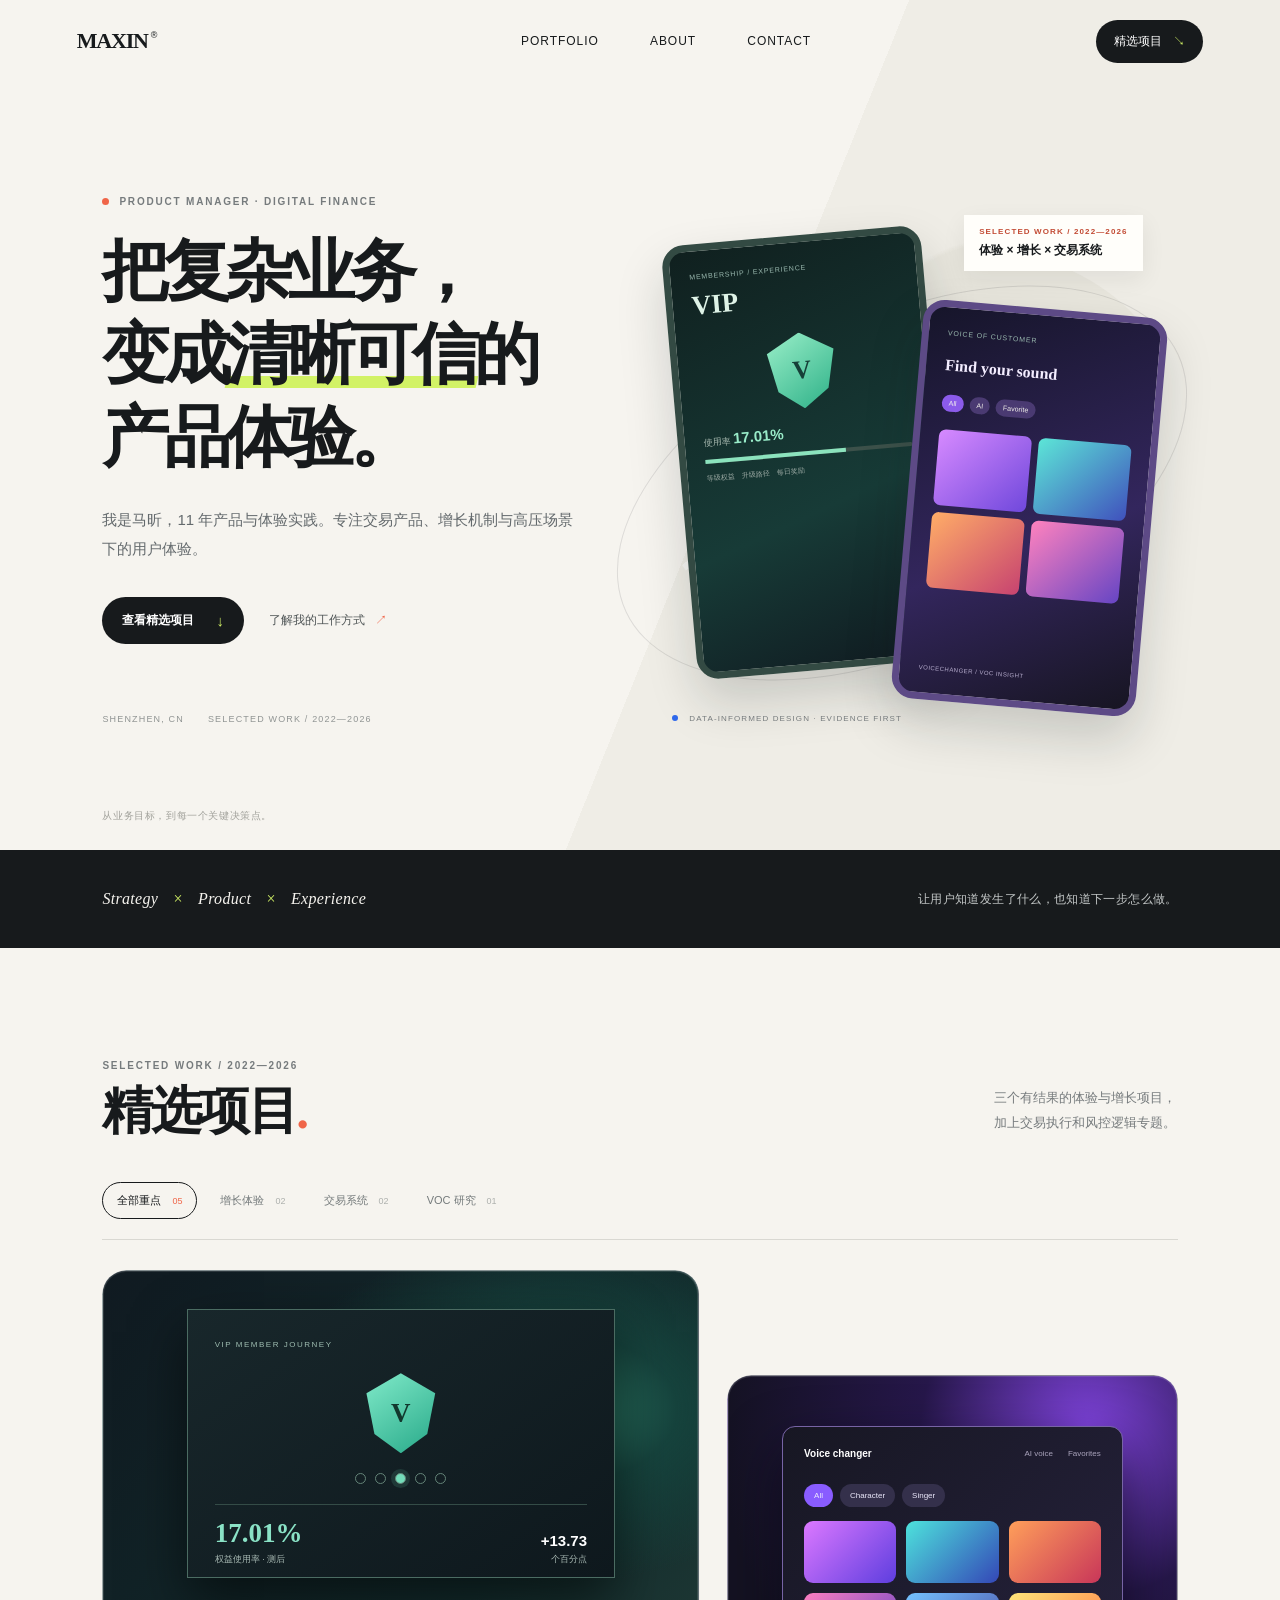
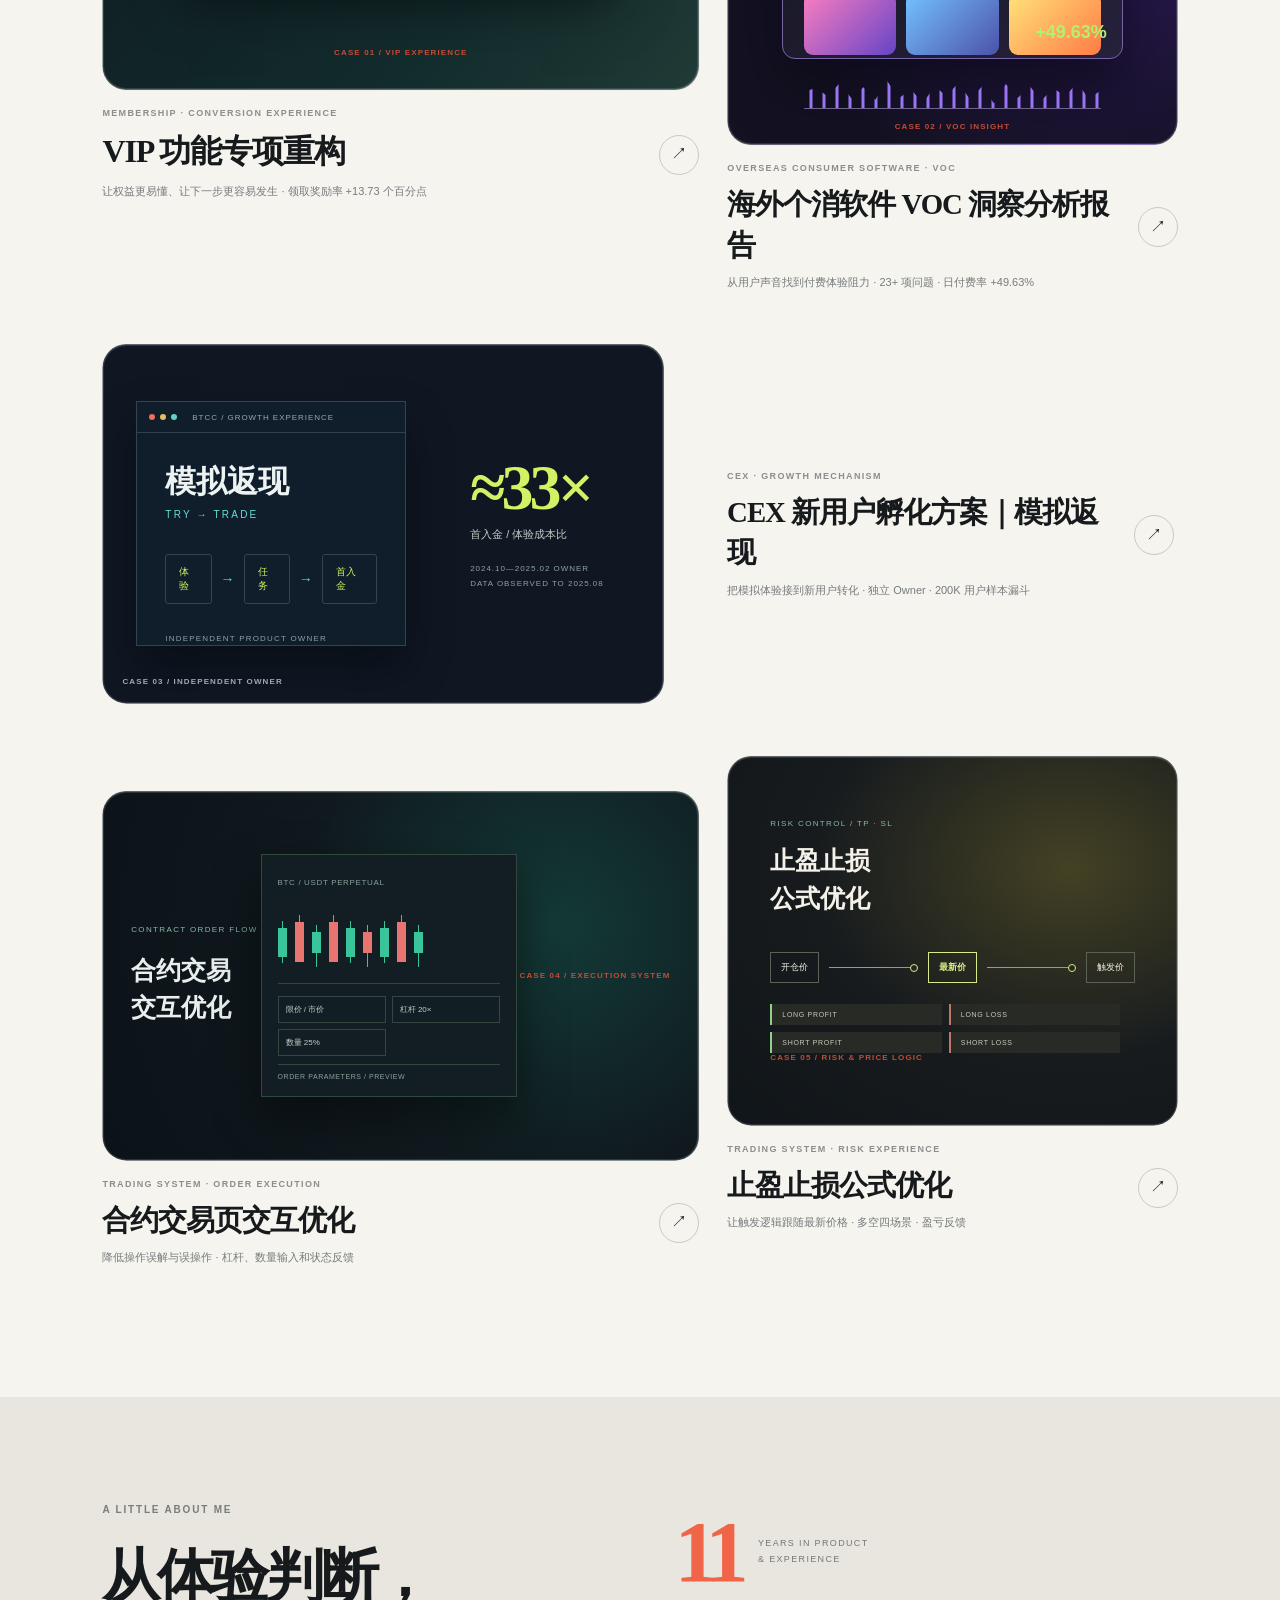
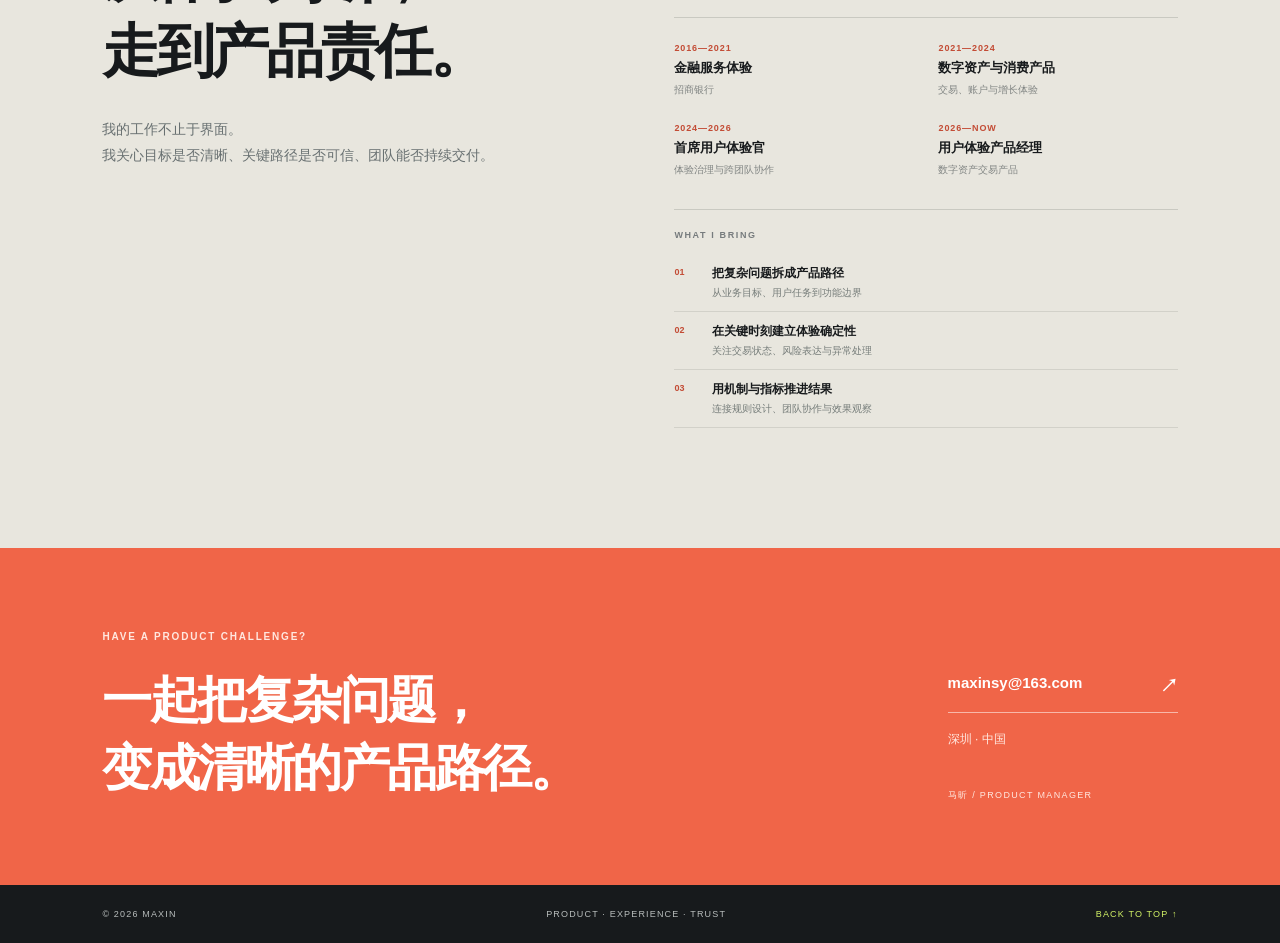
==== index.html @ f8f676ac "Refresh project cover style cache key" ====
<!doctype html>
<html lang="zh-CN">
<head>
  <meta charset="utf-8">
  <meta name="viewport" content="width=device-width, initial-scale=1">
  <meta name="theme-color" content="#f6f4ef">
  <meta name="description" content="马昕的产品与体验作品集：数字资产交易、产品增长与体验治理。">
  <title>马昕 — Product & Experience</title>
  <link rel="stylesheet" href="styles.css?v=20260929-4">
</head>
<body>
  <header class="site-header">
    <a class="wordmark" href="#home" aria-label="Maxin 首页">MAXIN<span>®</span></a>
    <nav aria-label="主导航">
      <a href="#work">Portfolio</a><a href="about.html">About</a><a href="#contact">Contact</a>
    </nav>
    <a class="header-cta" href="#work">精选项目 <span>↘</span></a>
  </header>

  <main>
    <section class="hero" id="home">
      <div class="hero-copy">
        <p class="eyebrow"><i></i> PRODUCT MANAGER · DIGITAL FINANCE</p>
        <h1>把复杂业务，<br>变成<span>清晰可信</span>的产品体验。</h1>
        <p class="hero-summary">我是马昕，11 年产品与体验实践。专注交易产品、增长机制与高压场景下的用户体验。</p>
        <div class="hero-actions"><a class="button button-dark" href="#work">查看精选项目 <b>↓</b></a><a class="text-link" href="#about">了解我的工作方式 <span>↗</span></a></div>
        <div class="hero-meta"><span>SHENZHEN, CN</span><span>SELECTED WORK / 2022—2026</span></div>
      </div>
      <div class="hero-art" aria-label="数字资产交易产品界面">
        <div class="art-orbit orbit-one"></div><div class="art-orbit orbit-two"></div>
        <div class="art-label label-top"><span>SELECTED WORK / 2022—2026</span><b>体验 × 增长 × 交易系统</b></div>
        <div class="screen screen-market hero-vip-card" aria-label="VIP 会员体验项目视觉"><span>MEMBERSHIP / EXPERIENCE</span><b>VIP</b><i class="hero-vip-gem">V</i><small>使用率 <strong>17.01%</strong></small><div class="hero-progress"><i></i></div><em>等级权益　升级路径　每日奖励</em></div>
        <div class="screen screen-asset hero-voc-card" aria-label="VOC 体验洞察项目视觉"><span>VOICE OF CUSTOMER</span><b>Find your sound</b><div class="hero-voc-tags"><i>All</i><i>AI</i><i>Favorite</i></div><div class="hero-voc-grid"><i></i><i></i><i></i><i></i></div><small>VOICECHANGER / VOC INSIGHT</small></div>
        <div class="art-caption"><span class="pulse"></span> DATA-INFORMED DESIGN · EVIDENCE FIRST</div>
      </div>
      <div class="hero-bottom-note">从业务目标，到每一个关键决策点。</div>
    </section>

    <section class="intro-band" aria-label="定位">
      <p>Strategy <span>×</span> Product <span>×</span> Experience</p>
      <p>让用户知道发生了什么，也知道下一步怎么做。</p>
    </section>

    <section class="work section-wrap" id="work">
      <div class="section-heading">
        <div><p class="eyebrow">SELECTED WORK / 2022—2026</p><h2>精选项目<span class="heading-dot">.</span></h2></div>
        <p class="section-lede">三个有结果的体验与增长项目，<br>加上交易执行和风控逻辑专题。</p>
      </div>
      <div class="filters" role="group" aria-label="筛选项目">
        <button class="filter active" data-filter="all">全部重点 <span>05</span></button>
        <button class="filter" data-filter="growth">增长体验 <span>02</span></button>
        <button class="filter" data-filter="trading">交易系统 <span>02</span></button>
        <button class="filter" data-filter="experience">VOC 研究 <span>01</span></button>
      </div>

      <div class="project-grid">
        <button class="project-card card-feature" data-case="vip" data-category="growth">
          <div class="project-visual visual-vip"><div class="vip-mock"><span>VIP MEMBER JOURNEY</span><div class="vip-gem">V</div><div class="vip-levels"><i></i><i></i><i></i><i></i><i></i></div><div class="vip-metrics"><b>17.01%<small>权益使用率 · 测后</small></b><strong>+13.73<small>个百分点</small></strong></div></div><span class="visual-index">CASE 01 / VIP EXPERIENCE</span></div>
          <div class="project-info"><div><p class="project-type">MEMBERSHIP · CONVERSION EXPERIENCE</p><h3>VIP 功能专项重构</h3><p class="project-desc">让权益更易懂、让下一步更容易发生 · 领取奖励率 +13.73 个百分点</p></div><span class="circle-arrow">↗</span></div>
        </button>

        <button class="project-card" data-case="voc" data-category="experience">
          <div class="project-visual visual-voc"><div class="voc-interface"><div class="voc-nav"><b>Voice changer</b><span>AI voice</span><span>Favorites</span></div><div class="voc-tile-row"><i>All</i><i>Character</i><i>Singer</i></div><div class="voc-tiles"><i></i><i></i><i></i><i></i><i></i><i></i></div><div class="voc-wave"></div><span class="voc-lift">+49.63%</span></div><span class="visual-index">CASE 02 / VOC INSIGHT</span></div>
          <div class="project-info"><div><p class="project-type">OVERSEAS CONSUMER SOFTWARE · VOC</p><h3>海外个消软件 VOC 洞察分析报告</h3><p class="project-desc">从用户声音找到付费体验阻力 · 23+ 项问题 · 日付费率 +49.63%</p></div><span class="circle-arrow">↗</span></div>
        </button>

        <button class="project-card card-wide card-cashback" data-case="cashback" data-category="growth">
          <div class="project-visual visual-cashback"><div class="mini-window"><div class="window-top"><i></i><i></i><i></i><span>BTCC / GROWTH EXPERIENCE</span></div><div class="window-content"><b>模拟返现</b><span>TRY → TRADE</span><div class="window-path"><i>体验</i><b>→</b><i>任务</i><b>→</b><i>首入金</i></div><small>INDEPENDENT PRODUCT OWNER</small></div></div><div class="cashback-side-stat"><b>≈33×</b><span>首入金 / 体验成本比</span><small>2024.10—2025.02 OWNER<br>DATA OBSERVED TO 2025.08</small></div><span class="visual-index">CASE 03 / INDEPENDENT OWNER</span></div>
          <div class="project-info"><div><p class="project-type">CEX · GROWTH MECHANISM</p><h3>CEX 新用户孵化方案｜模拟返现</h3><p class="project-desc">把模拟体验接到新用户转化 · 独立 Owner · 200K 用户样本漏斗</p></div><span class="circle-arrow">↗</span></div>
        </button>

        <button class="project-card" data-case="contract" data-category="trading">
          <div class="project-visual visual-contract"><div class="contract-title"><span>CONTRACT ORDER FLOW</span><b>合约交易<br>交互优化</b></div><div class="contract-panel"><small>BTC / USDT PERPETUAL</small><div class="candle-bars"><i></i><i></i><i></i><i></i><i></i><i></i><i></i><i></i><i></i></div><div class="contract-fields"><span>限价 / 市价</span><span>杠杆 20×</span><span>数量 25%</span></div><div class="contract-preview-label">ORDER PARAMETERS / PREVIEW</div></div><span class="visual-index">CASE 04 / EXECUTION SYSTEM</span></div>
          <div class="project-info"><div><p class="project-type">TRADING SYSTEM · ORDER EXECUTION</p><h3>合约交易页交互优化</h3><p class="project-desc">降低操作误解与误操作 · 杠杆、数量输入和状态反馈</p></div><span class="circle-arrow">↗</span></div>
        </button>

        <button class="project-card" data-case="risk" data-category="trading">
          <div class="project-visual visual-risk"><div class="risk-heading"><span>RISK CONTROL / TP · SL</span><b>止盈止损<br>公式优化</b></div><div class="risk-track"><span>开仓价</span><i></i><b>最新价</b><i></i><span>触发价</span></div><div class="risk-scenarios"><span>LONG PROFIT</span><span>LONG LOSS</span><span>SHORT PROFIT</span><span>SHORT LOSS</span></div><span class="visual-index">CASE 05 / RISK & PRICE LOGIC</span></div>
          <div class="project-info"><div><p class="project-type">TRADING SYSTEM · RISK EXPERIENCE</p><h3>止盈止损公式优化</h3><p class="project-desc">让触发逻辑跟随最新价格 · 多空四场景 · 盈亏反馈</p></div><span class="circle-arrow">↗</span></div>
        </button>
      </div>
    </section>

    <section class="about section-wrap" id="about">
      <div class="about-head"><p class="eyebrow">A LITTLE ABOUT ME</p><h2>从体验判断，<br>走到产品责任。</h2><p>我的工作不止于界面。<br>我关心目标是否清晰、关键路径是否可信、团队能否持续交付。</p></div>
      <div class="about-side"><div class="years"><strong>11</strong><span>YEARS IN PRODUCT<br>& EXPERIENCE</span></div><div class="about-rule"></div><div class="timeline"><div><span>2016—2021</span><b>金融服务体验</b><small>招商银行</small></div><div><span>2021—2024</span><b>数字资产与消费产品</b><small>交易、账户与增长体验</small></div><div><span>2024—2026</span><b>首席用户体验官</b><small>体验治理与跨团队协作</small></div><div><span>2026—NOW</span><b>用户体验产品经理</b><small>数字资产交易产品</small></div></div><div class="strengths"><p class="eyebrow">WHAT I BRING</p><div><span>01</span><b>把复杂问题拆成产品路径</b><small>从业务目标、用户任务到功能边界</small></div><div><span>02</span><b>在关键时刻建立体验确定性</b><small>关注交易状态、风险表达与异常处理</small></div><div><span>03</span><b>用机制与指标推进结果</b><small>连接规则设计、团队协作与效果观察</small></div></div></div>
    </section>

    <section class="contact" id="contact"><div><p class="eyebrow">HAVE A PRODUCT CHALLENGE?</p><h2>一起把复杂问题，<br>变成清晰的产品路径。</h2></div><div class="contact-links"><a href="mailto:maxinsy@163.com">maxinsy@163.com <span>↗</span></a><p>深圳 · 中国</p><small>马昕 / PRODUCT MANAGER</small></div></section>
  </main>
  <footer class="site-footer"><span>© 2026 MAXIN</span><span>PRODUCT · EXPERIENCE · TRUST</span><a href="#home">BACK TO TOP ↑</a></footer>

  <dialog class="case-dialog" id="caseDialog" aria-label="项目案例详情">
    <button class="dialog-close" aria-label="关闭案例">×</button>
    <article id="caseContent" class="case-content"></article>
  </dialog>
  <dialog class="lightbox" id="lightbox" aria-label="界面截图放大"><button class="lightbox-close" aria-label="关闭图片">×</button><img id="lightboxImage" alt="放大的产品界面截图"><p>点击图片外侧或按 Esc 关闭</p></dialog>
  <script src="app.js"></script>
</body>
</html>
---- styles.css ----
@charset "UTF-8";
:root{--paper:#f6f4ef;--white:#fffefa;--ink:#171a1c;--muted:#767b7d;--line:#d9d8d2;--orange:#f06548;--orange-dark:#c34c35;--blue:#2f68eb;--navy:#0e1720;--cyan:#64e0da;--lime:#d2f266;--serif:"Noto Serif SC","Songti SC","STSong",Georgia,serif;--sans:Inter,"Aptos","Microsoft YaHei","PingFang SC",sans-serif}
*{box-sizing:border-box}html{scroll-behavior:smooth;scroll-padding-top:90px}body{margin:0;background:var(--paper);color:var(--ink);font-family:var(--sans);-webkit-font-smoothing:antialiased}a{color:inherit;text-decoration:none}button{font:inherit;color:inherit}::selection{background:var(--lime);color:var(--ink)}
.site-header{height:82px;padding:0 clamp(24px,6vw,88px);display:flex;align-items:center;justify-content:space-between;position:absolute;z-index:10;top:0;left:0;right:0;color:var(--ink)}.wordmark{font:700 22px/1 var(--serif);letter-spacing:-1.2px}.wordmark span{font:500 9px var(--sans);vertical-align:top;margin-left:3px}.site-header nav{display:flex;gap:clamp(24px,4vw,55px);margin-left:80px}.site-header nav a{font-size:12px;letter-spacing:.08em;text-transform:uppercase;position:relative}.site-header nav a:after{content:"";position:absolute;bottom:-7px;left:0;width:0;height:1px;background:var(--orange);transition:width .25s}.site-header nav a:hover:after{width:100%}.header-cta{font-size:12px;background:var(--ink);color:#fff;padding:13px 18px;border-radius:99px}.header-cta span{color:var(--lime);margin-left:8px}
.hero{min-height:720px;height:min(850px,100svh);padding:140px clamp(24px,8vw,124px) 70px;display:grid;grid-template-columns:minmax(430px,.92fr) minmax(480px,1.08fr);align-items:center;position:relative;overflow:hidden;background:linear-gradient(112deg,#f6f4ef 0%,#f6f4ef 56%,#efede6 56%,#efede6 100%)}.hero-copy{position:relative;z-index:2;max-width:650px}.eyebrow{font-size:10px;letter-spacing:.18em;font-weight:700;color:var(--muted);text-transform:uppercase;margin:0 0 24px;display:flex;align-items:center;gap:10px}.eyebrow i{width:7px;height:7px;background:var(--orange);border-radius:50%;display:block}.hero h1{font-size:clamp(43px,5.2vw,70px);line-height:1.24;letter-spacing:-.075em;margin:0 0 26px;font-weight:750;font-family:var(--serif)}.hero h1 span{position:relative;white-space:nowrap}.hero h1 span:after{content:"";position:absolute;left:0;right:-3px;bottom:3px;height:12px;background:var(--lime);z-index:-1;transform:skewX(-13deg)}.hero-summary{font-size:15px;line-height:1.95;color:#646a6d;max-width:480px;margin:0}.hero-actions{display:flex;align-items:center;gap:25px;margin-top:33px}.button{display:inline-flex;align-items:center;gap:22px;padding:15px 20px;border-radius:30px;font-size:12px;font-weight:650;transition:transform .2s,background .2s}.button:hover{transform:translateY(-3px)}.button-dark{background:var(--ink);color:white}.button-dark b{color:var(--lime);font-size:15px}.text-link{font-size:12px;color:#4f5556}.text-link span{color:var(--orange);margin-left:7px}.hero-meta{display:flex;gap:24px;margin-top:70px;font-size:9px;letter-spacing:.13em;color:#909493}.hero-art{height:535px;position:relative;max-width:660px;width:100%;justify-self:end}.hero-art:before{content:"";position:absolute;inset:40px 17px 26px 50px;background:radial-gradient(circle at 70% 35%,#e8e6dd 0,#e8e6dd 33%,transparent 34%),linear-gradient(145deg,transparent 0 43%,rgba(255,255,255,.56) 43% 44%,transparent 44%);border-radius:47% 53% 36% 64%/47% 31% 69% 53%}.art-orbit{position:absolute;border:1px solid rgba(23,26,28,.11);border-radius:50%;transform:rotate(-25deg)}.orbit-one{width:610px;height:330px;top:125px;left:0}.orbit-two{width:520px;height:260px;top:161px;left:45px;transform:rotate(34deg)}.screen{position:absolute;border:7px solid #202326;background:#202326;border-radius:22px;padding:0;overflow:hidden;box-shadow:0 24px 50px rgba(17,25,29,.18);cursor:zoom-in;transition:transform .32s,box-shadow .32s}.screen img{width:100%;height:100%;display:block;object-fit:cover;object-position:top}.screen-market{left:82px;top:42px;width:260px;height:435px;transform:rotate(-5deg)}.screen-asset{right:26px;top:115px;width:245px;height:400px;transform:rotate(5deg);border-color:#111820}.screen:hover{z-index:3;transform:translateY(-8px) rotate(0);box-shadow:0 34px 60px rgba(17,25,29,.26)}.art-label{position:absolute;z-index:4;background:var(--white);box-shadow:0 8px 25px #1a202012;padding:12px 15px;display:flex;flex-direction:column;gap:6px}.label-top{top:22px;right:35px}.art-label span,.visual-index{font-size:8px;letter-spacing:.14em;color:var(--orange-dark);font-weight:750}.art-label b{font-size:12px}.art-caption{position:absolute;bottom:5px;left:75px;font-size:8px;letter-spacing:.14em;color:#767b7d}.pulse{display:inline-block;width:6px;height:6px;background:var(--blue);border-radius:50%;margin-right:8px}.hero-bottom-note{position:absolute;bottom:27px;left:clamp(24px,8vw,124px);font-size:10px;color:#a1a19b;letter-spacing:.06em}
.intro-band{padding:24px clamp(24px,8vw,124px);display:flex;align-items:center;justify-content:space-between;background:var(--ink);color:#f6f4ef}.intro-band p:first-child{font:italic 16px var(--serif);letter-spacing:.02em}.intro-band span{color:var(--lime);padding:0 10px}.intro-band p:last-child{font-size:12px;color:#c4c8c8;letter-spacing:.03em}
.section-wrap{padding-left:clamp(24px,8vw,124px);padding-right:clamp(24px,8vw,124px)}.work{padding-top:112px;padding-bottom:130px}.section-heading{display:flex;align-items:end;justify-content:space-between;margin-bottom:43px}.section-heading .eyebrow{margin-bottom:12px}.section-heading h2{font:700 clamp(36px,4vw,53px)/1.1 var(--serif);letter-spacing:-.05em;margin:0}.heading-dot{color:var(--orange)}.section-lede{font-size:13px;line-height:1.9;color:var(--muted);margin:0 2px 4px 30px}.filters{display:flex;gap:8px;padding-bottom:20px;border-bottom:1px solid var(--line);margin-bottom:30px}.filter{border:1px solid transparent;border-radius:99px;background:transparent;padding:10px 14px;font-size:11px;color:#747a7b;cursor:pointer;transition:.2s}.filter span{font-size:9px;margin-left:8px;color:#adb0ad}.filter:hover,.filter.active{color:var(--ink);border-color:var(--ink);background:var(--paper)}.filter.active span{color:var(--orange)}.project-grid{display:grid;grid-template-columns:1.14fr .86fr;column-gap:28px;row-gap:52px;align-items:start}.project-card{text-align:left;border:0;padding:0;background:transparent;cursor:pointer;min-width:0}.project-card:nth-child(2){margin-top:105px}.project-card:nth-child(3){margin-top:-68px}.project-card:nth-child(4){margin-top:35px}.project-card.card-wide{grid-column:1/-1;display:grid;grid-template-columns:1.08fr .92fr;align-items:center;gap:35px;margin-top:4px}.project-visual{height:370px;overflow:hidden;position:relative;transition:transform .35s cubic-bezier(.2,.7,.2,1),box-shadow .35s}.project-card:hover .project-visual{transform:translateY(-7px);box-shadow:0 18px 38px rgba(25,30,31,.12)}.project-info{display:flex;align-items:center;justify-content:space-between;padding-top:18px;gap:18px}.project-type{font-size:9px;letter-spacing:.15em;color:#8b8e8c;font-weight:700;margin:0 0 11px}.project-info h3{font:650 clamp(21px,2.25vw,30px)/1.4 var(--serif);letter-spacing:-.035em;margin:0}.project-desc{color:var(--muted);font-size:11px;line-height:1.7;margin:8px 0 0}.circle-arrow{width:40px;height:40px;border:1px solid #cac9c1;border-radius:50%;display:grid;place-items:center;font-size:16px;flex:none;transition:.25s}.project-card:hover .circle-arrow{background:var(--orange);border-color:var(--orange);color:white;transform:rotate(45deg)}.visual-cashback{background:#101723;display:grid;place-items:center}.mini-window{width:71%;height:76%;background:#101d2b;border:1px solid #314455;position:relative;box-shadow:0 22px 40px #03070a77}.window-top{height:31px;border-bottom:1px solid #2e4051;display:flex;gap:5px;align-items:center;padding:0 12px;color:#93a7b8}.window-top i{display:block;width:6px;height:6px;border-radius:50%;background:#ed7057}.window-top i:nth-child(2){background:#e2be62}.window-top i:nth-child(3){background:#62d2c5}.window-top span{font:8px var(--sans);letter-spacing:.12em;margin-left:10px}.window-content{padding:28px 28px;color:#edf2f2;display:flex;flex-direction:column}.window-content b{font:700 31px var(--serif)}.window-content>span{font:10px var(--sans);letter-spacing:.22em;color:#65ded7;margin-top:6px}.window-path{display:flex;gap:9px;align-items:center;margin-top:34px;color:#c9f45a}.window-path i{font-style:normal;border:1px solid #304453;border-radius:3px;padding:10px 13px;font-size:10px}.window-path b{font:14px var(--sans);color:#65ded7}.window-content small{font:8px var(--sans);letter-spacing:.15em;color:#8da0ad;margin-top:30px}.visual-cashback .visual-index,.visual-service .visual-index,.visual-interface .visual-index,.visual-growth .visual-index,.visual-legacy .visual-index{position:absolute;bottom:17px;left:19px;color:#9eabb3}.visual-service{background:var(--orange);padding:39px 38px;color:#fff}.service-quote{font:700 31px/1.5 var(--serif);letter-spacing:-.03em}.service-quote em{font-style:normal;color:#202427}.service-lines{display:flex;align-items:center;gap:10px;position:absolute;left:39px;right:39px;bottom:77px;font-size:10px;letter-spacing:.05em}.service-lines i{height:1px;flex:1;background:#ffffff77}.visual-interface{background:#e7e6df;display:grid;place-items:center}.interface-stack{display:flex;gap:13px;align-items:center;justify-content:center;height:82%;width:90%}.interface-stack img{height:100%;max-width:31%;object-fit:cover;object-position:top;border:5px solid #171b1e;border-radius:13px;box-shadow:0 14px 20px #1b202322;transition:transform .25s}.project-card:hover .interface-stack img:nth-child(1){transform:translateY(7px) rotate(-3deg)}.project-card:hover .interface-stack img:nth-child(2){transform:translateY(-5px)}.project-card:hover .interface-stack img:nth-child(3){transform:translateY(7px) rotate(3deg)}.visual-interface .visual-index{color:#687178}.visual-growth{background:#e7e7e0;padding:42px 40px}.growth-kicker{font-size:9px;color:#717877;letter-spacing:.16em}.growth-numbers{display:flex;align-items:center;gap:18px;margin-top:46px}.growth-numbers b{font:700 clamp(34px,5vw,63px)/1 var(--serif);letter-spacing:-.06em}.growth-numbers b:last-child{color:var(--blue)}.growth-numbers b span{font-size:.48em}.growth-numbers>i{font-style:normal;color:var(--orange);font-size:25px}.growth-baseline{height:55px;display:flex;align-items:end;gap:7px;margin-top:18px}.growth-baseline i{display:block;width:8%;background:#bcc4be;height:22%;border-radius:2px 2px 0 0}.growth-baseline i:nth-child(2){height:39%}.growth-baseline i:nth-child(3){height:31%}.growth-baseline i:nth-child(4){height:63%;background:#8bb5eb}.growth-baseline i:nth-child(5){height:86%;background:var(--blue)}.visual-legacy{display:flex;align-items:center;justify-content:center;gap:4vw;background:#121b21;color:#f4f4ef}.legacy-stat{display:flex;flex-direction:column;gap:10px}.legacy-stat b{font:700 clamp(30px,4vw,52px)/1 var(--serif);color:var(--lime);letter-spacing:-.06em}.legacy-stat:nth-of-type(2) b{color:#61d8dc}.legacy-stat span{font-size:9px;color:#a9b4b4;letter-spacing:.12em}.legacy-divider{width:1px;height:94px;background:#48545a}.visual-legacy .visual-index{left:20px}
.about{display:grid;grid-template-columns:.96fr 1.04fr;gap:10%;background:#e8e6de;padding-top:107px;padding-bottom:120px}.about-head .eyebrow{color:#777e7b}.about-head h2{font:700 clamp(39px,4.5vw,61px)/1.31 var(--serif);letter-spacing:-.06em;margin:0 0 26px}.about-head>p:last-child{color:#687071;font-size:14px;line-height:1.9}.about-side{padding-top:9px}.years{display:flex;align-items:center;gap:17px}.years strong{font:700 87px/.9 var(--serif);letter-spacing:-.09em;color:var(--orange)}.years span{font-size:9px;line-height:1.7;letter-spacing:.15em;color:#737979}.about-rule{height:1px;background:#c9c9c1;margin:26px 0 25px}.timeline{display:grid;grid-template-columns:1fr 1fr;gap:26px 25px}.timeline div{display:flex;flex-direction:column;gap:6px}.timeline span{font-size:9px;letter-spacing:.1em;color:var(--orange-dark);font-weight:700}.timeline b{font-size:13px}.timeline small{color:#828684;font-size:10px}
.contact{background:var(--orange);color:#fff;padding:83px clamp(24px,8vw,124px);display:flex;align-items:end;justify-content:space-between;gap:32px}.contact .eyebrow{color:#ffe7df}.contact .eyebrow i{background:#fff}.contact h2{font:700 clamp(33px,4vw,50px)/1.36 var(--serif);letter-spacing:-.05em;margin:0}.contact-links{min-width:230px}.contact-links a{font-size:15px;font-weight:650;border-bottom:1px solid #ffffff88;padding-bottom:14px;display:flex;justify-content:space-between}.contact-links a span{font-size:18px}.contact-links p{font-size:12px;margin:18px 0 36px;color:#ffe8e0}.contact-links small{font-size:9px;letter-spacing:.15em;color:#ffe8e0}.site-footer{display:flex;align-items:center;justify-content:space-between;background:var(--ink);color:#b8bdbc;padding:24px clamp(24px,8vw,124px);font-size:9px;letter-spacing:.13em}.site-footer a{color:var(--lime)}
.case-dialog{padding:0;border:0;border-radius:0;width:min(100%,1080px);max-width:none;height:min(94vh,980px);max-height:94vh;background:var(--paper);color:var(--ink);box-shadow:0 25px 100px #0b141c55;overflow:hidden}.case-dialog::backdrop{background:rgba(6,12,17,.76);backdrop-filter:blur(7px)}.dialog-close,.lightbox-close{position:sticky;z-index:20;top:16px;float:right;margin:15px 18px -52px 0;border:0;width:38px;height:38px;border-radius:50%;background:var(--ink);color:white;font-size:25px;cursor:pointer}.case-content{height:100%;overflow:auto;scroll-behavior:smooth}.case-hero{min-height:380px;padding:68px 8% 52px;background:var(--ink);color:white;position:relative;overflow:hidden}.case-hero:after{content:"";position:absolute;width:440px;height:440px;border:1px solid #ffffff22;border-radius:50%;right:-80px;top:-170px;box-shadow:0 0 0 42px #ffffff08,0 0 0 100px #ffffff05}.case-hero .eyebrow{color:var(--cyan);position:relative;z-index:1}.case-hero h2{font:700 clamp(34px,5vw,58px)/1.3 var(--serif);letter-spacing:-.05em;max-width:780px;margin:16px 0 15px;position:relative;z-index:1}.case-hero p{font-size:14px;color:#b9c1c5;line-height:1.9;max-width:660px;position:relative;z-index:1}.case-meta{display:flex;gap:34px;margin-top:32px;position:relative;z-index:1}.case-meta div{display:flex;flex-direction:column;gap:6px}.case-meta span{font-size:9px;letter-spacing:.14em;color:#87a0aa}.case-meta b{font-size:12px;font-weight:600}.case-body{padding:55px 8% 84px}.case-section{margin:0 0 58px}.case-section .eyebrow{color:var(--orange-dark);margin-bottom:13px}.case-section h3{font:650 26px/1.45 var(--serif);letter-spacing:-.03em;margin:0 0 17px}.case-section p,.case-section li{font-size:14px;line-height:1.95;color:#5f6668}.case-section ul{padding-left:20px}.case-two-col{display:grid;grid-template-columns:1fr 1fr;gap:35px}.case-stat-row{display:grid;grid-template-columns:repeat(3,1fr);gap:12px;margin:30px 0 15px}.case-stat{background:#e9e7de;padding:21px 20px;min-height:115px}.case-stat b{display:block;font:700 32px var(--serif);letter-spacing:-.06em;color:var(--orange-dark)}.case-stat span{display:block;margin-top:9px;font-size:10px;color:#636a6c}.case-funnel{display:grid;grid-template-columns:repeat(6,1fr);gap:5px;margin:25px 0}.case-funnel div{background:#e6e9e5;padding:15px 10px;position:relative}.case-funnel div:nth-child(2){background:#d6e4e0}.case-funnel div:nth-child(3){background:#bed7d3}.case-funnel div:nth-child(4){background:#a8ceca}.case-funnel div:nth-child(5){background:#8dc1bc}.case-funnel div:nth-child(6){background:#65aaa6;color:white}.case-funnel b{display:block;font:700 21px var(--serif)}.case-funnel span{display:block;font-size:9px;margin-top:5px;line-height:1.5}.evidence-grid{display:grid;grid-template-columns:repeat(2,minmax(0,1fr));gap:14px;margin-top:23px}.evidence{min-width:0;background:#11181d;min-height:250px;padding:16px;border:0;cursor:zoom-in;display:grid;place-items:center}.evidence img{display:block;max-width:100%;max-height:470px;object-fit:contain;transition:transform .25s}.evidence:hover img{transform:scale(1.025)}.evidence figcaption{font-size:9px;letter-spacing:.09em;color:#a5b0b0;grid-column:1/-1;margin-top:8px}.case-note{padding:15px 18px;border-left:3px solid var(--orange);background:#eeece5;color:#707676;font-size:11px;line-height:1.8}.case-end{border-top:1px solid #d3d0c8;padding-top:22px;display:flex;justify-content:space-between;color:#929692;font-size:10px;letter-spacing:.09em}
.lightbox{border:0;padding:0;background:rgba(5,10,14,.96);max-width:96vw;max-height:96vh;width:96vw;height:96vh;overflow:hidden}.lightbox::backdrop{background:rgba(0,0,0,.85)}.lightbox img{width:100%;height:100%;object-fit:contain;padding:30px 25px 55px}.lightbox p{position:absolute;bottom:13px;left:0;right:0;text-align:center;color:#a6b2b5;font-size:10px;letter-spacing:.06em}.lightbox-close{position:absolute;right:3px;top:3px;float:none;margin:0;background:#f0ede5;color:#131b20}.reveal{opacity:0;transform:translateY(20px);transition:opacity .65s,transform .65s}.reveal.visible{opacity:1;transform:translateY(0)}.project-card[hidden]{display:none}
@media(max-width:900px){.hero{grid-template-columns:1fr 1fr;padding-left:6vw;padding-right:6vw;min-height:680px}.hero h1{font-size:clamp(41px,6.5vw,60px)}.hero-art{height:460px;transform:scale(.86);transform-origin:center right}.screen-market{left:38px}.screen-asset{right:0}.project-grid{grid-template-columns:1fr 1fr;column-gap:20px}.project-visual{height:310px}.project-card:nth-child(2){margin-top:70px}.project-card:nth-child(3){margin-top:-35px}.case-dialog{width:100vw;height:100vh;max-height:100vh}.about{gap:5%}}
@media(max-width:640px){html{scroll-padding-top:70px}.site-header{height:68px;padding:0 20px}.site-header nav{gap:19px;margin-left:auto;margin-right:16px}.site-header nav a{font-size:10px}.header-cta{display:none}.hero{height:auto;min-height:0;padding:118px 23px 54px;display:flex;flex-direction:column;align-items:stretch;background:linear-gradient(160deg,#f6f4ef 0 58%,#efede6 58%)}.hero h1{font-size:42px}.hero-summary{font-size:13px;max-width:370px}.hero-actions{gap:16px}.text-link{font-size:10px}.hero-meta{margin-top:34px;gap:14px;font-size:8px}.hero-art{height:430px;transform:none;width:100%;margin-top:18px}.orbit-one{width:100%;left:0;height:250px;top:80px}.orbit-two{width:92%;left:4%;height:225px;top:96px}.screen-market{width:194px;height:335px;left:8%;top:30px;border-width:5px}.screen-asset{width:179px;height:298px;right:5%;top:92px;border-width:5px}.label-top{right:1%;top:6px}.art-caption{left:12px;bottom:4px;font-size:7px}.hero-bottom-note{display:none}.intro-band{padding:20px 23px;display:block}.intro-band p:first-child{font-size:14px;margin:0 0 8px}.intro-band p:last-child{font-size:10px;margin:0}.work{padding-top:72px;padding-bottom:80px}.section-heading{display:block;margin-bottom:29px}.section-heading h2{font-size:39px}.section-lede{margin:16px 0 0;font-size:11px}.filters{gap:2px;overflow:auto;white-space:nowrap}.filter{padding:9px 10px;font-size:10px}.filter span{margin-left:3px}.project-grid{grid-template-columns:1fr;row-gap:36px}.project-card:nth-child(2),.project-card:nth-child(3),.project-card:nth-child(4){margin-top:0}.project-card.card-wide{grid-column:auto;display:block;margin-top:0}.project-visual{height:300px}.card-wide .project-visual{height:250px}.project-info h3{font-size:23px}.project-desc{font-size:10px}.circle-arrow{width:35px;height:35px}.visual-service{padding:30px}.service-quote{font-size:27px}.growth-numbers{gap:12px;margin-top:42px}.growth-numbers b{font-size:49px}.about{display:block;padding-top:72px;padding-bottom:78px}.about-head h2{font-size:43px}.about-head>p:last-child{font-size:12px}.about-side{margin-top:45px}.timeline{gap:23px 16px}.years strong{font-size:74px}.contact{display:block;padding-top:64px;padding-bottom:58px}.contact h2{font-size:35px}.contact-links{margin-top:37px}.contact-links p{margin-bottom:22px}.site-footer{padding:22px;font-size:8px}.site-footer span:nth-child(2){display:none}.case-hero{padding:72px 25px 38px;min-height:350px}.case-hero h2{font-size:36px}.case-hero p{font-size:12px}.case-meta{gap:17px;flex-wrap:wrap}.case-meta b{font-size:10px}.case-body{padding:38px 24px 60px}.case-section h3{font-size:22px}.case-section p,.case-section li{font-size:12px}.case-two-col{grid-template-columns:1fr;gap:18px}.case-stat-row{gap:6px}.case-stat{padding:14px 11px;min-height:96px}.case-stat b{font-size:25px}.case-stat span{font-size:9px}.case-funnel{grid-template-columns:repeat(2,1fr)}.case-funnel div:last-child{grid-column:1/-1}.evidence-grid{grid-template-columns:1fr}.evidence{min-height:180px}.evidence img{max-height:380px}.dialog-close{position:fixed;top:9px;right:9px;margin:0}.lightbox{width:100vw;height:100vh;max-width:100vw;max-height:100vh}}
@media(prefers-reduced-motion:reduce){*,*:before,*:after{scroll-behavior:auto!important;transition:none!important}.reveal{opacity:1;transform:none}}

/* Deeper case-study components */
.case-callout{margin:28px 0;padding:28px 32px;background:#111a20;color:#f8f6ef;display:flex;flex-direction:column;gap:10px;border-left:3px solid var(--lime)}.case-callout span,.mini-label,.logic-grid article>span{font-size:9px;letter-spacing:.15em;text-transform:uppercase;color:#a8c4c2;font-weight:750}.case-callout b{font:600 20px/1.65 var(--serif);max-width:760px}.journey{display:grid;grid-template-columns:repeat(6,minmax(0,1fr));gap:8px;margin:28px 0}.journey>div{padding:17px 14px;background:#e8e7df;min-height:131px;position:relative;border-top:2px solid #c9ccc5}.journey>div:not(:last-child):after{content:"";position:absolute;top:34px;right:-8px;width:8px;border-top:1px solid var(--orange);z-index:1}.journey i{font:700 10px var(--sans);color:var(--orange-dark);font-style:normal;letter-spacing:.09em}.journey b{display:block;margin:13px 0 6px;font-size:13px}.journey small{display:block;color:#747a78;font-size:10px;line-height:1.6}.logic-grid{display:grid;grid-template-columns:repeat(3,1fr);gap:12px;margin:24px 0}.logic-grid article{background:#101a22;color:#f3f4ee;padding:23px 21px;min-height:185px}.logic-grid article>span{color:var(--cyan)}.logic-grid h4,.case-two-col h4{font:650 16px/1.5 var(--serif);margin:14px 0 8px}.logic-grid p{font-size:11px;line-height:1.8;color:#b8c1c2;margin:0}.owner-list{border-top:1px solid var(--line)}.owner-list>div{display:grid;grid-template-columns:150px 1fr;gap:20px;padding:16px 10px;border-bottom:1px solid var(--line)}.owner-list b{font-size:12px}.owner-list p{margin:0}.case-two-col article{padding:20px;background:#e9e8e0}.case-two-col article h4{margin-top:12px}.case-two-col article p{margin-bottom:0}.loop-card{background:#111a20;color:#f4f2eb;padding:25px;display:flex;align-items:center;justify-content:space-between;gap:10px}.loop-card>div{display:flex;flex-direction:column;gap:8px}.loop-card b{font-size:12px}.loop-card span{font-size:10px;color:#aab7b8}.loop-card>i{font-style:normal;color:var(--lime)}.architecture-map{display:grid;grid-template-columns:1fr auto 1fr auto 1.1fr auto 1fr;align-items:center;gap:12px;padding:23px 20px;background:#111a20;color:white;margin:25px 0}.architecture-map>div{display:flex;flex-direction:column;gap:8px}.architecture-map span{font-size:9px;letter-spacing:.1em;color:#93abb0}.architecture-map b{font-size:12px}.architecture-map>i{font-style:normal;color:var(--lime)}.architecture-map .map-focus{padding:16px;background:#f06548}.architecture-map .map-focus span{color:#ffe7df}.flow-board{padding:24px;background:#e9e8e0;margin:22px 0}.flow-row{display:grid;grid-template-columns:100px 1fr;align-items:center;gap:14px;padding:15px 0;border-bottom:1px solid #d2d1c8}.flow-row:last-child{border-bottom:0}.flow-row>span{font-size:9px;letter-spacing:.15em;color:var(--orange-dark);font-weight:750}.flow-row>div{display:flex;align-items:center;gap:12px;flex-wrap:wrap}.flow-row b{font-size:11px;background:#fffefa;padding:9px 12px}.flow-row i{font-style:normal;color:#a0a49f;font-size:13px}.decision-table{border:1px solid #d7d5cc;margin:22px 0}.decision-table>div{display:grid;grid-template-columns:1fr 1.2fr 1.2fr;gap:15px;padding:15px 17px;border-bottom:1px solid #d7d5cc;font-size:11px;line-height:1.65;color:#5f6668}.decision-table>div:last-child{border-bottom:0}.decision-table .decision-head{background:#111a20;color:#b5c8c7;font-size:9px;letter-spacing:.12em;text-transform:uppercase}.decision-table b{color:#242a2b}.metric-visual{padding:34px;background:#111a20;color:white;display:flex;align-items:center;justify-content:center;gap:25px;flex-wrap:wrap;margin:25px 0 18px}.metric-visual>div{display:flex;flex-direction:column;gap:9px}.metric-visual span{font-size:10px;color:#acb8b8}.metric-visual b{font:700 44px var(--serif);letter-spacing:-.06em}.metric-visual>i{font-style:normal;color:var(--lime);font-size:24px}.metric-visual .metric-after b{color:var(--lime)}.metric-visual small{flex-basis:100%;text-align:center;font-size:9px;color:#aeb8b8}.result-hero{padding:30px 32px;background:#111a20;color:white;display:flex;align-items:center;gap:28px;margin:22px 0}.result-hero b{font:700 clamp(42px,7vw,70px)/1 var(--serif);letter-spacing:-.07em;color:var(--lime)}.result-hero span{font-size:12px;line-height:1.8;color:#c6cfce}.result-blue b{color:#70d8dc}.source-grid{display:grid;grid-template-columns:1fr 1fr;gap:12px;margin:24px 0 0}.source-card{min-height:94px;background:#111a20;color:white;padding:18px 20px;display:flex;align-items:center;gap:14px;transition:transform .2s,background .2s}.source-card:hover{transform:translateY(-3px);background:#263640}.source-icon{width:35px;height:35px;display:grid;place-items:center;border:1px solid #66777a;border-radius:50%;color:var(--lime);flex:none}.source-card>span:nth-child(2){display:flex;flex-direction:column;gap:6px;min-width:0}.source-card b{font-size:12px}.source-card small{font-size:9px;color:#aab6b7;line-height:1.5}.source-arrow{margin-left:auto;font-size:9px;color:var(--lime);white-space:nowrap}.visual-vc{background:radial-gradient(circle at 80% 20%,#394340,transparent 38%),#111a20}.visual-hp{background:radial-gradient(circle at 82% 22%,#24375b,transparent 39%),#121b28}.visual-vc .legacy-stat b{color:var(--lime)}.visual-hp .legacy-stat b{color:#70d8dc}
.originals-page{background:#11181d;color:#f2f1eb;min-height:100vh}.originals-header{padding:23px clamp(20px,5vw,72px);display:flex;align-items:center;justify-content:space-between;border-bottom:1px solid #293238}.originals-header a{font-weight:750;letter-spacing:.05em}.originals-header a:last-child{font-size:11px;color:#b6c2c2}.originals-main{padding:45px clamp(20px,5vw,72px) 28px}.originals-kicker{color:#a9c7c5;font-size:9px;letter-spacing:.18em}.originals-main h1{font:700 clamp(30px,4vw,48px)/1.2 var(--serif);margin:15px 0 9px}.originals-main>p{font-size:12px;color:#aab3b5;line-height:1.8;margin:0;max-width:760px}.original-controls{margin:28px 0 16px;display:flex;align-items:center;justify-content:space-between;gap:14px}.original-controls select,.original-controls a{border:1px solid #4a555b;background:#1b252b;color:#f3f1eb;padding:12px 15px;font:inherit;font-size:11px}.original-controls select{min-width:min(100%,420px)}.original-controls a{color:var(--lime)}.source-meta{display:flex;gap:10px;align-items:center;font-size:10px;color:#adb8b9;margin:0 0 13px}.source-meta b{font-weight:600;color:#f3f1eb}.pdf-frame{width:100%;height:calc(100vh - 265px);min-height:560px;border:1px solid #364047;background:#d4d4d4}.source-help{font-size:10px;color:#a1acad;line-height:1.7;margin-top:10px}.source-help a{color:var(--lime);text-decoration:underline;text-underline-offset:3px}
.sr-only{position:absolute;width:1px;height:1px;padding:0;margin:-1px;overflow:hidden;clip:rect(0,0,0,0);white-space:nowrap;border:0}
.strengths{margin-top:32px;border-top:1px solid #c9c9c1;padding-top:20px}.strengths .eyebrow{font-size:9px;margin-bottom:14px}.strengths>div{display:grid;grid-template-columns:28px 1fr;column-gap:10px;row-gap:4px;padding:11px 0;border-bottom:1px solid #d2d1c9}.strengths>div>span{grid-row:span 2;font-size:9px;font-weight:750;color:var(--orange-dark);padding-top:2px}.strengths b{font-size:12px}.strengths small{font-size:10px;color:#767d7a}
@media(max-width:760px){.journey{grid-template-columns:repeat(2,minmax(0,1fr))}.journey>div:not(:last-child):after{display:none}.logic-grid{grid-template-columns:1fr}.logic-grid article{min-height:0}.owner-list>div{grid-template-columns:95px 1fr;gap:12px}.architecture-map{grid-template-columns:1fr;gap:9px}.architecture-map>i{transform:rotate(90deg);justify-self:center}.architecture-map>div{align-items:center;text-align:center}.architecture-map .map-focus{width:100%}.flow-row{grid-template-columns:1fr}.flow-row>div{gap:7px}.flow-row b{font-size:9px;padding:8px}.decision-table>div{grid-template-columns:1fr;gap:5px}.decision-table .decision-head{display:none}.loop-card{display:grid;grid-template-columns:1fr auto;justify-content:start}.loop-card>i:nth-of-type(2){display:none}.source-grid{grid-template-columns:1fr}.source-arrow{font-size:8px}.originals-main{padding-top:28px}.original-controls{align-items:stretch;flex-direction:column}.original-controls select,.original-controls a{width:100%}.pdf-frame{height:calc(100vh - 330px);min-height:480px}.result-hero{align-items:flex-start;flex-direction:column;gap:13px}.metric-visual{gap:15px;padding:25px}.metric-visual b{font-size:35px}}

/* Five priority cases: membership, VOC, growth and trading risk */
.project-card.card-feature .project-visual{height:420px}.project-card.card-wide .project-visual{height:360px}.project-card.card-cashback{margin-top:0!important}.visual-vip{background:radial-gradient(ellipse at 76% 33%,#2c8069 0,#16433d 19%,transparent 44%),linear-gradient(132deg,#101a21,#122b2c 68%,#203a36);display:grid;place-items:center}.vip-mock{width:72%;height:78%;background:linear-gradient(145deg,#18272b,#0e181d);border:1px solid #4b6c62;padding:23px 27px;box-shadow:0 23px 50px #0008;position:relative;color:#f0f5ee}.vip-mock>span{font-size:8px;letter-spacing:.19em;color:#9ebcb0}.vip-gem{margin:22px auto 20px;width:80px;height:80px;display:grid;place-items:center;background:linear-gradient(145deg,#83eccb,#25a787);clip-path:polygon(50% 0,93% 25%,83% 76%,50% 100%,17% 76%,7% 25%);font:700 27px var(--serif);color:#12382e;box-shadow:0 12px 35px #37d2a34a}.vip-levels{display:flex;justify-content:center;gap:9px}.vip-levels i{width:11px;height:11px;border:1px solid #648478;border-radius:50%}.vip-levels i:nth-child(3){background:#73ddba;box-shadow:0 0 0 4px #73ddba22}.vip-metrics{display:flex;align-items:end;justify-content:space-between;border-top:1px solid #344c47;margin-top:20px;padding-top:13px}.vip-metrics>b{font:700 27px var(--serif);color:#8ae2c6}.vip-metrics small{display:block;font:9px var(--sans);color:#a9bab4;margin-top:4px}.vip-metrics strong{font:650 15px var(--sans);color:#fff;text-align:right}.visual-voc{background:radial-gradient(circle at 80% 15%,#8144df,#26174a 35%,#141222 77%);display:grid;place-items:center}.voc-interface{width:76%;height:70%;padding:21px;background:linear-gradient(135deg,#171723,#25213b);border:1px solid #7764a5;border-radius:13px;box-shadow:0 25px 55px #090713aa;color:#edeafd;position:relative}.voc-nav{display:flex;align-items:center;gap:15px;font-size:8px;color:#aaa4bc}.voc-nav b{font-size:10px;color:#fff;margin-right:auto}.voc-tile-row{display:flex;gap:7px;margin-top:25px}.voc-tile-row i{font-style:normal;font-size:8px;padding:7px 10px;border-radius:99px;background:#34304b}.voc-tile-row i:first-child{background:#895cff}.voc-tiles{display:grid;grid-template-columns:repeat(3,1fr);gap:10px;margin-top:14px}.voc-tiles i{height:62px;border-radius:9px;background:linear-gradient(135deg,#dc78ff,#5e3edf)}.voc-tiles i:nth-child(2){background:linear-gradient(135deg,#4de3dc,#3447b7)}.voc-tiles i:nth-child(3){background:linear-gradient(135deg,#ff9f5a,#c83659)}.voc-tiles i:nth-child(4){background:linear-gradient(135deg,#fb7ec0,#6544c6)}.voc-tiles i:nth-child(5){background:linear-gradient(135deg,#74c2ff,#4c52a9)}.voc-tiles i:nth-child(6){background:linear-gradient(135deg,#ffe47a,#ff7b46)}.voc-wave{height:33px;margin-top:21px;border-bottom:1px solid #6f648f;background:repeating-linear-gradient(90deg,transparent 0 5px,#9b73f7 6px 8px,transparent 9px 13px);clip-path:polygon(0 48%,4% 35%,8% 62%,12% 21%,16% 68%,20% 34%,24% 72%,28% 15%,32% 67%,36% 39%,40% 83%,44% 30%,48% 61%,52% 20%,56% 72%,60% 31%,64% 83%,68% 24%,72% 66%,76% 30%,80% 74%,84% 36%,88% 62%,92% 20%,96% 69%,100% 43%,100% 100%,0 100%)}.voc-lift{position:absolute;right:15px;bottom:15px;color:#b0f26f;font:700 18px var(--sans)}.card-cashback .visual-cashback{display:flex;align-items:center;justify-content:center;gap:clamp(20px,5vw,72px);padding:22px 30px}.card-cashback .mini-window{width:54%;height:78%;flex:none}.cashback-side-stat{color:#f1f5ef;display:flex;flex-direction:column;gap:7px;min-width:160px}.cashback-side-stat b{font:700 clamp(37px,5vw,65px)/1 var(--serif);color:var(--lime);letter-spacing:-.06em}.cashback-side-stat span{font-size:11px;color:#c0cbc5}.cashback-side-stat small{font-size:8px;line-height:1.8;letter-spacing:.12em;color:#8da2a5;margin-top:13px}.visual-contract{background:radial-gradient(circle at 76% 36%,#133a37,#10191e 50%,#0b1218);display:flex;align-items:center;justify-content:space-evenly;color:#e8efed;padding:25px}.contract-title{display:flex;flex-direction:column;gap:18px}.contract-title span,.risk-heading span{font-size:8px;letter-spacing:.17em;color:#88b8ae}.contract-title b,.risk-heading b{font:650 25px/1.5 var(--serif)}.contract-panel{width:47%;background:#121e24;border:1px solid #31483f;padding:16px;box-shadow:0 20px 45px #0007}.contract-panel small{font:8px var(--sans);color:#8aa09b;letter-spacing:.08em}.candle-bars{height:83px;display:flex;align-items:center;gap:8px;margin:12px 0;border-bottom:1px solid #33443f}.candle-bars i{width:9px;height:29px;background:#39c49c;position:relative}.candle-bars i:before{content:"";position:absolute;height:42px;border-left:1px solid #39c49c;top:-7px;left:4px}.candle-bars i:nth-child(2n){height:40px;background:#e87570}.candle-bars i:nth-child(3n){height:21px}.contract-fields{display:grid;grid-template-columns:1fr 1fr;gap:6px}.contract-fields span{font-size:8px;color:#c2ceca;border:1px solid #344640;padding:7px}.contract-preview-label{font-size:7px;letter-spacing:.08em;color:#8ca39d;padding-top:8px;border-top:1px solid #344640;margin-top:8px}.visual-risk{background:radial-gradient(ellipse at 76% 30%,#444124,#171b1e 53%,#101519);display:flex;flex-direction:column;justify-content:center;padding:35px 42px;color:#f3f1e8}.risk-heading{display:flex;flex-direction:column;gap:14px}.risk-track{display:flex;align-items:center;gap:10px;margin:35px 0 21px}.risk-track span,.risk-track b{font-size:9px;padding:8px 10px;border:1px solid #5a6157;white-space:nowrap}.risk-track b{color:#d5ed87;border-color:#d5ed87}.risk-track i{height:1px;background:#8fa65c;flex:1;position:relative}.risk-track i:after{content:"";position:absolute;right:0;top:-3px;width:6px;height:6px;border:1px solid #d5ed87;border-radius:50%;background:#252822}.risk-scenarios{display:grid;grid-template-columns:1fr 1fr;gap:7px;max-width:350px}.risk-scenarios span{border-left:2px solid #bb7767;padding:7px 10px;background:#282a26;color:#c8ccc2;font-size:7px;letter-spacing:.1em}.risk-scenarios span:nth-child(odd){border-color:#91cf8b}.before-after-grid{display:grid;grid-template-columns:repeat(3,1fr);gap:10px;margin:24px 0}.before-after-grid article{background:#111a20;padding:20px;color:white}.before-after-grid article>span{font-size:9px;letter-spacing:.04em;color:#aab8b8}.before-after-grid article>div{display:flex;align-items:center;gap:7px;margin:18px 0 10px}.before-after-grid b{font:650 clamp(18px,2.2vw,28px) var(--serif);color:#d6dbd5}.before-after-grid i{font-style:normal;color:var(--lime)}.before-after-grid strong{font:700 clamp(21px,2.5vw,32px) var(--serif);color:var(--lime)}.before-after-grid small{font-size:9px;color:#b9c2bd}.price-shift{display:flex;align-items:center;justify-content:center;gap:26px;margin:27px 0;padding:26px;background:#111a20;color:#fff}.price-shift>div{display:flex;flex-direction:column;gap:8px}.price-shift span{font-size:9px;letter-spacing:.13em;color:#a7b4b2}.price-shift b{font:700 29px var(--serif)}.price-shift small{font-size:9px;color:#adb8b4}.price-shift>i{font-style:normal;color:var(--lime);font-size:22px}.price-shift .price-new b{color:var(--lime)}.scenario-grid{display:grid;grid-template-columns:repeat(4,1fr);gap:9px;margin:24px 0}.scenario-grid article{padding:17px;background:#e9e7de;border-top:2px solid var(--orange)}.scenario-grid span{display:block;font-size:8px;letter-spacing:.11em;color:#8a6b65}.scenario-grid b{display:block;margin:12px 0 7px;font:650 15px var(--serif)}.scenario-grid small{font-size:9px;color:#747a76;line-height:1.6;display:block}
@media(max-width:760px){.project-card.card-feature .project-visual{height:350px}.project-card.card-wide .project-visual{height:300px}.card-cashback .visual-cashback{gap:13px;padding:16px}.card-cashback .mini-window{width:62%;height:77%}.cashback-side-stat{min-width:0}.cashback-side-stat b{font-size:37px}.cashback-side-stat span{font-size:9px}.cashback-side-stat small{font-size:7px}.vip-mock{width:84%;padding:17px}.vip-gem{width:65px;height:65px;margin:16px auto}.voc-interface{width:87%;padding:15px}.voc-tiles i{height:45px}.contract-title b,.risk-heading b{font-size:20px}.contract-panel{width:55%;padding:11px}.risk-track{gap:5px;margin:25px 0 15px}.risk-track span,.risk-track b{font-size:7px;padding:6px}.before-after-grid{grid-template-columns:1fr}.before-after-grid article{padding:16px}.before-after-grid article>div{margin:10px 0 5px}.scenario-grid{grid-template-columns:1fr 1fr}.price-shift{gap:13px;padding:20px 12px}.price-shift b{font-size:23px}.price-shift small{font-size:8px;max-width:125px}}
.hero-vip-card,.hero-voc-card{display:flex;flex-direction:column;color:#f5f3ed;text-align:left;padding:22px 19px;gap:10px;cursor:default}.hero-vip-card{background:linear-gradient(160deg,#10201f,#173b37 62%,#101a20);border-color:#334a43}.hero-vip-card>span,.hero-voc-card>span{font-size:7px;letter-spacing:.12em;color:#9bbab0}.hero-vip-card>b{font:700 27px var(--serif);color:#dff3e7}.hero-vip-gem{align-self:center;width:76px;height:76px;margin:10px 0 5px;display:grid;place-items:center;background:linear-gradient(145deg,#9cf0ca,#29ae85);clip-path:polygon(50% 0,94% 25%,83% 76%,50% 100%,17% 76%,6% 25%);font:700 26px var(--serif);color:#164038;font-style:normal}.hero-vip-card small{font-size:9px;color:#aabbb2}.hero-vip-card strong{color:#98ebc8;font-size:15px}.hero-progress{height:4px;background:#3c514a;border-radius:3px}.hero-progress i{display:block;width:68%;height:100%;background:#8be3bd}.hero-vip-card em{font-style:normal;color:#9caaa4;font-size:7px;white-space:nowrap}.hero-voc-card{background:linear-gradient(155deg,#16152a,#33265d 58%,#171522);border-color:#5d4a86}.hero-voc-card>b{font:600 16px var(--serif);margin:10px 0;color:#f3edff}.hero-voc-tags{display:flex;gap:6px}.hero-voc-tags i{font-style:normal;border-radius:20px;background:#4a3a72;padding:5px 7px;font-size:7px}.hero-voc-tags i:first-child{background:#8b5bea}.hero-voc-grid{display:grid;grid-template-columns:1fr 1fr;gap:7px;margin-top:8px}.hero-voc-grid i{height:76px;border-radius:7px;background:linear-gradient(135deg,#d78aff,#7048dc)}.hero-voc-grid i:nth-child(2){background:linear-gradient(135deg,#5ce6d7,#4051bd)}.hero-voc-grid i:nth-child(3){background:linear-gradient(135deg,#ffad67,#c74370)}.hero-voc-grid i:nth-child(4){background:linear-gradient(135deg,#ff82be,#6645c4)}.hero-voc-card small{font-size:6px;color:#b9afd0;letter-spacing:.08em;margin-top:auto}.card-feature .project-info h3{font-size:clamp(25px,2.5vw,34px)}.card-cashback .project-info{padding:23px 4px 0 28px}
.hero-art .screen{cursor:default}
@media(max-width:640px){.hero-vip-card,.hero-voc-card{padding:16px 13px;gap:8px}.hero-vip-gem{width:58px;height:58px;margin:6px 0}.hero-vip-card>b{font-size:21px}.hero-voc-card>b{font-size:12px}.hero-voc-grid i{height:54px}.hero-voc-tags{gap:4px}.hero-voc-tags i{padding:4px 6px;font-size:6px}.card-cashback .project-info{padding:18px 0 0}}

/* Project cover finish: hover-only silver foil and a slow, soft glass reflection. */
@property --foil-angle{syntax:"<angle>";inherits:false;initial-value:0deg}
.project-visual{
  isolation:isolate;
  overflow:hidden;
  border:1px solid rgba(204,211,220,.42);
  border-radius:24px !important;
  clip-path:inset(0 round 24px);
  box-shadow:0 9px 28px rgba(20,25,25,.09),inset 0 0 0 1px rgba(255,255,255,.12);
  transition:transform .42s cubic-bezier(.2,.7,.2,1),box-shadow .42s,border-color .42s;
}
.project-visual::before,.project-visual::after{content:"";position:absolute;pointer-events:none;border-radius:inherit}
.project-visual::before{
  z-index:4;inset:0;border:2px solid transparent;--foil-angle:0deg;
  background:conic-gradient(from var(--foil-angle),#fff 0%,#9ca8b8 14%,#f9fbff 28%,#8793a3 43%,#fff 58%,#a8b4c4 73%,#f7f9fc 88%,#fff 100%) border-box;
  -webkit-mask:linear-gradient(#fff 0 0) padding-box,linear-gradient(#fff 0 0);
  -webkit-mask-composite:xor;mask-composite:exclude;
  opacity:0;filter:none;
  transition:opacity .5s ease,filter .7s ease;
}
.project-visual::after{
  z-index:3;inset:-45% -80%;
  background:linear-gradient(110deg,transparent 38%,rgba(235,242,250,.08) 44%,rgba(245,249,255,.48) 49%,rgba(255,255,255,.78) 51%,rgba(208,219,234,.35) 54%,rgba(255,255,255,.1) 60%,transparent 66%);
  mix-blend-mode:screen;filter:blur(1px);opacity:0;
  transform:translateX(-48%) rotate(10deg);
  transition:transform 2.6s cubic-bezier(.16,.68,.24,1),opacity .8s ease;
}
.project-visual>.visual-index{z-index:5}
.project-card:focus-visible{outline:2px solid #9ca8b8;outline-offset:4px}
.project-card:hover .project-visual{
  transform:translateY(-5px);border-color:rgba(235,240,247,.95);
  box-shadow:0 22px 48px rgba(25,30,31,.15),0 0 27px rgba(171,187,207,.2),inset 0 0 18px rgba(244,248,255,.07)
}
.project-card:hover .project-visual::before{opacity:1;filter:drop-shadow(0 0 6px rgba(218,228,242,.74));animation:silver-edge-orbit 10s linear infinite}
.project-card:hover .project-visual::after{opacity:1;transform:translateX(48%) rotate(10deg)}
@keyframes silver-edge-orbit{to{--foil-angle:360deg}}
@media(max-width:640px){.project-visual{border-radius:18px !important;clip-path:inset(0 round 18px)}}
@media(prefers-reduced-motion:reduce){.project-visual,.project-visual::before,.project-visual::after{transition:none;animation:none!important}.project-card:hover .project-visual,.project-card:hover .project-visual::after,.project-card:focus-visible .project-visual::after{transform:none}}
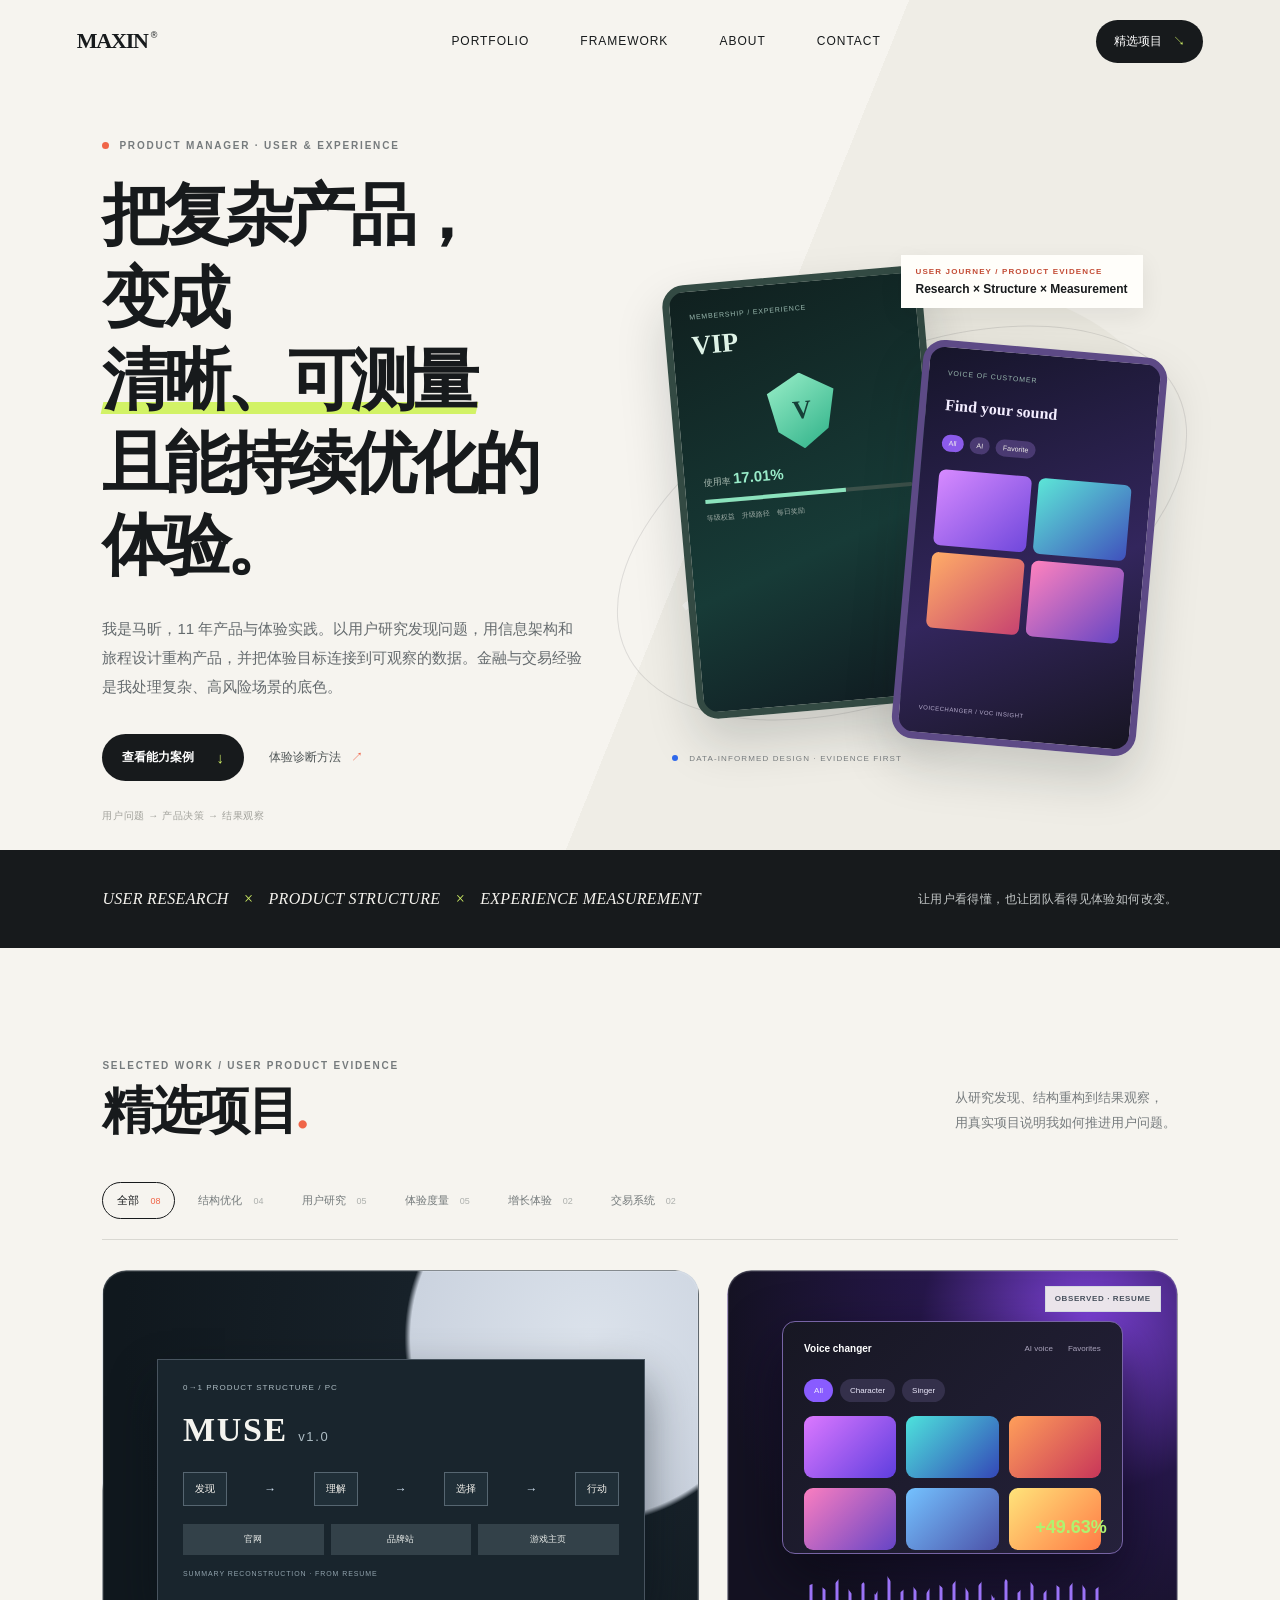
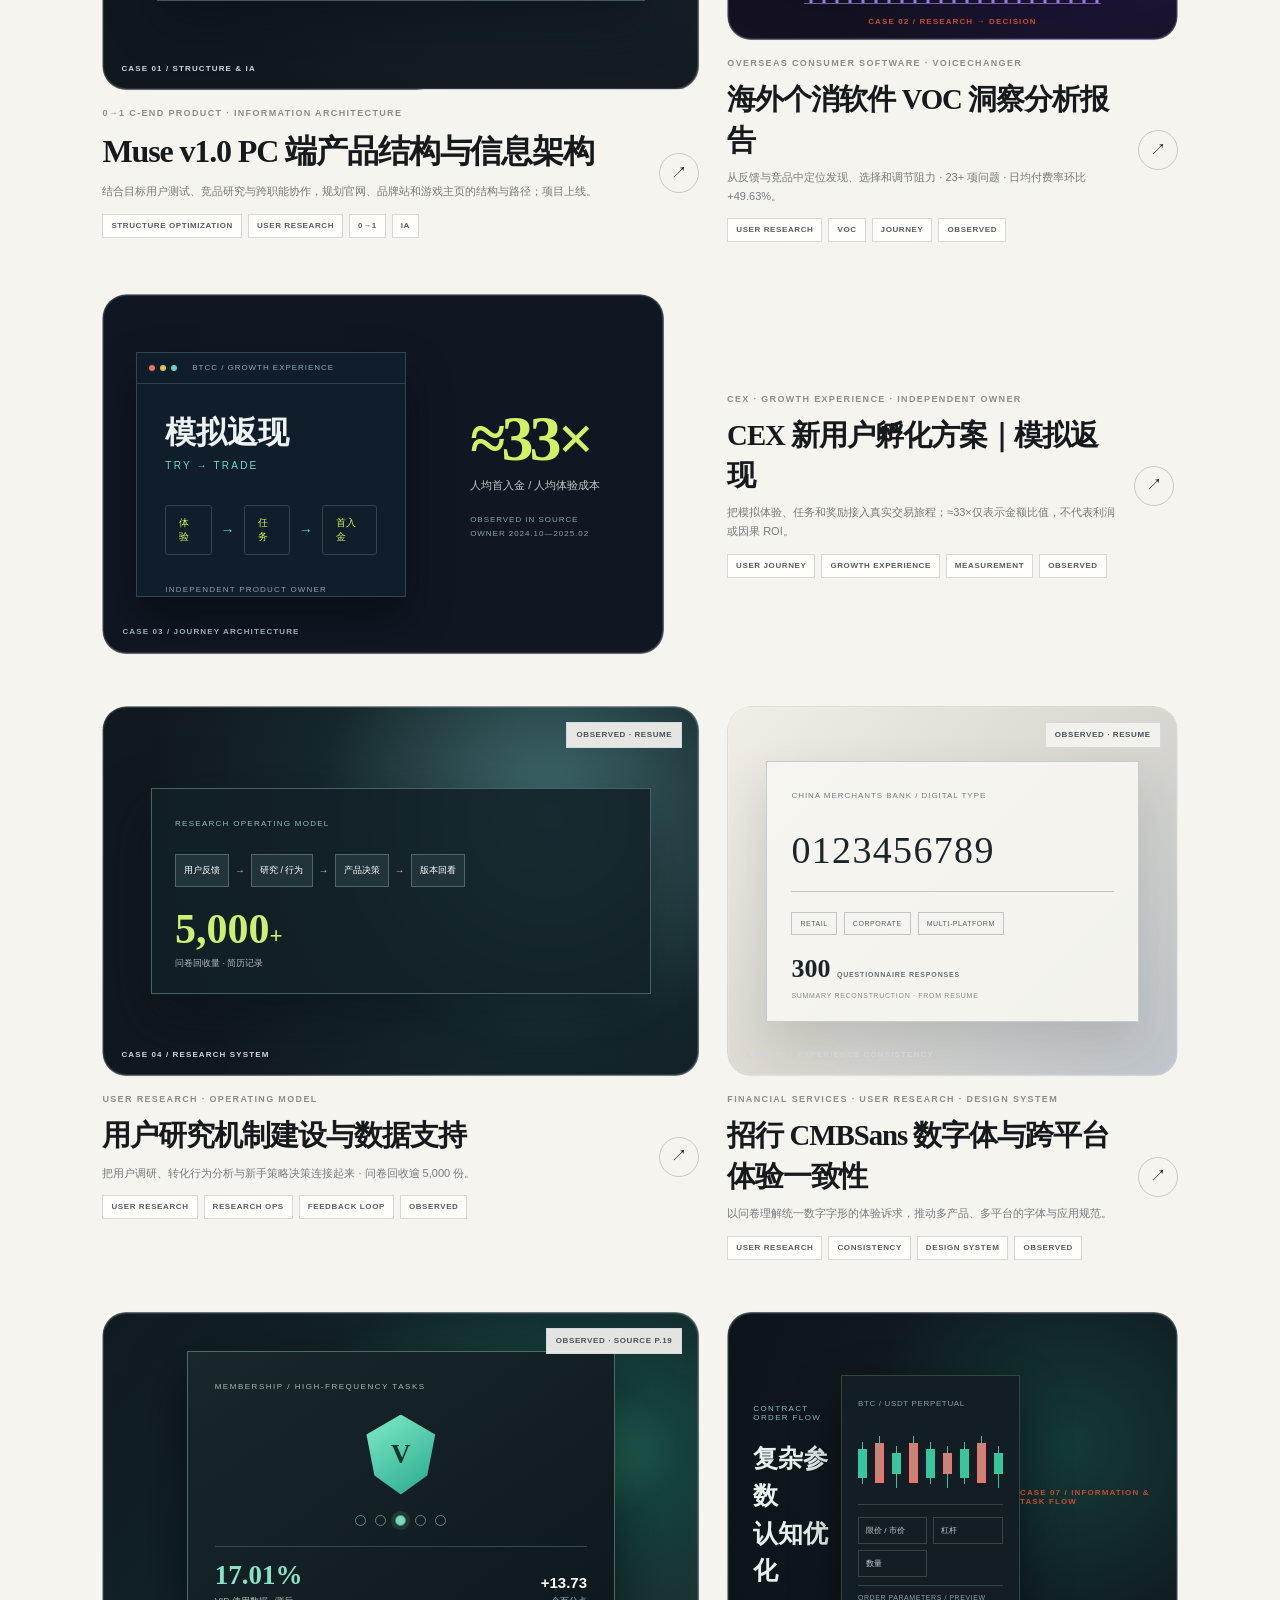
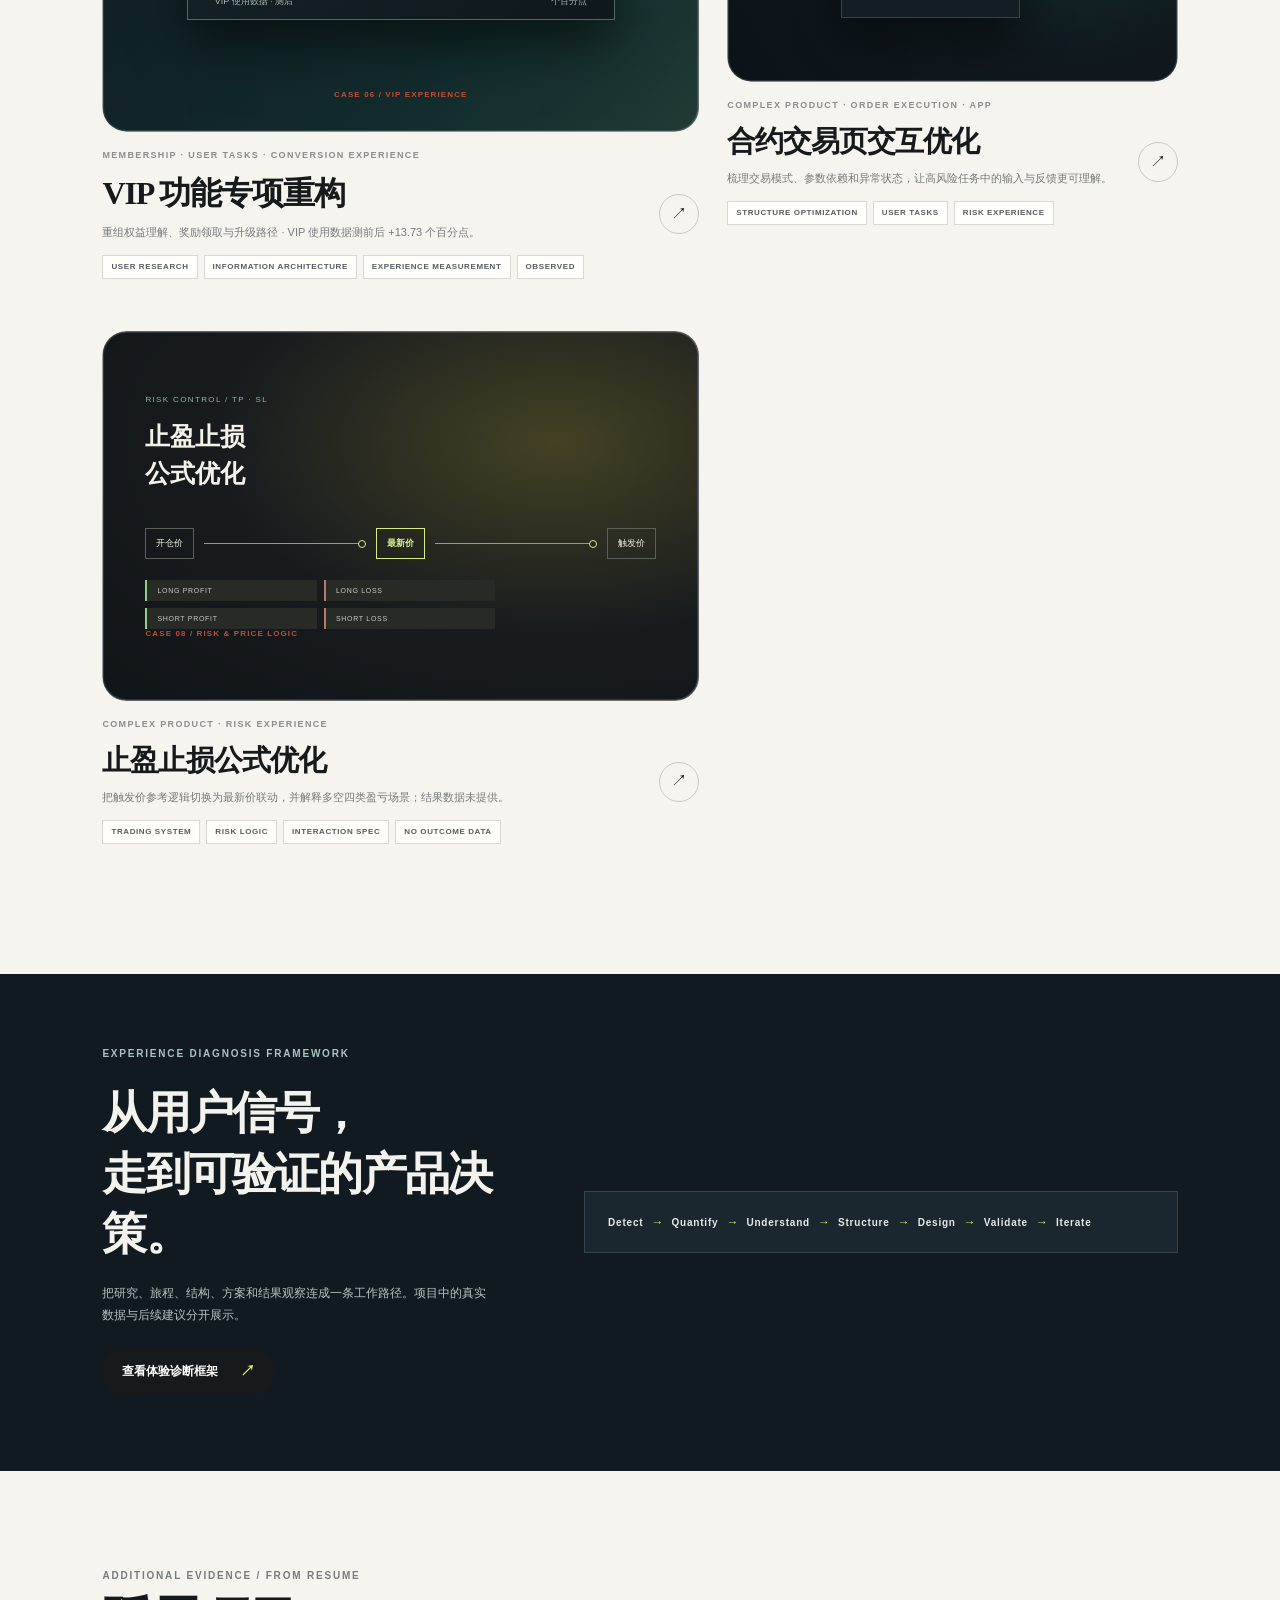
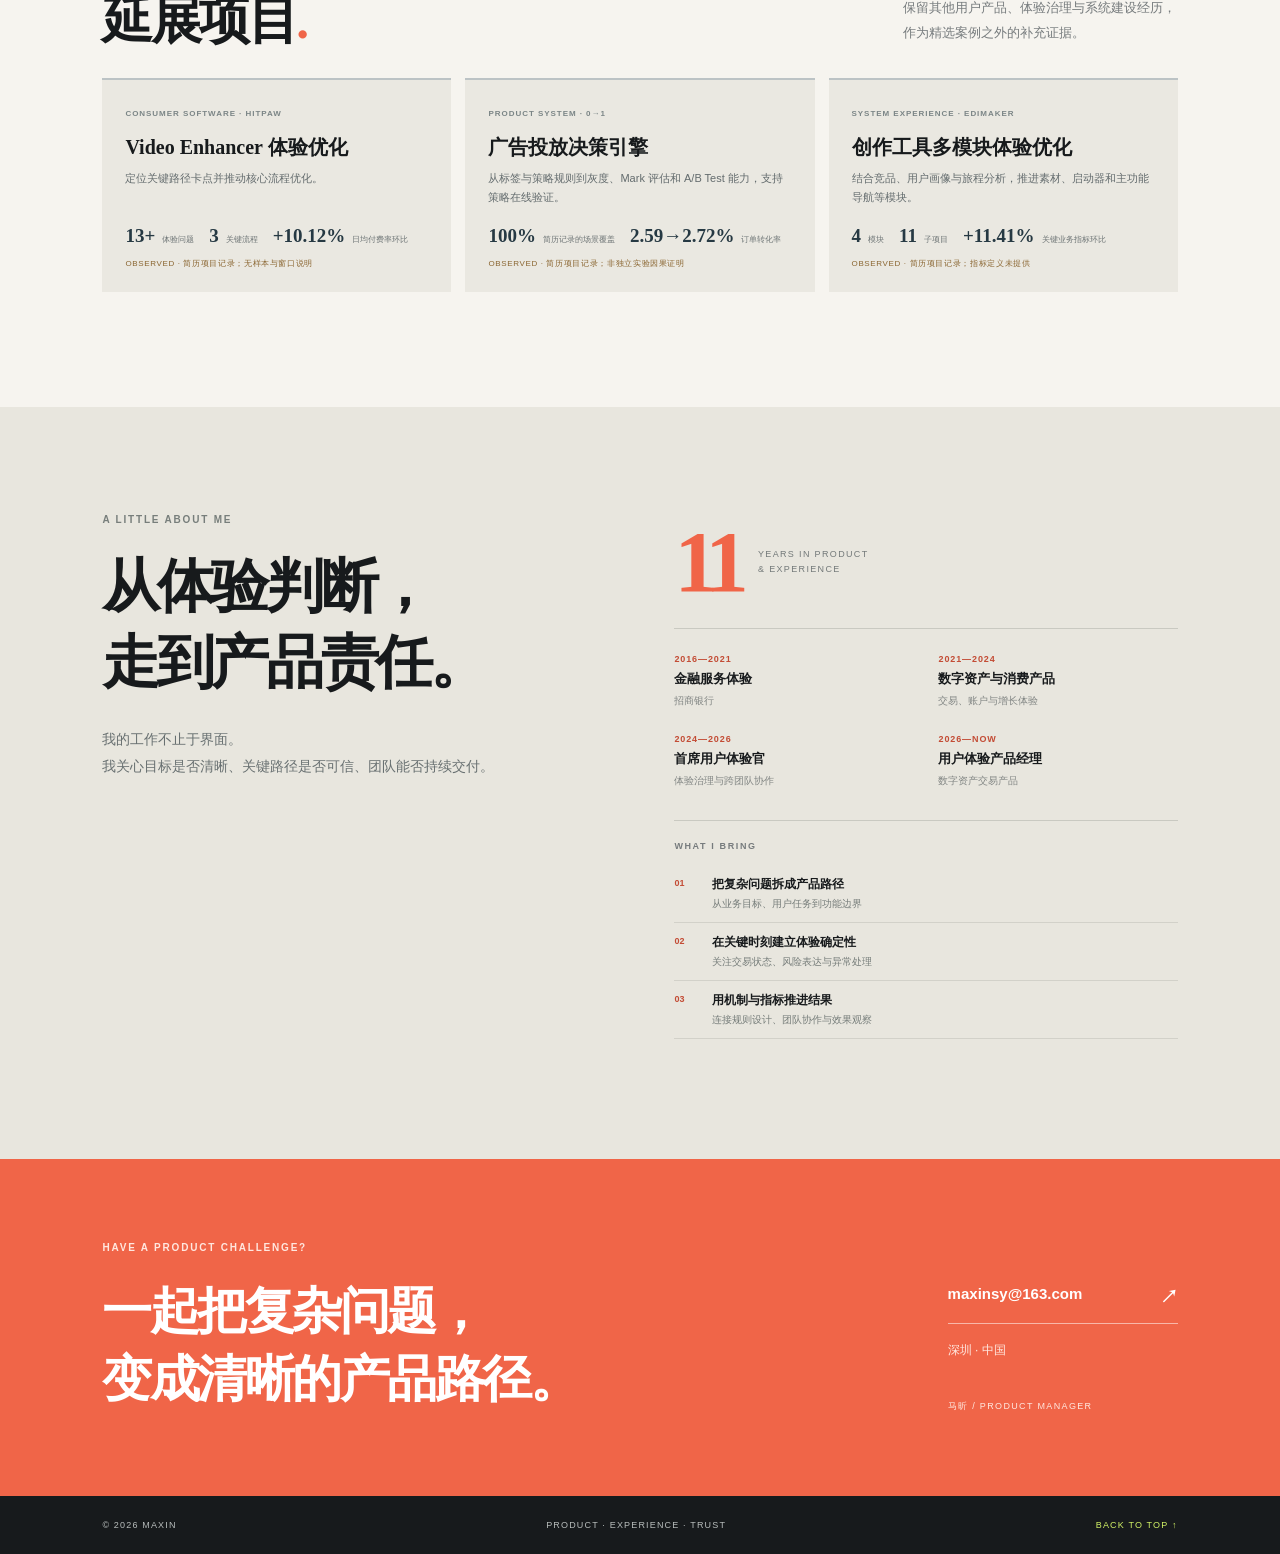
==== commit a5956b0e: "Refocus portfolio on user product evidence" ====
--- a/index.html
+++ b/index.html
@@ -4,15 +4,15 @@
   <meta charset="utf-8">
   <meta name="viewport" content="width=device-width, initial-scale=1">
   <meta name="theme-color" content="#f6f4ef">
-  <meta name="description" content="马昕的产品与体验作品集：数字资产交易、产品增长与体验治理。">
+  <meta name="description" content="马昕的用户产品与体验作品集：用户研究、产品结构、体验度量与复杂业务产品设计。">
   <title>马昕 — Product & Experience</title>
-  <link rel="stylesheet" href="styles.css?v=20260929-4">
+  <link rel="stylesheet" href="styles.css?v=20261001-1">
 </head>
 <body>
   <header class="site-header">
     <a class="wordmark" href="#home" aria-label="Maxin 首页">MAXIN<span>®</span></a>
     <nav aria-label="主导航">
-      <a href="#work">Portfolio</a><a href="about.html">About</a><a href="#contact">Contact</a>
+      <a href="#work">Portfolio</a><a href="framework.html">Framework</a><a href="about.html">About</a><a href="#contact">Contact</a>
     </nav>
     <a class="header-cta" href="#work">精选项目 <span>↘</span></a>
   </header>
@@ -20,64 +20,95 @@
   <main>
     <section class="hero" id="home">
       <div class="hero-copy">
-        <p class="eyebrow"><i></i> PRODUCT MANAGER · DIGITAL FINANCE</p>
-        <h1>把复杂业务，<br>变成<span>清晰可信</span>的产品体验。</h1>
-        <p class="hero-summary">我是马昕，11 年产品与体验实践。专注交易产品、增长机制与高压场景下的用户体验。</p>
-        <div class="hero-actions"><a class="button button-dark" href="#work">查看精选项目 <b>↓</b></a><a class="text-link" href="#about">了解我的工作方式 <span>↗</span></a></div>
-        <div class="hero-meta"><span>SHENZHEN, CN</span><span>SELECTED WORK / 2022—2026</span></div>
+        <p class="eyebrow"><i></i> PRODUCT MANAGER · USER & EXPERIENCE</p>
+        <h1>把复杂产品，<br>变成<span>清晰、可测量</span><br>且能持续优化的体验。</h1>
+        <p class="hero-summary">我是马昕，11 年产品与体验实践。以用户研究发现问题，用信息架构和旅程设计重构产品，并把体验目标连接到可观察的数据。金融与交易经验是我处理复杂、高风险场景的底色。</p>
+        <div class="hero-actions"><a class="button button-dark" href="#work">查看能力案例 <b>↓</b></a><a class="text-link" href="framework.html">体验诊断方法 <span>↗</span></a></div>
+        <div class="hero-meta"><span>SHENZHEN, CN</span><span>PRODUCT · RESEARCH · MEASUREMENT</span></div>
       </div>
-      <div class="hero-art" aria-label="数字资产交易产品界面">
+      <div class="hero-art" aria-label="会员体验与用户研究案例">
         <div class="art-orbit orbit-one"></div><div class="art-orbit orbit-two"></div>
-        <div class="art-label label-top"><span>SELECTED WORK / 2022—2026</span><b>体验 × 增长 × 交易系统</b></div>
+        <div class="art-label label-top"><span>USER JOURNEY / PRODUCT EVIDENCE</span><b>Research × Structure × Measurement</b></div>
         <div class="screen screen-market hero-vip-card" aria-label="VIP 会员体验项目视觉"><span>MEMBERSHIP / EXPERIENCE</span><b>VIP</b><i class="hero-vip-gem">V</i><small>使用率 <strong>17.01%</strong></small><div class="hero-progress"><i></i></div><em>等级权益　升级路径　每日奖励</em></div>
         <div class="screen screen-asset hero-voc-card" aria-label="VOC 体验洞察项目视觉"><span>VOICE OF CUSTOMER</span><b>Find your sound</b><div class="hero-voc-tags"><i>All</i><i>AI</i><i>Favorite</i></div><div class="hero-voc-grid"><i></i><i></i><i></i><i></i></div><small>VOICECHANGER / VOC INSIGHT</small></div>
         <div class="art-caption"><span class="pulse"></span> DATA-INFORMED DESIGN · EVIDENCE FIRST</div>
       </div>
-      <div class="hero-bottom-note">从业务目标，到每一个关键决策点。</div>
+      <div class="hero-bottom-note">用户问题 → 产品决策 → 结果观察</div>
     </section>
 
     <section class="intro-band" aria-label="定位">
-      <p>Strategy <span>×</span> Product <span>×</span> Experience</p>
-      <p>让用户知道发生了什么，也知道下一步怎么做。</p>
+      <p>USER RESEARCH <span>×</span> PRODUCT STRUCTURE <span>×</span> EXPERIENCE MEASUREMENT</p>
+      <p>让用户看得懂，也让团队看得见体验如何改变。</p>
     </section>
 
     <section class="work section-wrap" id="work">
       <div class="section-heading">
-        <div><p class="eyebrow">SELECTED WORK / 2022—2026</p><h2>精选项目<span class="heading-dot">.</span></h2></div>
-        <p class="section-lede">三个有结果的体验与增长项目，<br>加上交易执行和风控逻辑专题。</p>
+        <div><p class="eyebrow">SELECTED WORK / USER PRODUCT EVIDENCE</p><h2>精选项目<span class="heading-dot">.</span></h2></div>
+        <p class="section-lede">从研究发现、结构重构到结果观察，<br>用真实项目说明我如何推进用户问题。</p>
       </div>
       <div class="filters" role="group" aria-label="筛选项目">
-        <button class="filter active" data-filter="all">全部重点 <span>05</span></button>
+        <button class="filter active" data-filter="all">全部 <span>08</span></button>
+        <button class="filter" data-filter="structure">结构优化 <span>04</span></button>
+        <button class="filter" data-filter="research">用户研究 <span>05</span></button>
+        <button class="filter" data-filter="measurement">体验度量 <span>05</span></button>
         <button class="filter" data-filter="growth">增长体验 <span>02</span></button>
         <button class="filter" data-filter="trading">交易系统 <span>02</span></button>
-        <button class="filter" data-filter="experience">VOC 研究 <span>01</span></button>
       </div>
 
       <div class="project-grid">
-        <button class="project-card card-feature" data-case="vip" data-category="growth">
-          <div class="project-visual visual-vip"><div class="vip-mock"><span>VIP MEMBER JOURNEY</span><div class="vip-gem">V</div><div class="vip-levels"><i></i><i></i><i></i><i></i><i></i></div><div class="vip-metrics"><b>17.01%<small>权益使用率 · 测后</small></b><strong>+13.73<small>个百分点</small></strong></div></div><span class="visual-index">CASE 01 / VIP EXPERIENCE</span></div>
-          <div class="project-info"><div><p class="project-type">MEMBERSHIP · CONVERSION EXPERIENCE</p><h3>VIP 功能专项重构</h3><p class="project-desc">让权益更易懂、让下一步更容易发生 · 领取奖励率 +13.73 个百分点</p></div><span class="circle-arrow">↗</span></div>
+        <button class="project-card card-feature" data-case="muse" data-category="structure research">
+          <div class="project-visual visual-muse"><div class="muse-map"><span>0→1 PRODUCT STRUCTURE / PC</span><b>MUSE <small>v1.0</small></b><div class="muse-path"><i>发现</i><em>→</em><i>理解</i><em>→</em><i>选择</i><em>→</em><i>行动</i></div><div class="muse-surfaces"><span>官网</span><span>品牌站</span><span>游戏主页</span></div><small>SUMMARY RECONSTRUCTION · FROM RESUME</small></div><span class="visual-index">CASE 01 / STRUCTURE & IA</span></div>
+          <div class="project-info"><div><p class="project-type">0→1 C-END PRODUCT · INFORMATION ARCHITECTURE</p><h3>Muse v1.0 PC 端产品结构与信息架构</h3><p class="project-desc">结合目标用户测试、竞品研究与跨职能协作，规划官网、品牌站和游戏主页的结构与路径；项目上线。</p><div class="project-tags"><span>STRUCTURE OPTIMIZATION</span><span>USER RESEARCH</span><span>0→1</span><span>IA</span></div></div><span class="circle-arrow">↗</span></div>
         </button>
 
-        <button class="project-card" data-case="voc" data-category="experience">
-          <div class="project-visual visual-voc"><div class="voc-interface"><div class="voc-nav"><b>Voice changer</b><span>AI voice</span><span>Favorites</span></div><div class="voc-tile-row"><i>All</i><i>Character</i><i>Singer</i></div><div class="voc-tiles"><i></i><i></i><i></i><i></i><i></i><i></i></div><div class="voc-wave"></div><span class="voc-lift">+49.63%</span></div><span class="visual-index">CASE 02 / VOC INSIGHT</span></div>
-          <div class="project-info"><div><p class="project-type">OVERSEAS CONSUMER SOFTWARE · VOC</p><h3>海外个消软件 VOC 洞察分析报告</h3><p class="project-desc">从用户声音找到付费体验阻力 · 23+ 项问题 · 日付费率 +49.63%</p></div><span class="circle-arrow">↗</span></div>
+        <button class="project-card" data-case="voc" data-category="structure research measurement">
+          <div class="project-visual visual-voc"><div class="voc-interface"><div class="voc-nav"><b>Voice changer</b><span>AI voice</span><span>Favorites</span></div><div class="voc-tile-row"><i>All</i><i>Character</i><i>Singer</i></div><div class="voc-tiles"><i></i><i></i><i></i><i></i><i></i><i></i></div><div class="voc-wave"></div><span class="voc-lift">+49.63%</span></div><span class="evidence-stamp">OBSERVED · RESUME</span><span class="visual-index">CASE 02 / RESEARCH → DECISION</span></div>
+          <div class="project-info"><div><p class="project-type">OVERSEAS CONSUMER SOFTWARE · VOICECHANGER</p><h3>海外个消软件 VOC 洞察分析报告</h3><p class="project-desc">从反馈与竞品中定位发现、选择和调节阻力 · 23+ 项问题 · 日均付费率环比 +49.63%。</p><div class="project-tags"><span>USER RESEARCH</span><span>VOC</span><span>JOURNEY</span><span>OBSERVED</span></div></div><span class="circle-arrow">↗</span></div>
         </button>
 
-        <button class="project-card card-wide card-cashback" data-case="cashback" data-category="growth">
-          <div class="project-visual visual-cashback"><div class="mini-window"><div class="window-top"><i></i><i></i><i></i><span>BTCC / GROWTH EXPERIENCE</span></div><div class="window-content"><b>模拟返现</b><span>TRY → TRADE</span><div class="window-path"><i>体验</i><b>→</b><i>任务</i><b>→</b><i>首入金</i></div><small>INDEPENDENT PRODUCT OWNER</small></div></div><div class="cashback-side-stat"><b>≈33×</b><span>首入金 / 体验成本比</span><small>2024.10—2025.02 OWNER<br>DATA OBSERVED TO 2025.08</small></div><span class="visual-index">CASE 03 / INDEPENDENT OWNER</span></div>
-          <div class="project-info"><div><p class="project-type">CEX · GROWTH MECHANISM</p><h3>CEX 新用户孵化方案｜模拟返现</h3><p class="project-desc">把模拟体验接到新用户转化 · 独立 Owner · 200K 用户样本漏斗</p></div><span class="circle-arrow">↗</span></div>
+        <button class="project-card card-wide card-cashback" data-case="cashback" data-category="structure growth measurement">
+          <div class="project-visual visual-cashback"><div class="mini-window"><div class="window-top"><i></i><i></i><i></i><span>BTCC / GROWTH EXPERIENCE</span></div><div class="window-content"><b>模拟返现</b><span>TRY → TRADE</span><div class="window-path"><i>体验</i><b>→</b><i>任务</i><b>→</b><i>首入金</i></div><small>INDEPENDENT PRODUCT OWNER</small></div></div><div class="cashback-side-stat"><b>≈33×</b><span>人均首入金 / 人均体验成本</span><small>OBSERVED IN SOURCE<br>OWNER 2024.10—2025.02</small></div><span class="visual-index">CASE 03 / JOURNEY ARCHITECTURE</span></div>
+          <div class="project-info"><div><p class="project-type">CEX · GROWTH EXPERIENCE · INDEPENDENT OWNER</p><h3>CEX 新用户孵化方案｜模拟返现</h3><p class="project-desc">把模拟体验、任务和奖励接入真实交易旅程；≈33×仅表示金额比值，不代表利润或因果 ROI。</p><div class="project-tags"><span>USER JOURNEY</span><span>GROWTH EXPERIENCE</span><span>MEASUREMENT</span><span>OBSERVED</span></div></div><span class="circle-arrow">↗</span></div>
         </button>
 
-        <button class="project-card" data-case="contract" data-category="trading">
-          <div class="project-visual visual-contract"><div class="contract-title"><span>CONTRACT ORDER FLOW</span><b>合约交易<br>交互优化</b></div><div class="contract-panel"><small>BTC / USDT PERPETUAL</small><div class="candle-bars"><i></i><i></i><i></i><i></i><i></i><i></i><i></i><i></i><i></i></div><div class="contract-fields"><span>限价 / 市价</span><span>杠杆 20×</span><span>数量 25%</span></div><div class="contract-preview-label">ORDER PARAMETERS / PREVIEW</div></div><span class="visual-index">CASE 04 / EXECUTION SYSTEM</span></div>
-          <div class="project-info"><div><p class="project-type">TRADING SYSTEM · ORDER EXECUTION</p><h3>合约交易页交互优化</h3><p class="project-desc">降低操作误解与误操作 · 杠杆、数量输入和状态反馈</p></div><span class="circle-arrow">↗</span></div>
+        <button class="project-card" data-case="research" data-category="research measurement">
+          <div class="project-visual visual-research"><div class="research-loop"><span>RESEARCH OPERATING MODEL</span><div><i>用户反馈</i><b>→</b><i>研究 / 行为</i><b>→</b><i>产品决策</i><b>→</b><i>版本回看</i></div><strong>5,000<span>+</span></strong><small>问卷回收量 · 简历记录</small></div><span class="evidence-stamp">OBSERVED · RESUME</span><span class="visual-index">CASE 04 / RESEARCH SYSTEM</span></div>
+          <div class="project-info"><div><p class="project-type">USER RESEARCH · OPERATING MODEL</p><h3>用户研究机制建设与数据支持</h3><p class="project-desc">把用户调研、转化行为分析与新手策略决策连接起来 · 问卷回收逾 5,000 份。</p><div class="project-tags"><span>USER RESEARCH</span><span>RESEARCH OPS</span><span>FEEDBACK LOOP</span><span>OBSERVED</span></div></div><span class="circle-arrow">↗</span></div>
+        </button>
+
+        <button class="project-card" data-case="cmb" data-category="research measurement">
+          <div class="project-visual visual-cmb"><div class="cmb-specimen"><span>CHINA MERCHANTS BANK / DIGITAL TYPE</span><div class="cmb-numerals">0123456789</div><div class="cmb-rules"><i>RETAIL</i><i>CORPORATE</i><i>MULTI-PLATFORM</i></div><b>300 <small>QUESTIONNAIRE RESPONSES</small></b><small>SUMMARY RECONSTRUCTION · FROM RESUME</small></div><span class="evidence-stamp">OBSERVED · RESUME</span><span class="visual-index">CASE 05 / EXPERIENCE CONSISTENCY</span></div>
+          <div class="project-info"><div><p class="project-type">FINANCIAL SERVICES · USER RESEARCH · DESIGN SYSTEM</p><h3>招行 CMBSans 数字体与跨平台体验一致性</h3><p class="project-desc">以问卷理解统一数字字形的体验诉求，推动多产品、多平台的字体与应用规范。</p><div class="project-tags"><span>USER RESEARCH</span><span>CONSISTENCY</span><span>DESIGN SYSTEM</span><span>OBSERVED</span></div></div><span class="circle-arrow">↗</span></div>
+        </button>
+
+        <button class="project-card card-feature" data-case="vip" data-category="research measurement growth">
+          <div class="project-visual visual-vip"><div class="vip-mock"><span>MEMBERSHIP / HIGH-FREQUENCY TASKS</span><div class="vip-gem">V</div><div class="vip-levels"><i></i><i></i><i></i><i></i><i></i></div><div class="vip-metrics"><b>17.01%<small>VIP 使用数据 · 测后</small></b><strong>+13.73<small>个百分点</small></strong></div></div><span class="evidence-stamp">OBSERVED · SOURCE P.19</span><span class="visual-index">CASE 06 / VIP EXPERIENCE</span></div>
+          <div class="project-info"><div><p class="project-type">MEMBERSHIP · USER TASKS · CONVERSION EXPERIENCE</p><h3>VIP 功能专项重构</h3><p class="project-desc">重组权益理解、奖励领取与升级路径 · VIP 使用数据测前后 +13.73 个百分点。</p><div class="project-tags"><span>USER RESEARCH</span><span>INFORMATION ARCHITECTURE</span><span>EXPERIENCE MEASUREMENT</span><span>OBSERVED</span></div></div><span class="circle-arrow">↗</span></div>
+        </button>
+
+        <button class="project-card" data-case="contract" data-category="structure trading">
+          <div class="project-visual visual-contract"><div class="contract-title"><span>CONTRACT ORDER FLOW</span><b>复杂参数<br>认知优化</b></div><div class="contract-panel"><small>BTC / USDT PERPETUAL</small><div class="candle-bars"><i></i><i></i><i></i><i></i><i></i><i></i><i></i><i></i><i></i></div><div class="contract-fields"><span>限价 / 市价</span><span>杠杆</span><span>数量</span></div><div class="contract-preview-label">ORDER PARAMETERS / PREVIEW</div></div><span class="visual-index">CASE 07 / INFORMATION & TASK FLOW</span></div>
+          <div class="project-info"><div><p class="project-type">COMPLEX PRODUCT · ORDER EXECUTION · APP</p><h3>合约交易页交互优化</h3><p class="project-desc">梳理交易模式、参数依赖和异常状态，让高风险任务中的输入与反馈更可理解。</p><div class="project-tags"><span>STRUCTURE OPTIMIZATION</span><span>USER TASKS</span><span>RISK EXPERIENCE</span></div></div><span class="circle-arrow">↗</span></div>
         </button>
 
         <button class="project-card" data-case="risk" data-category="trading">
-          <div class="project-visual visual-risk"><div class="risk-heading"><span>RISK CONTROL / TP · SL</span><b>止盈止损<br>公式优化</b></div><div class="risk-track"><span>开仓价</span><i></i><b>最新价</b><i></i><span>触发价</span></div><div class="risk-scenarios"><span>LONG PROFIT</span><span>LONG LOSS</span><span>SHORT PROFIT</span><span>SHORT LOSS</span></div><span class="visual-index">CASE 05 / RISK & PRICE LOGIC</span></div>
-          <div class="project-info"><div><p class="project-type">TRADING SYSTEM · RISK EXPERIENCE</p><h3>止盈止损公式优化</h3><p class="project-desc">让触发逻辑跟随最新价格 · 多空四场景 · 盈亏反馈</p></div><span class="circle-arrow">↗</span></div>
+          <div class="project-visual visual-risk"><div class="risk-heading"><span>RISK CONTROL / TP · SL</span><b>止盈止损<br>公式优化</b></div><div class="risk-track"><span>开仓价</span><i></i><b>最新价</b><i></i><span>触发价</span></div><div class="risk-scenarios"><span>LONG PROFIT</span><span>LONG LOSS</span><span>SHORT PROFIT</span><span>SHORT LOSS</span></div><span class="visual-index">CASE 08 / RISK & PRICE LOGIC</span></div>
+          <div class="project-info"><div><p class="project-type">COMPLEX PRODUCT · RISK EXPERIENCE</p><h3>止盈止损公式优化</h3><p class="project-desc">把触发价参考逻辑切换为最新价联动，并解释多空四类盈亏场景；结果数据未提供。</p><div class="project-tags"><span>TRADING SYSTEM</span><span>RISK LOGIC</span><span>INTERACTION SPEC</span><span>NO OUTCOME DATA</span></div></div><span class="circle-arrow">↗</span></div>
         </button>
+      </div>
+    </section>
+
+    <section class="framework-preview section-wrap" aria-labelledby="framework-preview-title">
+      <div class="framework-preview-copy"><p class="eyebrow">EXPERIENCE DIAGNOSIS FRAMEWORK</p><h2 id="framework-preview-title">从用户信号，<br>走到可验证的产品决策。</h2><p>把研究、旅程、结构、方案和结果观察连成一条工作路径。项目中的真实数据与后续建议分开展示。</p><a class="button button-dark" href="framework.html">查看体验诊断框架 <b>↗</b></a></div>
+      <div class="diagnosis-rail" aria-label="体验诊断七步"><span>Detect</span><i>→</i><span>Quantify</span><i>→</i><span>Understand</span><i>→</i><span>Structure</span><i>→</i><span>Design</span><i>→</i><span>Validate</span><i>→</i><span>Iterate</span></div>
+    </section>
+
+    <section class="other-work section-wrap" id="other-work" aria-labelledby="other-work-title">
+      <div class="section-heading"><div><p class="eyebrow">ADDITIONAL EVIDENCE / FROM RESUME</p><h2 id="other-work-title">延展项目<span class="heading-dot">.</span></h2></div><p class="section-lede">保留其他用户产品、体验治理与系统建设经历，<br>作为精选案例之外的补充证据。</p></div>
+      <div class="other-work-grid">
+        <article><span class="other-kicker">CONSUMER SOFTWARE · HITPAW</span><h3>Video Enhancer 体验优化</h3><p>定位关键路径卡点并推动核心流程优化。</p><div class="other-metric"><b>13+</b><span>体验问题</span><b>3</b><span>关键流程</span><b>+10.12%</b><span>日均付费率环比</span></div><small class="evidence-inline">OBSERVED · 简历项目记录；无样本与窗口说明</small></article>
+        <article><span class="other-kicker">PRODUCT SYSTEM · 0→1</span><h3>广告投放决策引擎</h3><p>从标签与策略规则到灰度、Mark 评估和 A/B Test 能力，支持策略在线验证。</p><div class="other-metric"><b>100%</b><span>简历记录的场景覆盖</span><b>2.59→2.72%</b><span>订单转化率</span></div><small class="evidence-inline">OBSERVED · 简历项目记录；非独立实验因果证明</small></article>
+        <article><span class="other-kicker">SYSTEM EXPERIENCE · EDIMAKER</span><h3>创作工具多模块体验优化</h3><p>结合竞品、用户画像与旅程分析，推进素材、启动器和主功能导航等模块。</p><div class="other-metric"><b>4</b><span>模块</span><b>11</b><span>子项目</span><b>+11.41%</b><span>关键业务指标环比</span></div><small class="evidence-inline">OBSERVED · 简历项目记录；指标定义未提供</small></article>
       </div>
     </section>
 
@@ -95,6 +126,6 @@
     <article id="caseContent" class="case-content"></article>
   </dialog>
   <dialog class="lightbox" id="lightbox" aria-label="界面截图放大"><button class="lightbox-close" aria-label="关闭图片">×</button><img id="lightboxImage" alt="放大的产品界面截图"><p>点击图片外侧或按 Esc 关闭</p></dialog>
-  <script src="app.js"></script>
+  <script src="app.js?v=20261001-1"></script>
 </body>
 </html>
--- a/styles.css
+++ b/styles.css
@@ -25,44 +25,80 @@
 @media(max-width:760px){.project-card.card-feature .project-visual{height:350px}.project-card.card-wide .project-visual{height:300px}.card-cashback .visual-cashback{gap:13px;padding:16px}.card-cashback .mini-window{width:62%;height:77%}.cashback-side-stat{min-width:0}.cashback-side-stat b{font-size:37px}.cashback-side-stat span{font-size:9px}.cashback-side-stat small{font-size:7px}.vip-mock{width:84%;padding:17px}.vip-gem{width:65px;height:65px;margin:16px auto}.voc-interface{width:87%;padding:15px}.voc-tiles i{height:45px}.contract-title b,.risk-heading b{font-size:20px}.contract-panel{width:55%;padding:11px}.risk-track{gap:5px;margin:25px 0 15px}.risk-track span,.risk-track b{font-size:7px;padding:6px}.before-after-grid{grid-template-columns:1fr}.before-after-grid article{padding:16px}.before-after-grid article>div{margin:10px 0 5px}.scenario-grid{grid-template-columns:1fr 1fr}.price-shift{gap:13px;padding:20px 12px}.price-shift b{font-size:23px}.price-shift small{font-size:8px;max-width:125px}}
 .hero-vip-card,.hero-voc-card{display:flex;flex-direction:column;color:#f5f3ed;text-align:left;padding:22px 19px;gap:10px;cursor:default}.hero-vip-card{background:linear-gradient(160deg,#10201f,#173b37 62%,#101a20);border-color:#334a43}.hero-vip-card>span,.hero-voc-card>span{font-size:7px;letter-spacing:.12em;color:#9bbab0}.hero-vip-card>b{font:700 27px var(--serif);color:#dff3e7}.hero-vip-gem{align-self:center;width:76px;height:76px;margin:10px 0 5px;display:grid;place-items:center;background:linear-gradient(145deg,#9cf0ca,#29ae85);clip-path:polygon(50% 0,94% 25%,83% 76%,50% 100%,17% 76%,6% 25%);font:700 26px var(--serif);color:#164038;font-style:normal}.hero-vip-card small{font-size:9px;color:#aabbb2}.hero-vip-card strong{color:#98ebc8;font-size:15px}.hero-progress{height:4px;background:#3c514a;border-radius:3px}.hero-progress i{display:block;width:68%;height:100%;background:#8be3bd}.hero-vip-card em{font-style:normal;color:#9caaa4;font-size:7px;white-space:nowrap}.hero-voc-card{background:linear-gradient(155deg,#16152a,#33265d 58%,#171522);border-color:#5d4a86}.hero-voc-card>b{font:600 16px var(--serif);margin:10px 0;color:#f3edff}.hero-voc-tags{display:flex;gap:6px}.hero-voc-tags i{font-style:normal;border-radius:20px;background:#4a3a72;padding:5px 7px;font-size:7px}.hero-voc-tags i:first-child{background:#8b5bea}.hero-voc-grid{display:grid;grid-template-columns:1fr 1fr;gap:7px;margin-top:8px}.hero-voc-grid i{height:76px;border-radius:7px;background:linear-gradient(135deg,#d78aff,#7048dc)}.hero-voc-grid i:nth-child(2){background:linear-gradient(135deg,#5ce6d7,#4051bd)}.hero-voc-grid i:nth-child(3){background:linear-gradient(135deg,#ffad67,#c74370)}.hero-voc-grid i:nth-child(4){background:linear-gradient(135deg,#ff82be,#6645c4)}.hero-voc-card small{font-size:6px;color:#b9afd0;letter-spacing:.08em;margin-top:auto}.card-feature .project-info h3{font-size:clamp(25px,2.5vw,34px)}.card-cashback .project-info{padding:23px 4px 0 28px}
 .hero-art .screen{cursor:default}
-@media(max-width:640px){.hero-vip-card,.hero-voc-card{padding:16px 13px;gap:8px}.hero-vip-gem{width:58px;height:58px;margin:6px 0}.hero-vip-card>b{font-size:21px}.hero-voc-card>b{font-size:12px}.hero-voc-grid i{height:54px}.hero-voc-tags{gap:4px}.hero-voc-tags i{padding:4px 6px;font-size:6px}.card-cashback .project-info{padding:18px 0 0}}
-
-/* Project cover finish: hover-only silver foil and a slow, soft glass reflection. */
-@property --foil-angle{syntax:"<angle>";inherits:false;initial-value:0deg}
-.project-visual{
-  isolation:isolate;
-  overflow:hidden;
-  border:1px solid rgba(204,211,220,.42);
-  border-radius:24px !important;
-  clip-path:inset(0 round 24px);
-  box-shadow:0 9px 28px rgba(20,25,25,.09),inset 0 0 0 1px rgba(255,255,255,.12);
-  transition:transform .42s cubic-bezier(.2,.7,.2,1),box-shadow .42s,border-color .42s;
-}
-.project-visual::before,.project-visual::after{content:"";position:absolute;pointer-events:none;border-radius:inherit}
-.project-visual::before{
-  z-index:4;inset:0;border:2px solid transparent;--foil-angle:0deg;
-  background:conic-gradient(from var(--foil-angle),#fff 0%,#9ca8b8 14%,#f9fbff 28%,#8793a3 43%,#fff 58%,#a8b4c4 73%,#f7f9fc 88%,#fff 100%) border-box;
-  -webkit-mask:linear-gradient(#fff 0 0) padding-box,linear-gradient(#fff 0 0);
-  -webkit-mask-composite:xor;mask-composite:exclude;
-  opacity:0;filter:none;
-  transition:opacity .5s ease,filter .7s ease;
-}
-.project-visual::after{
-  z-index:3;inset:-45% -80%;
-  background:linear-gradient(110deg,transparent 38%,rgba(235,242,250,.08) 44%,rgba(245,249,255,.48) 49%,rgba(255,255,255,.78) 51%,rgba(208,219,234,.35) 54%,rgba(255,255,255,.1) 60%,transparent 66%);
-  mix-blend-mode:screen;filter:blur(1px);opacity:0;
-  transform:translateX(-48%) rotate(10deg);
-  transition:transform 2.6s cubic-bezier(.16,.68,.24,1),opacity .8s ease;
-}
-.project-visual>.visual-index{z-index:5}
-.project-card:focus-visible{outline:2px solid #9ca8b8;outline-offset:4px}
-.project-card:hover .project-visual{
-  transform:translateY(-5px);border-color:rgba(235,240,247,.95);
-  box-shadow:0 22px 48px rgba(25,30,31,.15),0 0 27px rgba(171,187,207,.2),inset 0 0 18px rgba(244,248,255,.07)
-}
-.project-card:hover .project-visual::before{opacity:1;filter:drop-shadow(0 0 6px rgba(218,228,242,.74));animation:silver-edge-orbit 10s linear infinite}
-.project-card:hover .project-visual::after{opacity:1;transform:translateX(48%) rotate(10deg)}
-@keyframes silver-edge-orbit{to{--foil-angle:360deg}}
-@media(max-width:640px){.project-visual{border-radius:18px !important;clip-path:inset(0 round 18px)}}
-@media(prefers-reduced-motion:reduce){.project-visual,.project-visual::before,.project-visual::after{transition:none;animation:none!important}.project-card:hover .project-visual,.project-card:hover .project-visual::after,.project-card:focus-visible .project-visual::after{transform:none}}
+@media(max-width:640px){.hero-vip-card,.hero-voc-card{padding:16px 13px;gap:8px}.hero-vip-gem{width:58px;height:58px;margin:6px 0}.hero-vip-card>b{font-size:21px}.hero-voc-card>b{font-size:12px}.hero-voc-grid i{height:54px}.hero-voc-tags{gap:4px}.hero-voc-tags i{padding:4px 6px;font-size:6px}.card-cashback .project-info{padding:18px 0 0}}
 
+/* Target-role evidence navigation and additional project summaries. */
+.project-tags{display:flex;flex-wrap:wrap;gap:6px;margin-top:13px}
+.project-tags span,.evidence-stamp{font:700 8px/1.25 var(--sans);letter-spacing:.075em}
+.project-tags span{padding:6px 8px;border:1px solid #d9d8d2;color:#555e63;background:#fffefa}
+.evidence-stamp{position:absolute;top:15px;right:16px;z-index:6;padding:7px 9px;background:#f6f4efeb;color:#48515d;border:1px solid #d3d9e0}
+.visual-muse,.visual-research,.visual-cmb{position:relative;display:grid;place-items:center;overflow:hidden}
+.visual-muse{background:radial-gradient(circle at 82% 16%,#dbe2eb,#cbd3df 30%,#172129 31%,#10181e 78%);color:#f7f5ef}
+.muse-map{width:82%;background:#19252d;border:1px solid #48545f;padding:23px 25px;box-shadow:0 22px 44px #0810167a;position:relative;z-index:1}
+.muse-map>span,.muse-map>small{display:block;font-size:8px;letter-spacing:.13em;color:#aebdc4}
+.muse-map>b{display:block;font:700 34px/1.2 var(--serif);letter-spacing:.05em;margin:18px 0 21px;color:#f4f4ef}
+.muse-map>b small{font:500 13px var(--sans);color:#aebdc4}
+.muse-path{display:flex;align-items:center;justify-content:space-between;gap:5px}.muse-path i{font-style:normal;font-size:10px;border:1px solid #566671;padding:9px 11px;background:#202f38}.muse-path em{font-style:normal;color:#d4e4f4;font-size:12px}
+.muse-surfaces{display:flex;gap:7px;margin:18px 0 15px}.muse-surfaces span{flex:1;text-align:center;background:#334149;padding:9px 4px;font-size:9px;color:#e9ece9}
+.muse-map>small{font-size:7px;color:#91a3ad}
+.visual-muse .visual-index,.visual-research .visual-index,.visual-cmb .visual-index{position:absolute;left:18px;bottom:16px;z-index:5;color:#d0d6d9}
+.visual-research{background:radial-gradient(circle at 75% 30%,#416d70,#15272c 45%,#10191f 78%);color:white}
+.research-loop{width:84%;padding:23px;background:#122027dc;border:1px solid #456268;box-shadow:0 24px 50px #07101488;position:relative;z-index:1}
+.research-loop>span{font-size:8px;letter-spacing:.16em;color:#9bb8b8}
+.research-loop>div{display:flex;align-items:center;gap:6px;margin:24px 0 21px}.research-loop>div i{font-style:normal;font-size:9px;padding:9px 8px;border:1px solid #52656a;background:#21343a;white-space:nowrap}.research-loop>div b{font-size:10px;color:#a5d6cc}
+.research-loop>strong{display:block;font:700 42px/1 var(--serif);color:#cbf073}.research-loop>strong span{font-size:23px}.research-loop>small{display:block;color:#aebbbc;font-size:9px;margin-top:7px}
+.visual-cmb{background:linear-gradient(135deg,#f1eee6,#dad8d0 50%,#bec4ca);color:#19252b}
+.cmb-specimen{width:83%;background:#f8f7f1e8;border:1px solid #c6cbd0;padding:22px 24px;box-shadow:0 21px 45px #26323b27;position:relative;z-index:1}
+.cmb-specimen>span:first-child{font-size:8px;letter-spacing:.12em;color:#737c82}
+.cmb-numerals{font:500 clamp(23px,3.1vw,38px)/1.3 Georgia,serif;letter-spacing:.035em;margin:24px 0 20px;border-bottom:1px solid #c4c7c6;padding-bottom:16px;white-space:nowrap}
+.cmb-rules{display:flex;gap:7px}.cmb-rules i{font-style:normal;border:1px solid #c3c6c4;padding:7px 8px;font-size:7px;letter-spacing:.08em;color:#555f64}
+.cmb-specimen>b{display:block;font:700 26px var(--serif);margin-top:19px}.cmb-specimen>b small{font:600 7px var(--sans);letter-spacing:.12em;color:#657178}.cmb-specimen>small:last-child{display:block;font-size:7px;letter-spacing:.1em;color:#858b89;margin-top:8px}
+.framework-preview{background:#111a20;color:#f3f2ec;padding-top:74px;padding-bottom:75px;display:grid;grid-template-columns:.8fr 1.2fr;gap:8%;align-items:center}
+.framework-preview .eyebrow{color:#a9c3c0}.framework-preview h2{font:700 clamp(30px,3.5vw,46px)/1.35 var(--serif);letter-spacing:-.04em;margin:0 0 17px}.framework-preview-copy>p:not(.eyebrow){color:#b8c2c1;font-size:12px;line-height:1.85;max-width:490px;margin:0 0 21px}
+.diagnosis-rail{display:flex;align-items:center;gap:8px;flex-wrap:wrap;padding:23px;background:#1a272e;border:1px solid #34444a}.diagnosis-rail span{font:650 10px var(--sans);letter-spacing:.08em;color:#e5e9e5}.diagnosis-rail i{font-style:normal;color:var(--lime);font-size:12px}
+.other-work{padding-top:99px;padding-bottom:115px}.other-work .section-heading{margin-bottom:29px}.other-work-grid{display:grid;grid-template-columns:repeat(3,minmax(0,1fr));gap:14px}.other-work-grid article{padding:22px 23px;background:#eae8e1;border-top:2px solid #bcc3c5;min-width:0}.other-kicker{font-size:8px;letter-spacing:.12em;color:#7b8586;font-weight:750}.other-work-grid h3{font:650 20px/1.45 var(--serif);margin:13px 0 7px}.other-work-grid p{font-size:11px;line-height:1.7;color:#646c6e;margin:0;min-height:38px}.other-metric{display:flex;align-items:baseline;gap:7px;flex-wrap:wrap;margin:18px 0 11px}.other-metric b{font:700 19px var(--serif);color:#263943}.other-metric span{font-size:8px;color:#6d7475;margin-right:8px}.evidence-inline{font-size:8px;line-height:1.5;color:#767d7f}
+.project-grid .project-card:nth-child(n){margin-top:0}.project-grid .project-card:nth-child(n){grid-row:auto}
+@media(max-width:900px){.framework-preview{grid-template-columns:1fr;gap:26px}.other-work-grid{grid-template-columns:1fr 1fr}}
+@media(max-width:640px){.project-tags{gap:5px;margin-top:11px}.project-tags span{font-size:7px;padding:5px 6px}.evidence-stamp{top:10px;right:10px;font-size:7px;padding:6px 7px}.muse-map,.research-loop,.cmb-specimen{width:88%;padding:17px}.muse-map>b{font-size:27px;margin:13px 0}.muse-path i{font-size:8px;padding:7px 6px}.muse-path em{font-size:9px}.research-loop>div{gap:3px;margin:17px 0}.research-loop>div i{font-size:7px;padding:8px 5px}.research-loop>div b{font-size:8px}.cmb-numerals{font-size:22px;margin:17px 0}.cmb-rules{gap:4px}.cmb-rules i{font-size:6px;padding:6px 5px}.framework-preview{padding-top:56px;padding-bottom:55px}.diagnosis-rail{gap:7px;padding:15px}.diagnosis-rail span{font-size:8px}.other-work{padding-top:68px;padding-bottom:75px}.other-work-grid{grid-template-columns:1fr}.other-work-grid article{padding:20px}.other-work-grid p{min-height:0}}
+
+/* Project cover finish: hover-only silver foil and a slow, soft glass reflection. */
+@property --foil-angle{syntax:"<angle>";inherits:false;initial-value:0deg}
+.project-visual{
+  isolation:isolate;
+  overflow:hidden;
+  border:1px solid rgba(204,211,220,.42);
+  border-radius:24px !important;
+  clip-path:inset(0 round 24px);
+  box-shadow:0 9px 28px rgba(20,25,25,.09),inset 0 0 0 1px rgba(255,255,255,.12);
+  transition:transform .42s cubic-bezier(.2,.7,.2,1),box-shadow .42s,border-color .42s;
+}
+.project-visual::before,.project-visual::after{content:"";position:absolute;pointer-events:none;border-radius:inherit}
+.project-visual::before{
+  z-index:4;inset:0;border:2px solid transparent;--foil-angle:0deg;
+  background:conic-gradient(from var(--foil-angle),#778292 0%,#eef2f7 12%,#8792a2 25%,#fff 37%,#8c97a7 51%,#f5f7fa 64%,#758091 78%,#e9edf2 90%,#778292 100%) border-box;
+  -webkit-mask:linear-gradient(#fff 0 0) padding-box,linear-gradient(#fff 0 0);
+  -webkit-mask-composite:xor;mask-composite:exclude;
+  opacity:0;filter:none;
+  transition:opacity .5s ease,filter .7s ease;
+}
+.project-visual::after{
+  z-index:3;inset:-45% -80%;
+  background:linear-gradient(110deg,transparent 23%,rgba(190,204,223,.018) 34%,rgba(216,226,240,.07) 43%,rgba(242,246,252,.2) 51%,rgba(205,217,234,.12) 60%,rgba(224,233,244,.055) 70%,rgba(190,204,223,.012) 80%,transparent 88%);
+  mix-blend-mode:screen;filter:blur(2.4px);opacity:0;
+  transform:translateX(-48%) rotate(10deg);
+  transition:transform 2.6s cubic-bezier(.16,.68,.24,1),opacity .8s ease;
+}
+.project-visual>.visual-index{z-index:5}
+.project-card:focus-visible{outline:2px solid #9ca8b8;outline-offset:4px}
+.project-card:hover .project-visual{
+  transform:translateY(-5px);border-color:rgba(235,240,247,.95);
+  box-shadow:0 22px 48px rgba(25,30,31,.15),0 0 27px rgba(171,187,207,.2),inset 0 0 18px rgba(244,248,255,.07)
+}
+.project-card:hover .project-visual::before{opacity:1;filter:drop-shadow(0 0 6px rgba(218,228,242,.74));animation:silver-edge-orbit 10s linear infinite}
+.project-card:hover .project-visual::after{opacity:.72;transform:translateX(48%) rotate(10deg)}
+@keyframes silver-edge-orbit{to{--foil-angle:360deg}}
+@media(max-width:640px){.project-visual{border-radius:18px !important;clip-path:inset(0 round 18px)}}
+@media(prefers-reduced-motion:reduce){.project-visual,.project-visual::before,.project-visual::after{transition:none;animation:none!important}.project-card:hover .project-visual,.project-card:hover .project-visual::after,.project-card:focus-visible .project-visual::after{transform:none}}
+
+/* Evidence labeling and case-detail structure */
+.role-grid{display:grid;grid-template-columns:repeat(3,minmax(0,1fr));gap:10px;margin:18px 0}.role-grid article{padding:18px;background:#111a20;color:#f4f3ed;min-height:165px}.role-grid article>span{font-size:8px;letter-spacing:.13em;color:#9dbeb0}.role-grid h4{font:600 15px/1.5 var(--serif);margin:13px 0 7px}.role-grid p{font-size:10px;line-height:1.8;color:#c0c9c6;margin:0}.case-credits{padding:25px;background:#e4e5de;margin-bottom:35px}.case-credits>.eyebrow{color:#628270}.case-credits .evidence-line{display:flex;align-items:flex-start;gap:12px;margin-top:13px;padding-top:13px;border-top:1px solid #c9ccc4}.case-credits .evidence-line p{font-size:10px;line-height:1.7;margin:0;color:#56605e}.case-evidence-stamp{display:block;width:max-content;margin:10px 0 8px!important}.evidence-inline{display:block;margin-top:8px;font-style:normal;font-size:8px;line-height:1.5;letter-spacing:.08em;color:#8a6530}.about-proof-section .evidence-inline{font-size:8px}.motivation-bars{margin:22px 0}.motivation-bars>div{display:grid;grid-template-columns:145px 1fr 42px;align-items:center;gap:12px;margin:15px 0}.motivation-bars>div>span{font-size:10px}.motivation-bars i{height:7px;background:#e7e5dd}.motivation-bars i b{display:block;height:100%;background:linear-gradient(90deg,#617f70,#a1c8ae)}.motivation-bars strong{font-size:11px;text-align:right}@media(max-width:760px){.role-grid{grid-template-columns:1fr}.role-grid article{min-height:0}.case-credits{padding:18px}.case-credits .evidence-line{flex-direction:column}.motivation-bars>div{grid-template-columns:100px 1fr 35px;gap:8px}}
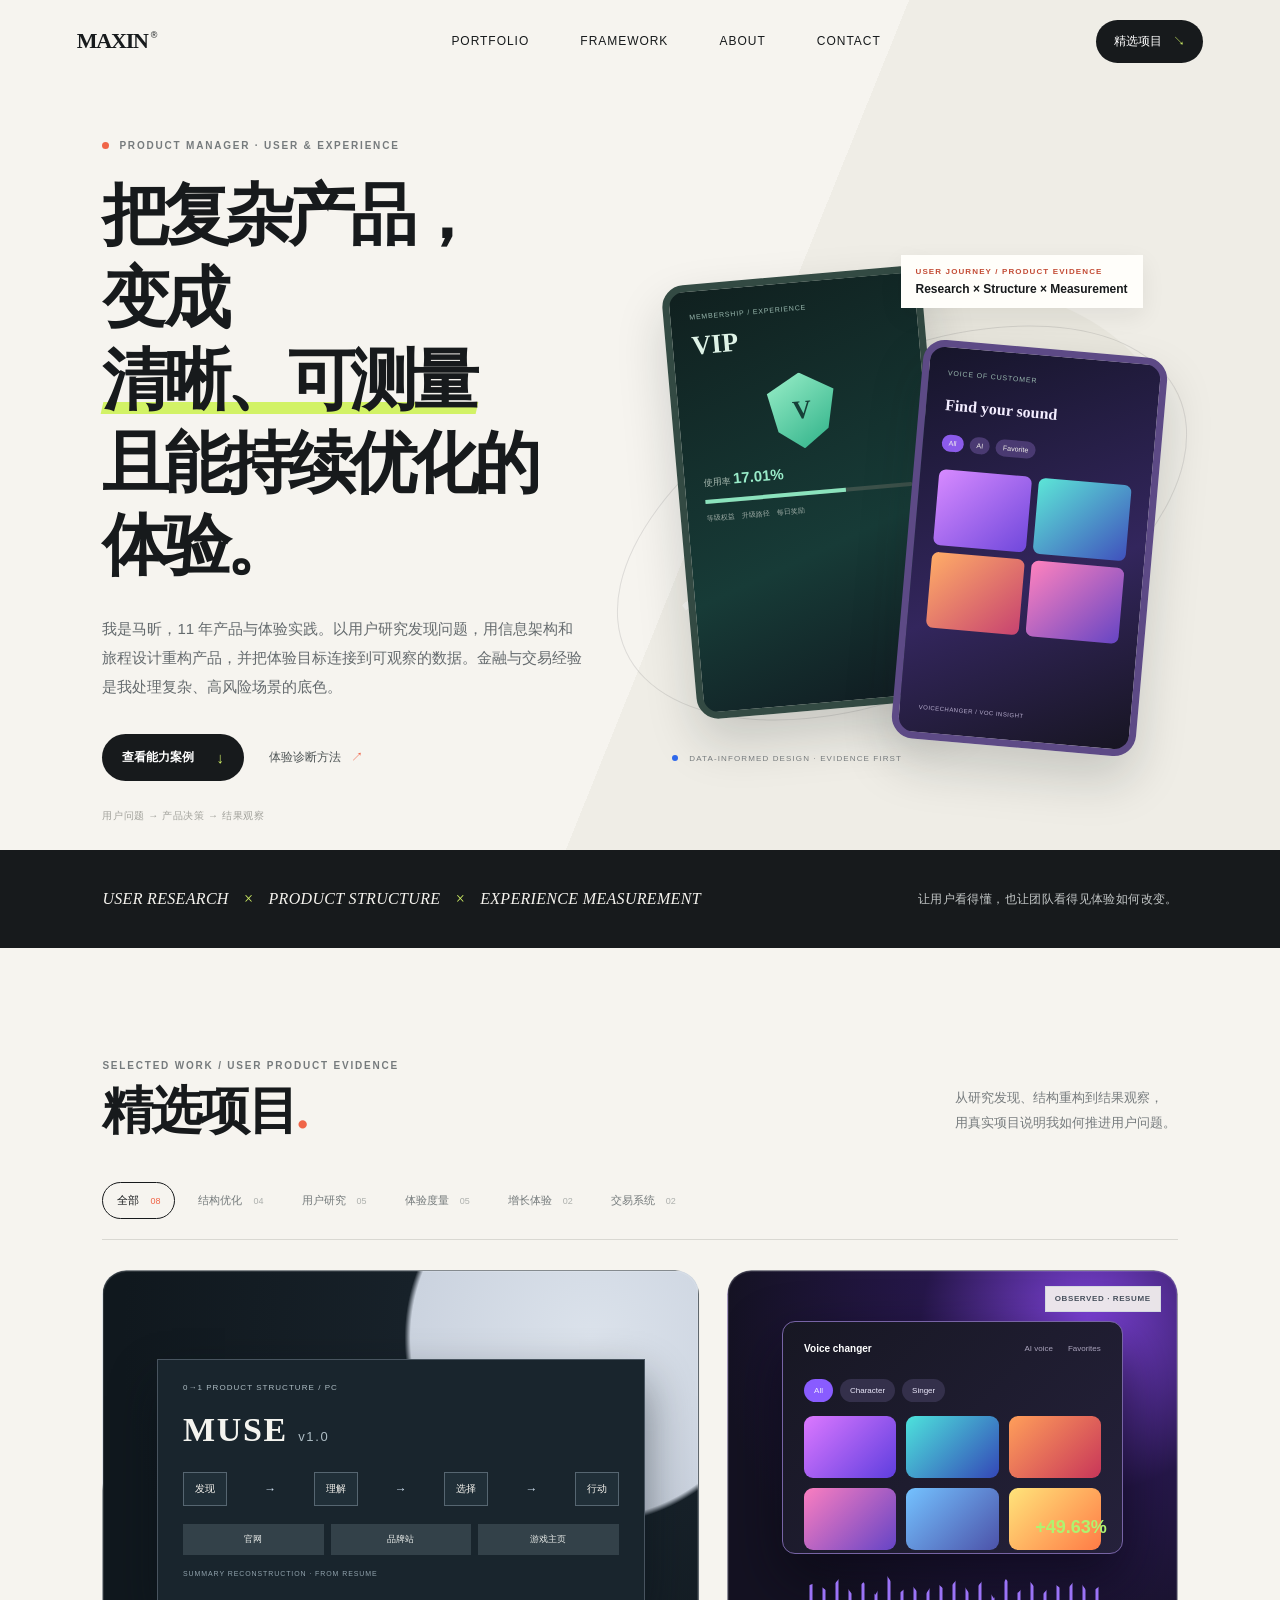
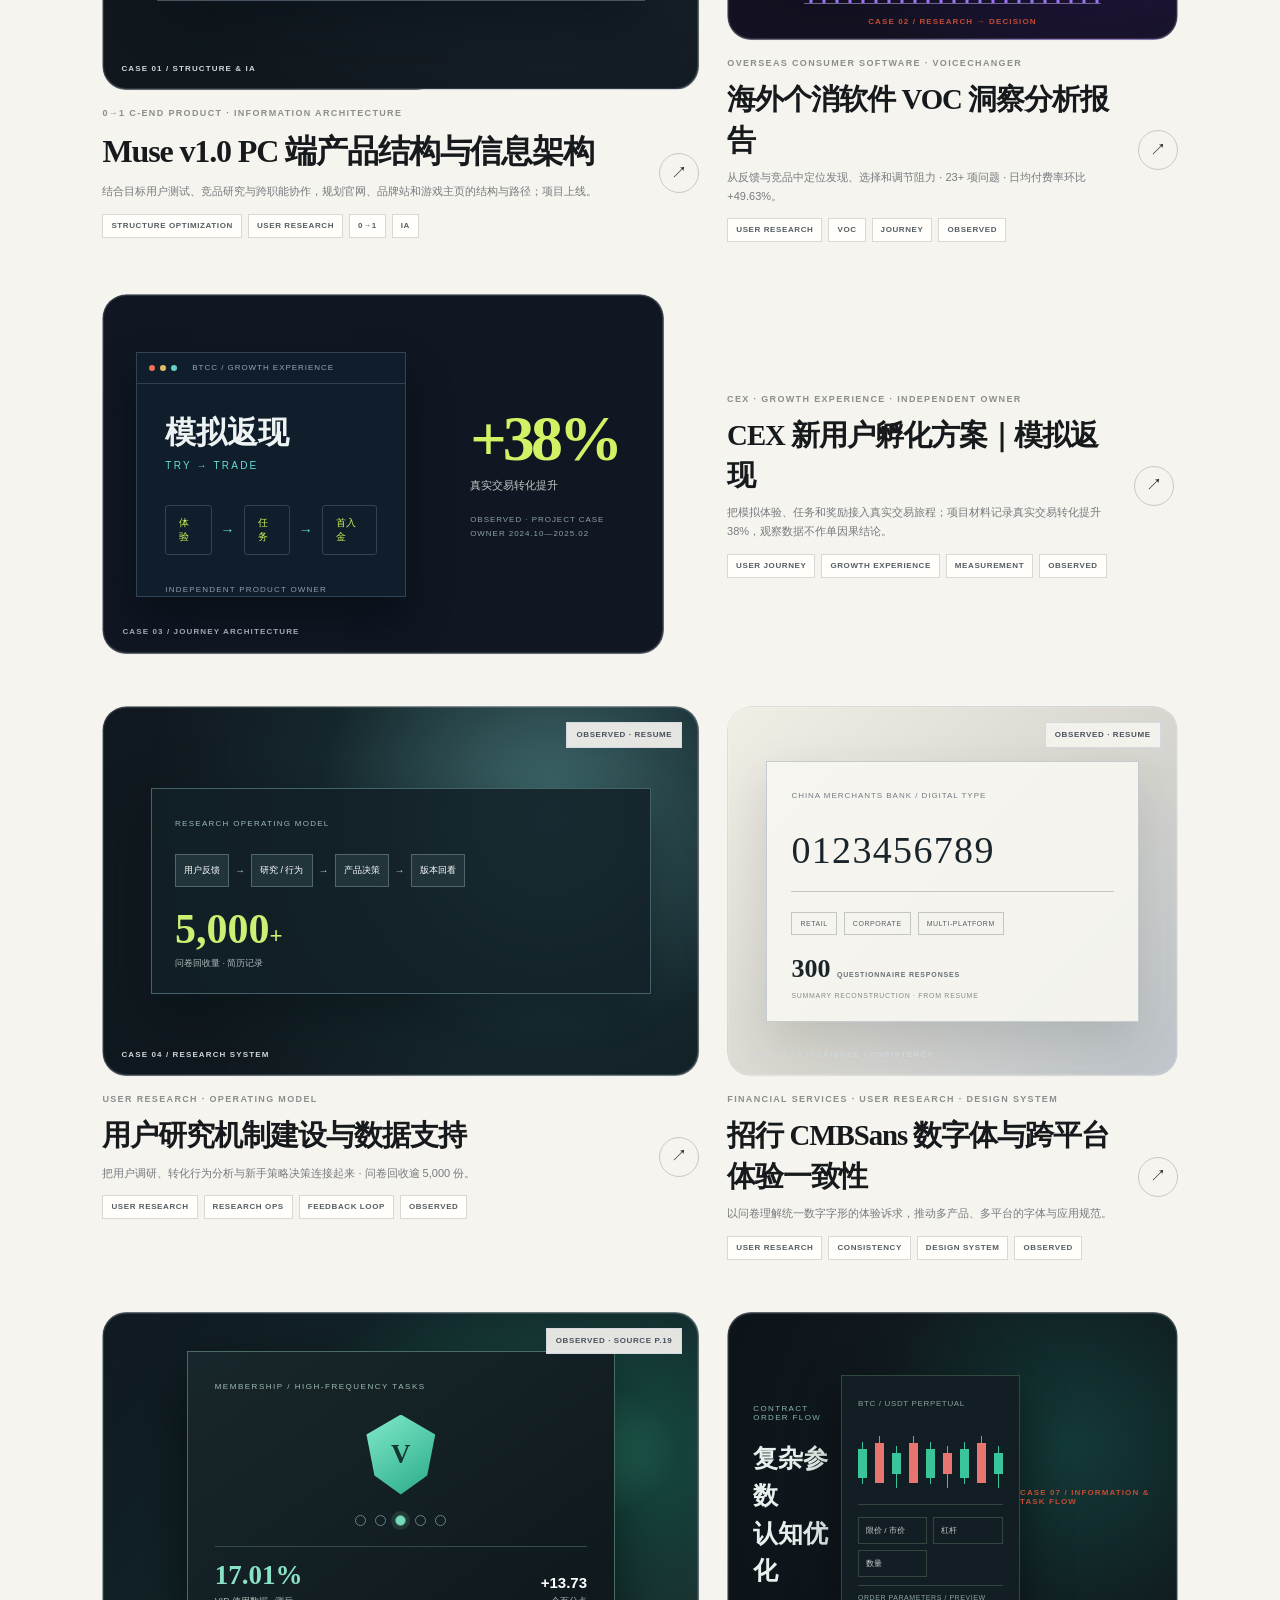
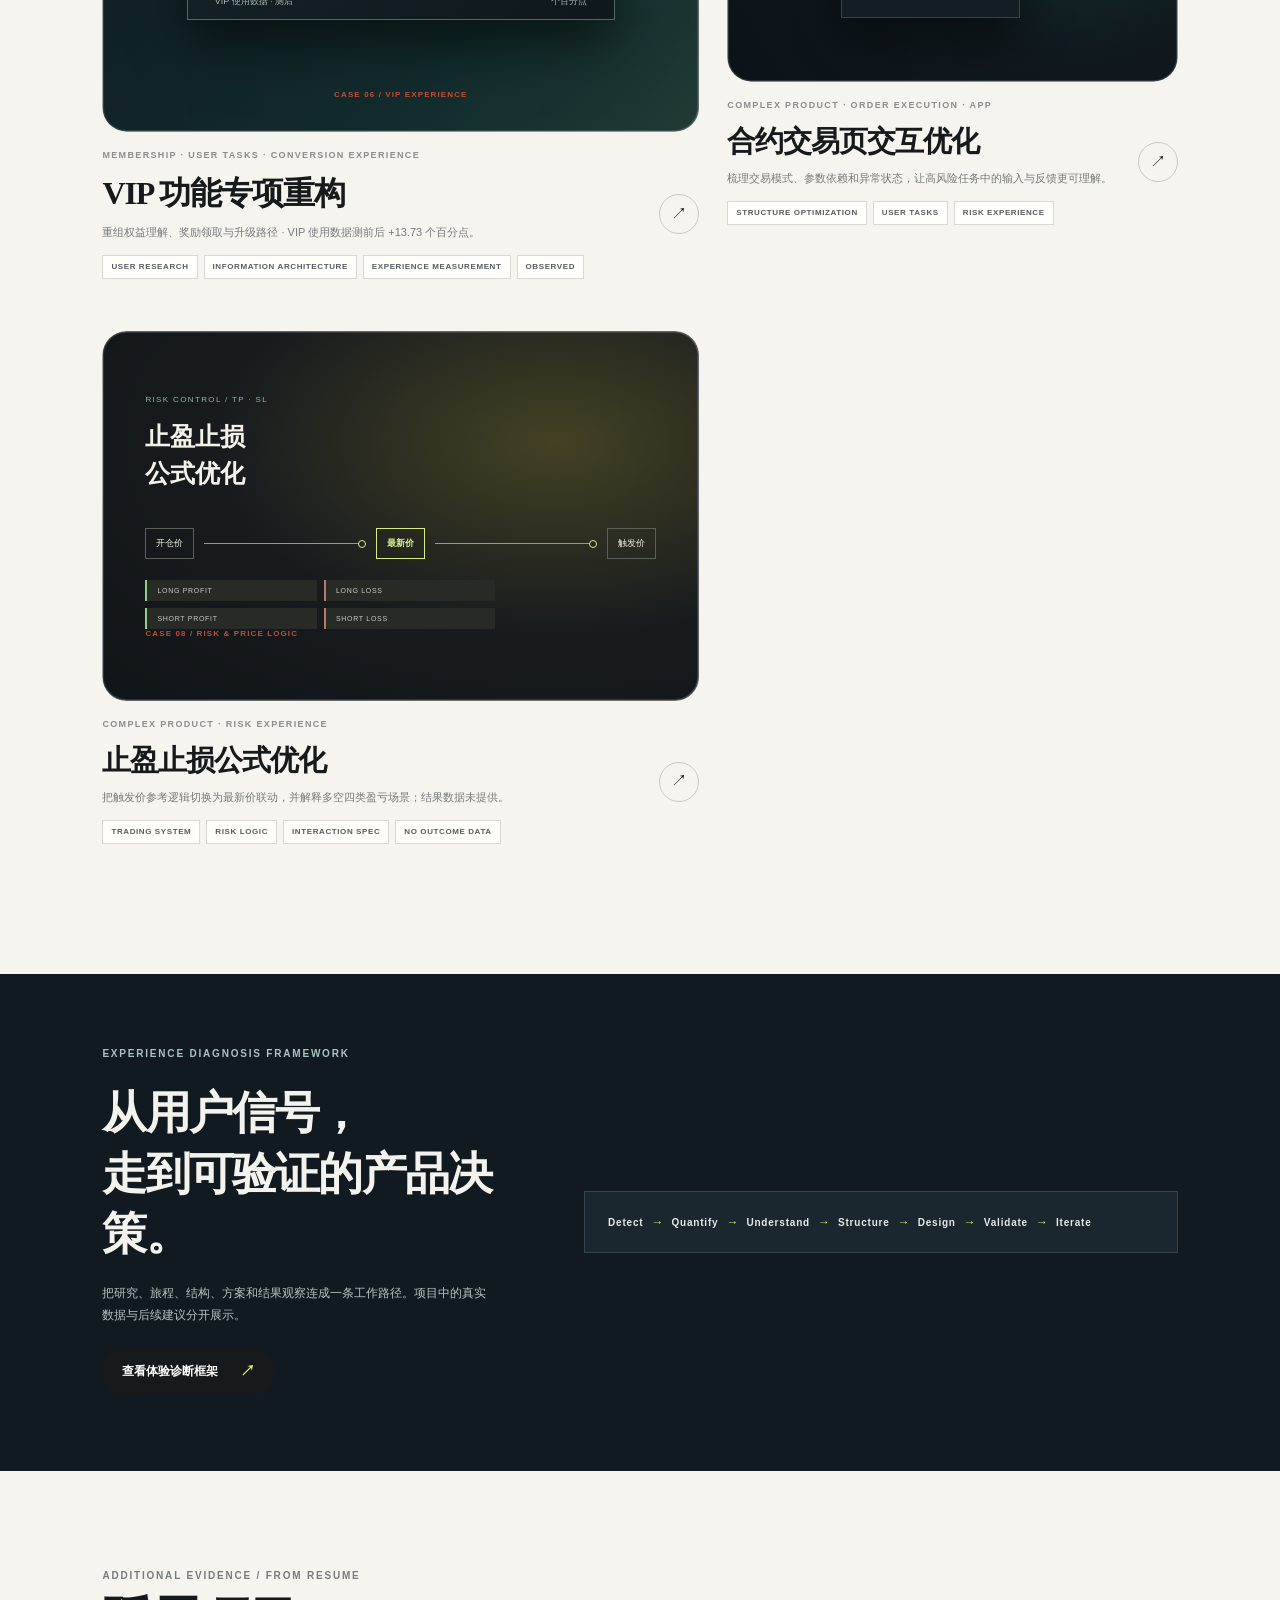
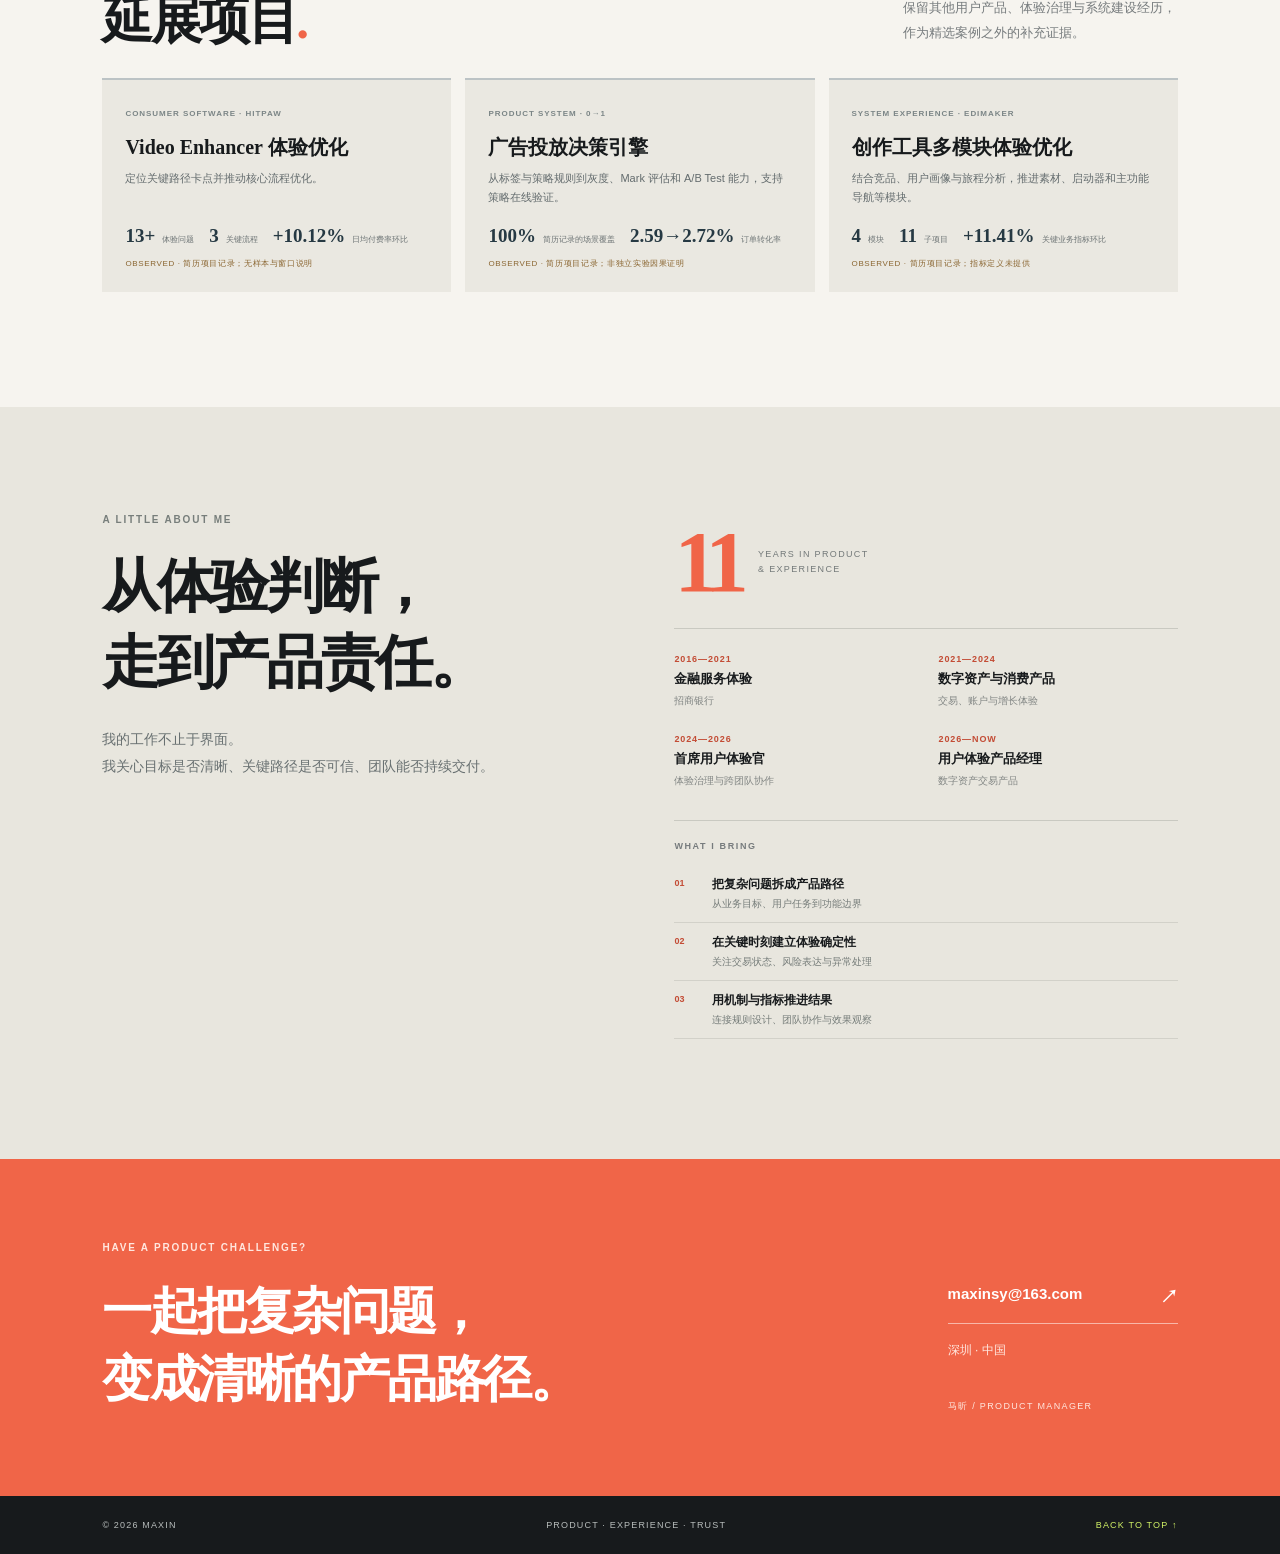
==== commit a85e3b09: "Add cashback outcome evidence to case" ====
--- a/index.html
+++ b/index.html
@@ -1,131 +1,132 @@
-<!doctype html>
-<html lang="zh-CN">
-<head>
-  <meta charset="utf-8">
-  <meta name="viewport" content="width=device-width, initial-scale=1">
-  <meta name="theme-color" content="#f6f4ef">
-  <meta name="description" content="马昕的用户产品与体验作品集：用户研究、产品结构、体验度量与复杂业务产品设计。">
-  <title>马昕 — Product & Experience</title>
-  <link rel="stylesheet" href="styles.css?v=20261001-1">
-</head>
-<body>
-  <header class="site-header">
-    <a class="wordmark" href="#home" aria-label="Maxin 首页">MAXIN<span>®</span></a>
-    <nav aria-label="主导航">
-      <a href="#work">Portfolio</a><a href="framework.html">Framework</a><a href="about.html">About</a><a href="#contact">Contact</a>
-    </nav>
-    <a class="header-cta" href="#work">精选项目 <span>↘</span></a>
-  </header>
-
-  <main>
-    <section class="hero" id="home">
-      <div class="hero-copy">
-        <p class="eyebrow"><i></i> PRODUCT MANAGER · USER & EXPERIENCE</p>
-        <h1>把复杂产品，<br>变成<span>清晰、可测量</span><br>且能持续优化的体验。</h1>
-        <p class="hero-summary">我是马昕，11 年产品与体验实践。以用户研究发现问题，用信息架构和旅程设计重构产品，并把体验目标连接到可观察的数据。金融与交易经验是我处理复杂、高风险场景的底色。</p>
-        <div class="hero-actions"><a class="button button-dark" href="#work">查看能力案例 <b>↓</b></a><a class="text-link" href="framework.html">体验诊断方法 <span>↗</span></a></div>
-        <div class="hero-meta"><span>SHENZHEN, CN</span><span>PRODUCT · RESEARCH · MEASUREMENT</span></div>
-      </div>
-      <div class="hero-art" aria-label="会员体验与用户研究案例">
-        <div class="art-orbit orbit-one"></div><div class="art-orbit orbit-two"></div>
-        <div class="art-label label-top"><span>USER JOURNEY / PRODUCT EVIDENCE</span><b>Research × Structure × Measurement</b></div>
-        <div class="screen screen-market hero-vip-card" aria-label="VIP 会员体验项目视觉"><span>MEMBERSHIP / EXPERIENCE</span><b>VIP</b><i class="hero-vip-gem">V</i><small>使用率 <strong>17.01%</strong></small><div class="hero-progress"><i></i></div><em>等级权益　升级路径　每日奖励</em></div>
-        <div class="screen screen-asset hero-voc-card" aria-label="VOC 体验洞察项目视觉"><span>VOICE OF CUSTOMER</span><b>Find your sound</b><div class="hero-voc-tags"><i>All</i><i>AI</i><i>Favorite</i></div><div class="hero-voc-grid"><i></i><i></i><i></i><i></i></div><small>VOICECHANGER / VOC INSIGHT</small></div>
-        <div class="art-caption"><span class="pulse"></span> DATA-INFORMED DESIGN · EVIDENCE FIRST</div>
-      </div>
-      <div class="hero-bottom-note">用户问题 → 产品决策 → 结果观察</div>
-    </section>
-
-    <section class="intro-band" aria-label="定位">
-      <p>USER RESEARCH <span>×</span> PRODUCT STRUCTURE <span>×</span> EXPERIENCE MEASUREMENT</p>
-      <p>让用户看得懂，也让团队看得见体验如何改变。</p>
-    </section>
-
-    <section class="work section-wrap" id="work">
-      <div class="section-heading">
-        <div><p class="eyebrow">SELECTED WORK / USER PRODUCT EVIDENCE</p><h2>精选项目<span class="heading-dot">.</span></h2></div>
-        <p class="section-lede">从研究发现、结构重构到结果观察，<br>用真实项目说明我如何推进用户问题。</p>
-      </div>
-      <div class="filters" role="group" aria-label="筛选项目">
-        <button class="filter active" data-filter="all">全部 <span>08</span></button>
-        <button class="filter" data-filter="structure">结构优化 <span>04</span></button>
-        <button class="filter" data-filter="research">用户研究 <span>05</span></button>
-        <button class="filter" data-filter="measurement">体验度量 <span>05</span></button>
-        <button class="filter" data-filter="growth">增长体验 <span>02</span></button>
-        <button class="filter" data-filter="trading">交易系统 <span>02</span></button>
-      </div>
-
-      <div class="project-grid">
-        <button class="project-card card-feature" data-case="muse" data-category="structure research">
-          <div class="project-visual visual-muse"><div class="muse-map"><span>0→1 PRODUCT STRUCTURE / PC</span><b>MUSE <small>v1.0</small></b><div class="muse-path"><i>发现</i><em>→</em><i>理解</i><em>→</em><i>选择</i><em>→</em><i>行动</i></div><div class="muse-surfaces"><span>官网</span><span>品牌站</span><span>游戏主页</span></div><small>SUMMARY RECONSTRUCTION · FROM RESUME</small></div><span class="visual-index">CASE 01 / STRUCTURE & IA</span></div>
-          <div class="project-info"><div><p class="project-type">0→1 C-END PRODUCT · INFORMATION ARCHITECTURE</p><h3>Muse v1.0 PC 端产品结构与信息架构</h3><p class="project-desc">结合目标用户测试、竞品研究与跨职能协作，规划官网、品牌站和游戏主页的结构与路径；项目上线。</p><div class="project-tags"><span>STRUCTURE OPTIMIZATION</span><span>USER RESEARCH</span><span>0→1</span><span>IA</span></div></div><span class="circle-arrow">↗</span></div>
-        </button>
-
-        <button class="project-card" data-case="voc" data-category="structure research measurement">
-          <div class="project-visual visual-voc"><div class="voc-interface"><div class="voc-nav"><b>Voice changer</b><span>AI voice</span><span>Favorites</span></div><div class="voc-tile-row"><i>All</i><i>Character</i><i>Singer</i></div><div class="voc-tiles"><i></i><i></i><i></i><i></i><i></i><i></i></div><div class="voc-wave"></div><span class="voc-lift">+49.63%</span></div><span class="evidence-stamp">OBSERVED · RESUME</span><span class="visual-index">CASE 02 / RESEARCH → DECISION</span></div>
-          <div class="project-info"><div><p class="project-type">OVERSEAS CONSUMER SOFTWARE · VOICECHANGER</p><h3>海外个消软件 VOC 洞察分析报告</h3><p class="project-desc">从反馈与竞品中定位发现、选择和调节阻力 · 23+ 项问题 · 日均付费率环比 +49.63%。</p><div class="project-tags"><span>USER RESEARCH</span><span>VOC</span><span>JOURNEY</span><span>OBSERVED</span></div></div><span class="circle-arrow">↗</span></div>
-        </button>
-
-        <button class="project-card card-wide card-cashback" data-case="cashback" data-category="structure growth measurement">
-          <div class="project-visual visual-cashback"><div class="mini-window"><div class="window-top"><i></i><i></i><i></i><span>BTCC / GROWTH EXPERIENCE</span></div><div class="window-content"><b>模拟返现</b><span>TRY → TRADE</span><div class="window-path"><i>体验</i><b>→</b><i>任务</i><b>→</b><i>首入金</i></div><small>INDEPENDENT PRODUCT OWNER</small></div></div><div class="cashback-side-stat"><b>≈33×</b><span>人均首入金 / 人均体验成本</span><small>OBSERVED IN SOURCE<br>OWNER 2024.10—2025.02</small></div><span class="visual-index">CASE 03 / JOURNEY ARCHITECTURE</span></div>
-          <div class="project-info"><div><p class="project-type">CEX · GROWTH EXPERIENCE · INDEPENDENT OWNER</p><h3>CEX 新用户孵化方案｜模拟返现</h3><p class="project-desc">把模拟体验、任务和奖励接入真实交易旅程；≈33×仅表示金额比值，不代表利润或因果 ROI。</p><div class="project-tags"><span>USER JOURNEY</span><span>GROWTH EXPERIENCE</span><span>MEASUREMENT</span><span>OBSERVED</span></div></div><span class="circle-arrow">↗</span></div>
-        </button>
-
-        <button class="project-card" data-case="research" data-category="research measurement">
-          <div class="project-visual visual-research"><div class="research-loop"><span>RESEARCH OPERATING MODEL</span><div><i>用户反馈</i><b>→</b><i>研究 / 行为</i><b>→</b><i>产品决策</i><b>→</b><i>版本回看</i></div><strong>5,000<span>+</span></strong><small>问卷回收量 · 简历记录</small></div><span class="evidence-stamp">OBSERVED · RESUME</span><span class="visual-index">CASE 04 / RESEARCH SYSTEM</span></div>
-          <div class="project-info"><div><p class="project-type">USER RESEARCH · OPERATING MODEL</p><h3>用户研究机制建设与数据支持</h3><p class="project-desc">把用户调研、转化行为分析与新手策略决策连接起来 · 问卷回收逾 5,000 份。</p><div class="project-tags"><span>USER RESEARCH</span><span>RESEARCH OPS</span><span>FEEDBACK LOOP</span><span>OBSERVED</span></div></div><span class="circle-arrow">↗</span></div>
-        </button>
-
-        <button class="project-card" data-case="cmb" data-category="research measurement">
-          <div class="project-visual visual-cmb"><div class="cmb-specimen"><span>CHINA MERCHANTS BANK / DIGITAL TYPE</span><div class="cmb-numerals">0123456789</div><div class="cmb-rules"><i>RETAIL</i><i>CORPORATE</i><i>MULTI-PLATFORM</i></div><b>300 <small>QUESTIONNAIRE RESPONSES</small></b><small>SUMMARY RECONSTRUCTION · FROM RESUME</small></div><span class="evidence-stamp">OBSERVED · RESUME</span><span class="visual-index">CASE 05 / EXPERIENCE CONSISTENCY</span></div>
-          <div class="project-info"><div><p class="project-type">FINANCIAL SERVICES · USER RESEARCH · DESIGN SYSTEM</p><h3>招行 CMBSans 数字体与跨平台体验一致性</h3><p class="project-desc">以问卷理解统一数字字形的体验诉求，推动多产品、多平台的字体与应用规范。</p><div class="project-tags"><span>USER RESEARCH</span><span>CONSISTENCY</span><span>DESIGN SYSTEM</span><span>OBSERVED</span></div></div><span class="circle-arrow">↗</span></div>
-        </button>
-
-        <button class="project-card card-feature" data-case="vip" data-category="research measurement growth">
-          <div class="project-visual visual-vip"><div class="vip-mock"><span>MEMBERSHIP / HIGH-FREQUENCY TASKS</span><div class="vip-gem">V</div><div class="vip-levels"><i></i><i></i><i></i><i></i><i></i></div><div class="vip-metrics"><b>17.01%<small>VIP 使用数据 · 测后</small></b><strong>+13.73<small>个百分点</small></strong></div></div><span class="evidence-stamp">OBSERVED · SOURCE P.19</span><span class="visual-index">CASE 06 / VIP EXPERIENCE</span></div>
-          <div class="project-info"><div><p class="project-type">MEMBERSHIP · USER TASKS · CONVERSION EXPERIENCE</p><h3>VIP 功能专项重构</h3><p class="project-desc">重组权益理解、奖励领取与升级路径 · VIP 使用数据测前后 +13.73 个百分点。</p><div class="project-tags"><span>USER RESEARCH</span><span>INFORMATION ARCHITECTURE</span><span>EXPERIENCE MEASUREMENT</span><span>OBSERVED</span></div></div><span class="circle-arrow">↗</span></div>
-        </button>
-
-        <button class="project-card" data-case="contract" data-category="structure trading">
-          <div class="project-visual visual-contract"><div class="contract-title"><span>CONTRACT ORDER FLOW</span><b>复杂参数<br>认知优化</b></div><div class="contract-panel"><small>BTC / USDT PERPETUAL</small><div class="candle-bars"><i></i><i></i><i></i><i></i><i></i><i></i><i></i><i></i><i></i></div><div class="contract-fields"><span>限价 / 市价</span><span>杠杆</span><span>数量</span></div><div class="contract-preview-label">ORDER PARAMETERS / PREVIEW</div></div><span class="visual-index">CASE 07 / INFORMATION & TASK FLOW</span></div>
-          <div class="project-info"><div><p class="project-type">COMPLEX PRODUCT · ORDER EXECUTION · APP</p><h3>合约交易页交互优化</h3><p class="project-desc">梳理交易模式、参数依赖和异常状态，让高风险任务中的输入与反馈更可理解。</p><div class="project-tags"><span>STRUCTURE OPTIMIZATION</span><span>USER TASKS</span><span>RISK EXPERIENCE</span></div></div><span class="circle-arrow">↗</span></div>
-        </button>
-
-        <button class="project-card" data-case="risk" data-category="trading">
-          <div class="project-visual visual-risk"><div class="risk-heading"><span>RISK CONTROL / TP · SL</span><b>止盈止损<br>公式优化</b></div><div class="risk-track"><span>开仓价</span><i></i><b>最新价</b><i></i><span>触发价</span></div><div class="risk-scenarios"><span>LONG PROFIT</span><span>LONG LOSS</span><span>SHORT PROFIT</span><span>SHORT LOSS</span></div><span class="visual-index">CASE 08 / RISK & PRICE LOGIC</span></div>
-          <div class="project-info"><div><p class="project-type">COMPLEX PRODUCT · RISK EXPERIENCE</p><h3>止盈止损公式优化</h3><p class="project-desc">把触发价参考逻辑切换为最新价联动，并解释多空四类盈亏场景；结果数据未提供。</p><div class="project-tags"><span>TRADING SYSTEM</span><span>RISK LOGIC</span><span>INTERACTION SPEC</span><span>NO OUTCOME DATA</span></div></div><span class="circle-arrow">↗</span></div>
-        </button>
-      </div>
-    </section>
-
-    <section class="framework-preview section-wrap" aria-labelledby="framework-preview-title">
-      <div class="framework-preview-copy"><p class="eyebrow">EXPERIENCE DIAGNOSIS FRAMEWORK</p><h2 id="framework-preview-title">从用户信号，<br>走到可验证的产品决策。</h2><p>把研究、旅程、结构、方案和结果观察连成一条工作路径。项目中的真实数据与后续建议分开展示。</p><a class="button button-dark" href="framework.html">查看体验诊断框架 <b>↗</b></a></div>
-      <div class="diagnosis-rail" aria-label="体验诊断七步"><span>Detect</span><i>→</i><span>Quantify</span><i>→</i><span>Understand</span><i>→</i><span>Structure</span><i>→</i><span>Design</span><i>→</i><span>Validate</span><i>→</i><span>Iterate</span></div>
-    </section>
-
-    <section class="other-work section-wrap" id="other-work" aria-labelledby="other-work-title">
-      <div class="section-heading"><div><p class="eyebrow">ADDITIONAL EVIDENCE / FROM RESUME</p><h2 id="other-work-title">延展项目<span class="heading-dot">.</span></h2></div><p class="section-lede">保留其他用户产品、体验治理与系统建设经历，<br>作为精选案例之外的补充证据。</p></div>
-      <div class="other-work-grid">
-        <article><span class="other-kicker">CONSUMER SOFTWARE · HITPAW</span><h3>Video Enhancer 体验优化</h3><p>定位关键路径卡点并推动核心流程优化。</p><div class="other-metric"><b>13+</b><span>体验问题</span><b>3</b><span>关键流程</span><b>+10.12%</b><span>日均付费率环比</span></div><small class="evidence-inline">OBSERVED · 简历项目记录；无样本与窗口说明</small></article>
-        <article><span class="other-kicker">PRODUCT SYSTEM · 0→1</span><h3>广告投放决策引擎</h3><p>从标签与策略规则到灰度、Mark 评估和 A/B Test 能力，支持策略在线验证。</p><div class="other-metric"><b>100%</b><span>简历记录的场景覆盖</span><b>2.59→2.72%</b><span>订单转化率</span></div><small class="evidence-inline">OBSERVED · 简历项目记录；非独立实验因果证明</small></article>
-        <article><span class="other-kicker">SYSTEM EXPERIENCE · EDIMAKER</span><h3>创作工具多模块体验优化</h3><p>结合竞品、用户画像与旅程分析，推进素材、启动器和主功能导航等模块。</p><div class="other-metric"><b>4</b><span>模块</span><b>11</b><span>子项目</span><b>+11.41%</b><span>关键业务指标环比</span></div><small class="evidence-inline">OBSERVED · 简历项目记录；指标定义未提供</small></article>
-      </div>
-    </section>
-
-    <section class="about section-wrap" id="about">
-      <div class="about-head"><p class="eyebrow">A LITTLE ABOUT ME</p><h2>从体验判断，<br>走到产品责任。</h2><p>我的工作不止于界面。<br>我关心目标是否清晰、关键路径是否可信、团队能否持续交付。</p></div>
-      <div class="about-side"><div class="years"><strong>11</strong><span>YEARS IN PRODUCT<br>& EXPERIENCE</span></div><div class="about-rule"></div><div class="timeline"><div><span>2016—2021</span><b>金融服务体验</b><small>招商银行</small></div><div><span>2021—2024</span><b>数字资产与消费产品</b><small>交易、账户与增长体验</small></div><div><span>2024—2026</span><b>首席用户体验官</b><small>体验治理与跨团队协作</small></div><div><span>2026—NOW</span><b>用户体验产品经理</b><small>数字资产交易产品</small></div></div><div class="strengths"><p class="eyebrow">WHAT I BRING</p><div><span>01</span><b>把复杂问题拆成产品路径</b><small>从业务目标、用户任务到功能边界</small></div><div><span>02</span><b>在关键时刻建立体验确定性</b><small>关注交易状态、风险表达与异常处理</small></div><div><span>03</span><b>用机制与指标推进结果</b><small>连接规则设计、团队协作与效果观察</small></div></div></div>
-    </section>
-
-    <section class="contact" id="contact"><div><p class="eyebrow">HAVE A PRODUCT CHALLENGE?</p><h2>一起把复杂问题，<br>变成清晰的产品路径。</h2></div><div class="contact-links"><a href="mailto:maxinsy@163.com">maxinsy@163.com <span>↗</span></a><p>深圳 · 中国</p><small>马昕 / PRODUCT MANAGER</small></div></section>
-  </main>
-  <footer class="site-footer"><span>© 2026 MAXIN</span><span>PRODUCT · EXPERIENCE · TRUST</span><a href="#home">BACK TO TOP ↑</a></footer>
-
-  <dialog class="case-dialog" id="caseDialog" aria-label="项目案例详情">
-    <button class="dialog-close" aria-label="关闭案例">×</button>
-    <article id="caseContent" class="case-content"></article>
-  </dialog>
-  <dialog class="lightbox" id="lightbox" aria-label="界面截图放大"><button class="lightbox-close" aria-label="关闭图片">×</button><img id="lightboxImage" alt="放大的产品界面截图"><p>点击图片外侧或按 Esc 关闭</p></dialog>
-  <script src="app.js?v=20261001-1"></script>
-</body>
-</html>
+<!doctype html>
+<html lang="zh-CN">
+<head>
+  <meta charset="utf-8">
+  <meta name="viewport" content="width=device-width, initial-scale=1">
+  <meta name="theme-color" content="#f6f4ef">
+  <meta name="description" content="马昕的用户产品与体验作品集：用户研究、产品结构、体验度量与复杂业务产品设计。">
+  <title>马昕 — Product & Experience</title>
+  <link rel="stylesheet" href="styles.css?v=20261001-2">
+</head>
+<body>
+  <header class="site-header">
+    <a class="wordmark" href="#home" aria-label="Maxin 首页">MAXIN<span>®</span></a>
+    <nav aria-label="主导航">
+      <a href="#work">Portfolio</a><a href="framework.html">Framework</a><a href="about.html">About</a><a href="#contact">Contact</a>
+    </nav>
+    <a class="header-cta" href="#work">精选项目 <span>↘</span></a>
+  </header>
+
+  <main>
+    <section class="hero" id="home">
+      <div class="hero-copy">
+        <p class="eyebrow"><i></i> PRODUCT MANAGER · USER & EXPERIENCE</p>
+        <h1>把复杂产品，<br>变成<span>清晰、可测量</span><br>且能持续优化的体验。</h1>
+        <p class="hero-summary">我是马昕，11 年产品与体验实践。以用户研究发现问题，用信息架构和旅程设计重构产品，并把体验目标连接到可观察的数据。金融与交易经验是我处理复杂、高风险场景的底色。</p>
+        <div class="hero-actions"><a class="button button-dark" href="#work">查看能力案例 <b>↓</b></a><a class="text-link" href="framework.html">体验诊断方法 <span>↗</span></a></div>
+        <div class="hero-meta"><span>SHENZHEN, CN</span><span>PRODUCT · RESEARCH · MEASUREMENT</span></div>
+      </div>
+      <div class="hero-art" aria-label="会员体验与用户研究案例">
+        <div class="art-orbit orbit-one"></div><div class="art-orbit orbit-two"></div>
+        <div class="art-label label-top"><span>USER JOURNEY / PRODUCT EVIDENCE</span><b>Research × Structure × Measurement</b></div>
+        <div class="screen screen-market hero-vip-card" aria-label="VIP 会员体验项目视觉"><span>MEMBERSHIP / EXPERIENCE</span><b>VIP</b><i class="hero-vip-gem">V</i><small>使用率 <strong>17.01%</strong></small><div class="hero-progress"><i></i></div><em>等级权益　升级路径　每日奖励</em></div>
+        <div class="screen screen-asset hero-voc-card" aria-label="VOC 体验洞察项目视觉"><span>VOICE OF CUSTOMER</span><b>Find your sound</b><div class="hero-voc-tags"><i>All</i><i>AI</i><i>Favorite</i></div><div class="hero-voc-grid"><i></i><i></i><i></i><i></i></div><small>VOICECHANGER / VOC INSIGHT</small></div>
+        <div class="art-caption"><span class="pulse"></span> DATA-INFORMED DESIGN · EVIDENCE FIRST</div>
+      </div>
+      <div class="hero-bottom-note">用户问题 → 产品决策 → 结果观察</div>
+    </section>
+
+    <section class="intro-band" aria-label="定位">
+      <p>USER RESEARCH <span>×</span> PRODUCT STRUCTURE <span>×</span> EXPERIENCE MEASUREMENT</p>
+      <p>让用户看得懂，也让团队看得见体验如何改变。</p>
+    </section>
+
+    <section class="work section-wrap" id="work">
+      <div class="section-heading">
+        <div><p class="eyebrow">SELECTED WORK / USER PRODUCT EVIDENCE</p><h2>精选项目<span class="heading-dot">.</span></h2></div>
+        <p class="section-lede">从研究发现、结构重构到结果观察，<br>用真实项目说明我如何推进用户问题。</p>
+      </div>
+      <div class="filters" role="group" aria-label="筛选项目">
+        <button class="filter active" data-filter="all">全部 <span>08</span></button>
+        <button class="filter" data-filter="structure">结构优化 <span>04</span></button>
+        <button class="filter" data-filter="research">用户研究 <span>05</span></button>
+        <button class="filter" data-filter="measurement">体验度量 <span>05</span></button>
+        <button class="filter" data-filter="growth">增长体验 <span>02</span></button>
+        <button class="filter" data-filter="trading">交易系统 <span>02</span></button>
+      </div>
+
+      <div class="project-grid">
+        <button class="project-card card-feature" data-case="muse" data-category="structure research">
+          <div class="project-visual visual-muse"><div class="muse-map"><span>0→1 PRODUCT STRUCTURE / PC</span><b>MUSE <small>v1.0</small></b><div class="muse-path"><i>发现</i><em>→</em><i>理解</i><em>→</em><i>选择</i><em>→</em><i>行动</i></div><div class="muse-surfaces"><span>官网</span><span>品牌站</span><span>游戏主页</span></div><small>SUMMARY RECONSTRUCTION · FROM RESUME</small></div><span class="visual-index">CASE 01 / STRUCTURE & IA</span></div>
+          <div class="project-info"><div><p class="project-type">0→1 C-END PRODUCT · INFORMATION ARCHITECTURE</p><h3>Muse v1.0 PC 端产品结构与信息架构</h3><p class="project-desc">结合目标用户测试、竞品研究与跨职能协作，规划官网、品牌站和游戏主页的结构与路径；项目上线。</p><div class="project-tags"><span>STRUCTURE OPTIMIZATION</span><span>USER RESEARCH</span><span>0→1</span><span>IA</span></div></div><span class="circle-arrow">↗</span></div>
+        </button>
+
+        <button class="project-card" data-case="voc" data-category="structure research measurement">
+          <div class="project-visual visual-voc"><div class="voc-interface"><div class="voc-nav"><b>Voice changer</b><span>AI voice</span><span>Favorites</span></div><div class="voc-tile-row"><i>All</i><i>Character</i><i>Singer</i></div><div class="voc-tiles"><i></i><i></i><i></i><i></i><i></i><i></i></div><div class="voc-wave"></div><span class="voc-lift">+49.63%</span></div><span class="evidence-stamp">OBSERVED · RESUME</span><span class="visual-index">CASE 02 / RESEARCH → DECISION</span></div>
+          <div class="project-info"><div><p class="project-type">OVERSEAS CONSUMER SOFTWARE · VOICECHANGER</p><h3>海外个消软件 VOC 洞察分析报告</h3><p class="project-desc">从反馈与竞品中定位发现、选择和调节阻力 · 23+ 项问题 · 日均付费率环比 +49.63%。</p><div class="project-tags"><span>USER RESEARCH</span><span>VOC</span><span>JOURNEY</span><span>OBSERVED</span></div></div><span class="circle-arrow">↗</span></div>
+        </button>
+
+        <button class="project-card card-wide card-cashback" data-case="cashback" data-category="structure growth measurement">
+          <div class="project-visual visual-cashback"><div class="mini-window"><div class="window-top"><i></i><i></i><i></i><span>BTCC / GROWTH EXPERIENCE</span></div><div class="window-content"><b>模拟返现</b><span>TRY → TRADE</span><div class="window-path"><i>体验</i><b>→</b><i>任务</i><b>→</b><i>首入金</i></div><small>INDEPENDENT PRODUCT OWNER</small></div></div><div class="cashback-side-stat"><b>+38%</b><span>真实交易转化提升</span><small>OBSERVED · PROJECT CASE<br>OWNER 2024.10—2025.02</small></div><span class="visual-index">CASE 03 / JOURNEY ARCHITECTURE</span></div>
+          <div class="project-info"><div><p class="project-type">CEX · GROWTH EXPERIENCE · INDEPENDENT OWNER</p><h3>CEX 新用户孵化方案｜模拟返现</h3><p class="project-desc">把模拟体验、任务和奖励接入真实交易旅程；项目材料记录真实交易转化提升 38%，观察数据不作单因果结论。</p><div class="project-tags"><span>USER JOURNEY</span><span>GROWTH EXPERIENCE</span><span>MEASUREMENT</span><span>OBSERVED</span></div></div><span class="circle-arrow">↗</span></div>
+        </button>
+
+        <button class="project-card" data-case="research" data-category="research measurement">
+          <div class="project-visual visual-research"><div class="research-loop"><span>RESEARCH OPERATING MODEL</span><div><i>用户反馈</i><b>→</b><i>研究 / 行为</i><b>→</b><i>产品决策</i><b>→</b><i>版本回看</i></div><strong>5,000<span>+</span></strong><small>问卷回收量 · 简历记录</small></div><span class="evidence-stamp">OBSERVED · RESUME</span><span class="visual-index">CASE 04 / RESEARCH SYSTEM</span></div>
+          <div class="project-info"><div><p class="project-type">USER RESEARCH · OPERATING MODEL</p><h3>用户研究机制建设与数据支持</h3><p class="project-desc">把用户调研、转化行为分析与新手策略决策连接起来 · 问卷回收逾 5,000 份。</p><div class="project-tags"><span>USER RESEARCH</span><span>RESEARCH OPS</span><span>FEEDBACK LOOP</span><span>OBSERVED</span></div></div><span class="circle-arrow">↗</span></div>
+        </button>
+
+        <button class="project-card" data-case="cmb" data-category="research measurement">
+          <div class="project-visual visual-cmb"><div class="cmb-specimen"><span>CHINA MERCHANTS BANK / DIGITAL TYPE</span><div class="cmb-numerals">0123456789</div><div class="cmb-rules"><i>RETAIL</i><i>CORPORATE</i><i>MULTI-PLATFORM</i></div><b>300 <small>QUESTIONNAIRE RESPONSES</small></b><small>SUMMARY RECONSTRUCTION · FROM RESUME</small></div><span class="evidence-stamp">OBSERVED · RESUME</span><span class="visual-index">CASE 05 / EXPERIENCE CONSISTENCY</span></div>
+          <div class="project-info"><div><p class="project-type">FINANCIAL SERVICES · USER RESEARCH · DESIGN SYSTEM</p><h3>招行 CMBSans 数字体与跨平台体验一致性</h3><p class="project-desc">以问卷理解统一数字字形的体验诉求，推动多产品、多平台的字体与应用规范。</p><div class="project-tags"><span>USER RESEARCH</span><span>CONSISTENCY</span><span>DESIGN SYSTEM</span><span>OBSERVED</span></div></div><span class="circle-arrow">↗</span></div>
+        </button>
+
+        <button class="project-card card-feature" data-case="vip" data-category="research measurement growth">
+          <div class="project-visual visual-vip"><div class="vip-mock"><span>MEMBERSHIP / HIGH-FREQUENCY TASKS</span><div class="vip-gem">V</div><div class="vip-levels"><i></i><i></i><i></i><i></i><i></i></div><div class="vip-metrics"><b>17.01%<small>VIP 使用数据 · 测后</small></b><strong>+13.73<small>个百分点</small></strong></div></div><span class="evidence-stamp">OBSERVED · SOURCE P.19</span><span class="visual-index">CASE 06 / VIP EXPERIENCE</span></div>
+          <div class="project-info"><div><p class="project-type">MEMBERSHIP · USER TASKS · CONVERSION EXPERIENCE</p><h3>VIP 功能专项重构</h3><p class="project-desc">重组权益理解、奖励领取与升级路径 · VIP 使用数据测前后 +13.73 个百分点。</p><div class="project-tags"><span>USER RESEARCH</span><span>INFORMATION ARCHITECTURE</span><span>EXPERIENCE MEASUREMENT</span><span>OBSERVED</span></div></div><span class="circle-arrow">↗</span></div>
+        </button>
+
+        <button class="project-card" data-case="contract" data-category="structure trading">
+          <div class="project-visual visual-contract"><div class="contract-title"><span>CONTRACT ORDER FLOW</span><b>复杂参数<br>认知优化</b></div><div class="contract-panel"><small>BTC / USDT PERPETUAL</small><div class="candle-bars"><i></i><i></i><i></i><i></i><i></i><i></i><i></i><i></i><i></i></div><div class="contract-fields"><span>限价 / 市价</span><span>杠杆</span><span>数量</span></div><div class="contract-preview-label">ORDER PARAMETERS / PREVIEW</div></div><span class="visual-index">CASE 07 / INFORMATION & TASK FLOW</span></div>
+          <div class="project-info"><div><p class="project-type">COMPLEX PRODUCT · ORDER EXECUTION · APP</p><h3>合约交易页交互优化</h3><p class="project-desc">梳理交易模式、参数依赖和异常状态，让高风险任务中的输入与反馈更可理解。</p><div class="project-tags"><span>STRUCTURE OPTIMIZATION</span><span>USER TASKS</span><span>RISK EXPERIENCE</span></div></div><span class="circle-arrow">↗</span></div>
+        </button>
+
+        <button class="project-card" data-case="risk" data-category="trading">
+          <div class="project-visual visual-risk"><div class="risk-heading"><span>RISK CONTROL / TP · SL</span><b>止盈止损<br>公式优化</b></div><div class="risk-track"><span>开仓价</span><i></i><b>最新价</b><i></i><span>触发价</span></div><div class="risk-scenarios"><span>LONG PROFIT</span><span>LONG LOSS</span><span>SHORT PROFIT</span><span>SHORT LOSS</span></div><span class="visual-index">CASE 08 / RISK & PRICE LOGIC</span></div>
+          <div class="project-info"><div><p class="project-type">COMPLEX PRODUCT · RISK EXPERIENCE</p><h3>止盈止损公式优化</h3><p class="project-desc">把触发价参考逻辑切换为最新价联动，并解释多空四类盈亏场景；结果数据未提供。</p><div class="project-tags"><span>TRADING SYSTEM</span><span>RISK LOGIC</span><span>INTERACTION SPEC</span><span>NO OUTCOME DATA</span></div></div><span class="circle-arrow">↗</span></div>
+        </button>
+      </div>
+    </section>
+
+    <section class="framework-preview section-wrap" aria-labelledby="framework-preview-title">
+      <div class="framework-preview-copy"><p class="eyebrow">EXPERIENCE DIAGNOSIS FRAMEWORK</p><h2 id="framework-preview-title">从用户信号，<br>走到可验证的产品决策。</h2><p>把研究、旅程、结构、方案和结果观察连成一条工作路径。项目中的真实数据与后续建议分开展示。</p><a class="button button-dark" href="framework.html">查看体验诊断框架 <b>↗</b></a></div>
+      <div class="diagnosis-rail" aria-label="体验诊断七步"><span>Detect</span><i>→</i><span>Quantify</span><i>→</i><span>Understand</span><i>→</i><span>Structure</span><i>→</i><span>Design</span><i>→</i><span>Validate</span><i>→</i><span>Iterate</span></div>
+    </section>
+
+    <section class="other-work section-wrap" id="other-work" aria-labelledby="other-work-title">
+      <div class="section-heading"><div><p class="eyebrow">ADDITIONAL EVIDENCE / FROM RESUME</p><h2 id="other-work-title">延展项目<span class="heading-dot">.</span></h2></div><p class="section-lede">保留其他用户产品、体验治理与系统建设经历，<br>作为精选案例之外的补充证据。</p></div>
+      <div class="other-work-grid">
+        <article><span class="other-kicker">CONSUMER SOFTWARE · HITPAW</span><h3>Video Enhancer 体验优化</h3><p>定位关键路径卡点并推动核心流程优化。</p><div class="other-metric"><b>13+</b><span>体验问题</span><b>3</b><span>关键流程</span><b>+10.12%</b><span>日均付费率环比</span></div><small class="evidence-inline">OBSERVED · 简历项目记录；无样本与窗口说明</small></article>
+        <article><span class="other-kicker">PRODUCT SYSTEM · 0→1</span><h3>广告投放决策引擎</h3><p>从标签与策略规则到灰度、Mark 评估和 A/B Test 能力，支持策略在线验证。</p><div class="other-metric"><b>100%</b><span>简历记录的场景覆盖</span><b>2.59→2.72%</b><span>订单转化率</span></div><small class="evidence-inline">OBSERVED · 简历项目记录；非独立实验因果证明</small></article>
+        <article><span class="other-kicker">SYSTEM EXPERIENCE · EDIMAKER</span><h3>创作工具多模块体验优化</h3><p>结合竞品、用户画像与旅程分析，推进素材、启动器和主功能导航等模块。</p><div class="other-metric"><b>4</b><span>模块</span><b>11</b><span>子项目</span><b>+11.41%</b><span>关键业务指标环比</span></div><small class="evidence-inline">OBSERVED · 简历项目记录；指标定义未提供</small></article>
+      </div>
+    </section>
+
+    <section class="about section-wrap" id="about">
+      <div class="about-head"><p class="eyebrow">A LITTLE ABOUT ME</p><h2>从体验判断，<br>走到产品责任。</h2><p>我的工作不止于界面。<br>我关心目标是否清晰、关键路径是否可信、团队能否持续交付。</p></div>
+      <div class="about-side"><div class="years"><strong>11</strong><span>YEARS IN PRODUCT<br>& EXPERIENCE</span></div><div class="about-rule"></div><div class="timeline"><div><span>2016—2021</span><b>金融服务体验</b><small>招商银行</small></div><div><span>2021—2024</span><b>数字资产与消费产品</b><small>交易、账户与增长体验</small></div><div><span>2024—2026</span><b>首席用户体验官</b><small>体验治理与跨团队协作</small></div><div><span>2026—NOW</span><b>用户体验产品经理</b><small>数字资产交易产品</small></div></div><div class="strengths"><p class="eyebrow">WHAT I BRING</p><div><span>01</span><b>把复杂问题拆成产品路径</b><small>从业务目标、用户任务到功能边界</small></div><div><span>02</span><b>在关键时刻建立体验确定性</b><small>关注交易状态、风险表达与异常处理</small></div><div><span>03</span><b>用机制与指标推进结果</b><small>连接规则设计、团队协作与效果观察</small></div></div></div>
+    </section>
+
+    <section class="contact" id="contact"><div><p class="eyebrow">HAVE A PRODUCT CHALLENGE?</p><h2>一起把复杂问题，<br>变成清晰的产品路径。</h2></div><div class="contact-links"><a href="mailto:maxinsy@163.com">maxinsy@163.com <span>↗</span></a><p>深圳 · 中国</p><small>马昕 / PRODUCT MANAGER</small></div></section>
+  </main>
+  <footer class="site-footer"><span>© 2026 MAXIN</span><span>PRODUCT · EXPERIENCE · TRUST</span><a href="#home">BACK TO TOP ↑</a></footer>
+
+  <dialog class="case-dialog" id="caseDialog" aria-label="项目案例详情">
+    <button class="dialog-close" aria-label="关闭案例">×</button>
+    <article id="caseContent" class="case-content"></article>
+  </dialog>
+  <dialog class="lightbox" id="lightbox" aria-label="界面截图放大"><button class="lightbox-close" aria-label="关闭图片">×</button><img id="lightboxImage" alt="放大的产品界面截图"><p>点击图片外侧或按 Esc 关闭</p></dialog>
+  <script src="app.js?v=20261001-2"></script>
+</body>
+</html>
+
--- a/styles.css
+++ b/styles.css
@@ -7,7 +7,7 @@
 .section-wrap{padding-left:clamp(24px,8vw,124px);padding-right:clamp(24px,8vw,124px)}.work{padding-top:112px;padding-bottom:130px}.section-heading{display:flex;align-items:end;justify-content:space-between;margin-bottom:43px}.section-heading .eyebrow{margin-bottom:12px}.section-heading h2{font:700 clamp(36px,4vw,53px)/1.1 var(--serif);letter-spacing:-.05em;margin:0}.heading-dot{color:var(--orange)}.section-lede{font-size:13px;line-height:1.9;color:var(--muted);margin:0 2px 4px 30px}.filters{display:flex;gap:8px;padding-bottom:20px;border-bottom:1px solid var(--line);margin-bottom:30px}.filter{border:1px solid transparent;border-radius:99px;background:transparent;padding:10px 14px;font-size:11px;color:#747a7b;cursor:pointer;transition:.2s}.filter span{font-size:9px;margin-left:8px;color:#adb0ad}.filter:hover,.filter.active{color:var(--ink);border-color:var(--ink);background:var(--paper)}.filter.active span{color:var(--orange)}.project-grid{display:grid;grid-template-columns:1.14fr .86fr;column-gap:28px;row-gap:52px;align-items:start}.project-card{text-align:left;border:0;padding:0;background:transparent;cursor:pointer;min-width:0}.project-card:nth-child(2){margin-top:105px}.project-card:nth-child(3){margin-top:-68px}.project-card:nth-child(4){margin-top:35px}.project-card.card-wide{grid-column:1/-1;display:grid;grid-template-columns:1.08fr .92fr;align-items:center;gap:35px;margin-top:4px}.project-visual{height:370px;overflow:hidden;position:relative;transition:transform .35s cubic-bezier(.2,.7,.2,1),box-shadow .35s}.project-card:hover .project-visual{transform:translateY(-7px);box-shadow:0 18px 38px rgba(25,30,31,.12)}.project-info{display:flex;align-items:center;justify-content:space-between;padding-top:18px;gap:18px}.project-type{font-size:9px;letter-spacing:.15em;color:#8b8e8c;font-weight:700;margin:0 0 11px}.project-info h3{font:650 clamp(21px,2.25vw,30px)/1.4 var(--serif);letter-spacing:-.035em;margin:0}.project-desc{color:var(--muted);font-size:11px;line-height:1.7;margin:8px 0 0}.circle-arrow{width:40px;height:40px;border:1px solid #cac9c1;border-radius:50%;display:grid;place-items:center;font-size:16px;flex:none;transition:.25s}.project-card:hover .circle-arrow{background:var(--orange);border-color:var(--orange);color:white;transform:rotate(45deg)}.visual-cashback{background:#101723;display:grid;place-items:center}.mini-window{width:71%;height:76%;background:#101d2b;border:1px solid #314455;position:relative;box-shadow:0 22px 40px #03070a77}.window-top{height:31px;border-bottom:1px solid #2e4051;display:flex;gap:5px;align-items:center;padding:0 12px;color:#93a7b8}.window-top i{display:block;width:6px;height:6px;border-radius:50%;background:#ed7057}.window-top i:nth-child(2){background:#e2be62}.window-top i:nth-child(3){background:#62d2c5}.window-top span{font:8px var(--sans);letter-spacing:.12em;margin-left:10px}.window-content{padding:28px 28px;color:#edf2f2;display:flex;flex-direction:column}.window-content b{font:700 31px var(--serif)}.window-content>span{font:10px var(--sans);letter-spacing:.22em;color:#65ded7;margin-top:6px}.window-path{display:flex;gap:9px;align-items:center;margin-top:34px;color:#c9f45a}.window-path i{font-style:normal;border:1px solid #304453;border-radius:3px;padding:10px 13px;font-size:10px}.window-path b{font:14px var(--sans);color:#65ded7}.window-content small{font:8px var(--sans);letter-spacing:.15em;color:#8da0ad;margin-top:30px}.visual-cashback .visual-index,.visual-service .visual-index,.visual-interface .visual-index,.visual-growth .visual-index,.visual-legacy .visual-index{position:absolute;bottom:17px;left:19px;color:#9eabb3}.visual-service{background:var(--orange);padding:39px 38px;color:#fff}.service-quote{font:700 31px/1.5 var(--serif);letter-spacing:-.03em}.service-quote em{font-style:normal;color:#202427}.service-lines{display:flex;align-items:center;gap:10px;position:absolute;left:39px;right:39px;bottom:77px;font-size:10px;letter-spacing:.05em}.service-lines i{height:1px;flex:1;background:#ffffff77}.visual-interface{background:#e7e6df;display:grid;place-items:center}.interface-stack{display:flex;gap:13px;align-items:center;justify-content:center;height:82%;width:90%}.interface-stack img{height:100%;max-width:31%;object-fit:cover;object-position:top;border:5px solid #171b1e;border-radius:13px;box-shadow:0 14px 20px #1b202322;transition:transform .25s}.project-card:hover .interface-stack img:nth-child(1){transform:translateY(7px) rotate(-3deg)}.project-card:hover .interface-stack img:nth-child(2){transform:translateY(-5px)}.project-card:hover .interface-stack img:nth-child(3){transform:translateY(7px) rotate(3deg)}.visual-interface .visual-index{color:#687178}.visual-growth{background:#e7e7e0;padding:42px 40px}.growth-kicker{font-size:9px;color:#717877;letter-spacing:.16em}.growth-numbers{display:flex;align-items:center;gap:18px;margin-top:46px}.growth-numbers b{font:700 clamp(34px,5vw,63px)/1 var(--serif);letter-spacing:-.06em}.growth-numbers b:last-child{color:var(--blue)}.growth-numbers b span{font-size:.48em}.growth-numbers>i{font-style:normal;color:var(--orange);font-size:25px}.growth-baseline{height:55px;display:flex;align-items:end;gap:7px;margin-top:18px}.growth-baseline i{display:block;width:8%;background:#bcc4be;height:22%;border-radius:2px 2px 0 0}.growth-baseline i:nth-child(2){height:39%}.growth-baseline i:nth-child(3){height:31%}.growth-baseline i:nth-child(4){height:63%;background:#8bb5eb}.growth-baseline i:nth-child(5){height:86%;background:var(--blue)}.visual-legacy{display:flex;align-items:center;justify-content:center;gap:4vw;background:#121b21;color:#f4f4ef}.legacy-stat{display:flex;flex-direction:column;gap:10px}.legacy-stat b{font:700 clamp(30px,4vw,52px)/1 var(--serif);color:var(--lime);letter-spacing:-.06em}.legacy-stat:nth-of-type(2) b{color:#61d8dc}.legacy-stat span{font-size:9px;color:#a9b4b4;letter-spacing:.12em}.legacy-divider{width:1px;height:94px;background:#48545a}.visual-legacy .visual-index{left:20px}
 .about{display:grid;grid-template-columns:.96fr 1.04fr;gap:10%;background:#e8e6de;padding-top:107px;padding-bottom:120px}.about-head .eyebrow{color:#777e7b}.about-head h2{font:700 clamp(39px,4.5vw,61px)/1.31 var(--serif);letter-spacing:-.06em;margin:0 0 26px}.about-head>p:last-child{color:#687071;font-size:14px;line-height:1.9}.about-side{padding-top:9px}.years{display:flex;align-items:center;gap:17px}.years strong{font:700 87px/.9 var(--serif);letter-spacing:-.09em;color:var(--orange)}.years span{font-size:9px;line-height:1.7;letter-spacing:.15em;color:#737979}.about-rule{height:1px;background:#c9c9c1;margin:26px 0 25px}.timeline{display:grid;grid-template-columns:1fr 1fr;gap:26px 25px}.timeline div{display:flex;flex-direction:column;gap:6px}.timeline span{font-size:9px;letter-spacing:.1em;color:var(--orange-dark);font-weight:700}.timeline b{font-size:13px}.timeline small{color:#828684;font-size:10px}
 .contact{background:var(--orange);color:#fff;padding:83px clamp(24px,8vw,124px);display:flex;align-items:end;justify-content:space-between;gap:32px}.contact .eyebrow{color:#ffe7df}.contact .eyebrow i{background:#fff}.contact h2{font:700 clamp(33px,4vw,50px)/1.36 var(--serif);letter-spacing:-.05em;margin:0}.contact-links{min-width:230px}.contact-links a{font-size:15px;font-weight:650;border-bottom:1px solid #ffffff88;padding-bottom:14px;display:flex;justify-content:space-between}.contact-links a span{font-size:18px}.contact-links p{font-size:12px;margin:18px 0 36px;color:#ffe8e0}.contact-links small{font-size:9px;letter-spacing:.15em;color:#ffe8e0}.site-footer{display:flex;align-items:center;justify-content:space-between;background:var(--ink);color:#b8bdbc;padding:24px clamp(24px,8vw,124px);font-size:9px;letter-spacing:.13em}.site-footer a{color:var(--lime)}
-.case-dialog{padding:0;border:0;border-radius:0;width:min(100%,1080px);max-width:none;height:min(94vh,980px);max-height:94vh;background:var(--paper);color:var(--ink);box-shadow:0 25px 100px #0b141c55;overflow:hidden}.case-dialog::backdrop{background:rgba(6,12,17,.76);backdrop-filter:blur(7px)}.dialog-close,.lightbox-close{position:sticky;z-index:20;top:16px;float:right;margin:15px 18px -52px 0;border:0;width:38px;height:38px;border-radius:50%;background:var(--ink);color:white;font-size:25px;cursor:pointer}.case-content{height:100%;overflow:auto;scroll-behavior:smooth}.case-hero{min-height:380px;padding:68px 8% 52px;background:var(--ink);color:white;position:relative;overflow:hidden}.case-hero:after{content:"";position:absolute;width:440px;height:440px;border:1px solid #ffffff22;border-radius:50%;right:-80px;top:-170px;box-shadow:0 0 0 42px #ffffff08,0 0 0 100px #ffffff05}.case-hero .eyebrow{color:var(--cyan);position:relative;z-index:1}.case-hero h2{font:700 clamp(34px,5vw,58px)/1.3 var(--serif);letter-spacing:-.05em;max-width:780px;margin:16px 0 15px;position:relative;z-index:1}.case-hero p{font-size:14px;color:#b9c1c5;line-height:1.9;max-width:660px;position:relative;z-index:1}.case-meta{display:flex;gap:34px;margin-top:32px;position:relative;z-index:1}.case-meta div{display:flex;flex-direction:column;gap:6px}.case-meta span{font-size:9px;letter-spacing:.14em;color:#87a0aa}.case-meta b{font-size:12px;font-weight:600}.case-body{padding:55px 8% 84px}.case-section{margin:0 0 58px}.case-section .eyebrow{color:var(--orange-dark);margin-bottom:13px}.case-section h3{font:650 26px/1.45 var(--serif);letter-spacing:-.03em;margin:0 0 17px}.case-section p,.case-section li{font-size:14px;line-height:1.95;color:#5f6668}.case-section ul{padding-left:20px}.case-two-col{display:grid;grid-template-columns:1fr 1fr;gap:35px}.case-stat-row{display:grid;grid-template-columns:repeat(3,1fr);gap:12px;margin:30px 0 15px}.case-stat{background:#e9e7de;padding:21px 20px;min-height:115px}.case-stat b{display:block;font:700 32px var(--serif);letter-spacing:-.06em;color:var(--orange-dark)}.case-stat span{display:block;margin-top:9px;font-size:10px;color:#636a6c}.case-funnel{display:grid;grid-template-columns:repeat(6,1fr);gap:5px;margin:25px 0}.case-funnel div{background:#e6e9e5;padding:15px 10px;position:relative}.case-funnel div:nth-child(2){background:#d6e4e0}.case-funnel div:nth-child(3){background:#bed7d3}.case-funnel div:nth-child(4){background:#a8ceca}.case-funnel div:nth-child(5){background:#8dc1bc}.case-funnel div:nth-child(6){background:#65aaa6;color:white}.case-funnel b{display:block;font:700 21px var(--serif)}.case-funnel span{display:block;font-size:9px;margin-top:5px;line-height:1.5}.evidence-grid{display:grid;grid-template-columns:repeat(2,minmax(0,1fr));gap:14px;margin-top:23px}.evidence{min-width:0;background:#11181d;min-height:250px;padding:16px;border:0;cursor:zoom-in;display:grid;place-items:center}.evidence img{display:block;max-width:100%;max-height:470px;object-fit:contain;transition:transform .25s}.evidence:hover img{transform:scale(1.025)}.evidence figcaption{font-size:9px;letter-spacing:.09em;color:#a5b0b0;grid-column:1/-1;margin-top:8px}.case-note{padding:15px 18px;border-left:3px solid var(--orange);background:#eeece5;color:#707676;font-size:11px;line-height:1.8}.case-end{border-top:1px solid #d3d0c8;padding-top:22px;display:flex;justify-content:space-between;color:#929692;font-size:10px;letter-spacing:.09em}
+.case-dialog{padding:0;border:0;border-radius:0;width:min(100%,1080px);max-width:none;height:min(94vh,980px);max-height:94vh;background:var(--paper);color:var(--ink);box-shadow:0 25px 100px #0b141c55;overflow:hidden}.case-dialog::backdrop{background:rgba(6,12,17,.76);backdrop-filter:blur(7px)}.dialog-close,.lightbox-close{position:sticky;z-index:20;top:16px;float:right;margin:15px 18px -52px 0;border:0;width:38px;height:38px;border-radius:50%;background:var(--ink);color:white;font-size:25px;cursor:pointer}.case-content{height:100%;overflow:auto;scroll-behavior:smooth}.case-hero{min-height:380px;padding:68px 8% 52px;background:var(--ink);color:white;position:relative;overflow:hidden}.case-hero:after{content:"";position:absolute;width:440px;height:440px;border:1px solid #ffffff22;border-radius:50%;right:-80px;top:-170px;box-shadow:0 0 0 42px #ffffff08,0 0 0 100px #ffffff05}.case-hero .eyebrow{color:var(--cyan);position:relative;z-index:1}.case-hero h2{font:700 clamp(34px,4.2vw,50px)/1.3 var(--serif);letter-spacing:-.05em;max-width:900px;text-wrap:balance;margin:16px 0 15px;position:relative;z-index:1}.case-hero p{font-size:14px;color:#b9c1c5;line-height:1.9;max-width:660px;position:relative;z-index:1}.case-meta{display:flex;gap:34px;margin-top:32px;position:relative;z-index:1}.case-meta div{display:flex;flex-direction:column;gap:6px}.case-meta span{font-size:9px;letter-spacing:.14em;color:#87a0aa}.case-meta b{font-size:12px;font-weight:600}.case-body{padding:55px 8% 84px}.case-section{margin:0 0 58px}.case-section .eyebrow{color:var(--orange-dark);margin-bottom:13px}.case-section h3{font:650 26px/1.45 var(--serif);letter-spacing:-.03em;margin:0 0 17px}.case-section p,.case-section li{font-size:14px;line-height:1.95;color:#5f6668}.case-section ul{padding-left:20px}.case-two-col{display:grid;grid-template-columns:1fr 1fr;gap:35px}.case-stat-row{display:grid;grid-template-columns:repeat(3,1fr);gap:12px;margin:30px 0 15px}.case-stat{background:#e9e7de;padding:21px 20px;min-height:115px}.case-stat b{display:block;font:700 32px var(--serif);letter-spacing:-.06em;color:var(--orange-dark)}.case-stat span{display:block;margin-top:9px;font-size:10px;color:#636a6c}.case-funnel{display:grid;grid-template-columns:repeat(6,1fr);gap:5px;margin:25px 0}.case-funnel div{background:#e6e9e5;padding:15px 10px;position:relative}.case-funnel div:nth-child(2){background:#d6e4e0}.case-funnel div:nth-child(3){background:#bed7d3}.case-funnel div:nth-child(4){background:#a8ceca}.case-funnel div:nth-child(5){background:#8dc1bc}.case-funnel div:nth-child(6){background:#65aaa6;color:white}.case-funnel b{display:block;font:700 21px var(--serif)}.case-funnel span{display:block;font-size:9px;margin-top:5px;line-height:1.5}.evidence-grid{display:grid;grid-template-columns:repeat(2,minmax(0,1fr));gap:14px;margin-top:23px}.evidence{min-width:0;background:#11181d;min-height:250px;padding:16px;border:0;cursor:zoom-in;display:grid;place-items:center}.evidence img{display:block;max-width:100%;max-height:470px;object-fit:contain;transition:transform .25s}.evidence:hover img{transform:scale(1.025)}.evidence figcaption{font-size:9px;letter-spacing:.09em;color:#a5b0b0;grid-column:1/-1;margin-top:8px}.case-note{padding:15px 18px;border-left:3px solid var(--orange);background:#eeece5;color:#707676;font-size:11px;line-height:1.8}.case-end{border-top:1px solid #d3d0c8;padding-top:22px;display:flex;justify-content:space-between;color:#929692;font-size:10px;letter-spacing:.09em}
 .lightbox{border:0;padding:0;background:rgba(5,10,14,.96);max-width:96vw;max-height:96vh;width:96vw;height:96vh;overflow:hidden}.lightbox::backdrop{background:rgba(0,0,0,.85)}.lightbox img{width:100%;height:100%;object-fit:contain;padding:30px 25px 55px}.lightbox p{position:absolute;bottom:13px;left:0;right:0;text-align:center;color:#a6b2b5;font-size:10px;letter-spacing:.06em}.lightbox-close{position:absolute;right:3px;top:3px;float:none;margin:0;background:#f0ede5;color:#131b20}.reveal{opacity:0;transform:translateY(20px);transition:opacity .65s,transform .65s}.reveal.visible{opacity:1;transform:translateY(0)}.project-card[hidden]{display:none}
 @media(max-width:900px){.hero{grid-template-columns:1fr 1fr;padding-left:6vw;padding-right:6vw;min-height:680px}.hero h1{font-size:clamp(41px,6.5vw,60px)}.hero-art{height:460px;transform:scale(.86);transform-origin:center right}.screen-market{left:38px}.screen-asset{right:0}.project-grid{grid-template-columns:1fr 1fr;column-gap:20px}.project-visual{height:310px}.project-card:nth-child(2){margin-top:70px}.project-card:nth-child(3){margin-top:-35px}.case-dialog{width:100vw;height:100vh;max-height:100vh}.about{gap:5%}}
 @media(max-width:640px){html{scroll-padding-top:70px}.site-header{height:68px;padding:0 20px}.site-header nav{gap:19px;margin-left:auto;margin-right:16px}.site-header nav a{font-size:10px}.header-cta{display:none}.hero{height:auto;min-height:0;padding:118px 23px 54px;display:flex;flex-direction:column;align-items:stretch;background:linear-gradient(160deg,#f6f4ef 0 58%,#efede6 58%)}.hero h1{font-size:42px}.hero-summary{font-size:13px;max-width:370px}.hero-actions{gap:16px}.text-link{font-size:10px}.hero-meta{margin-top:34px;gap:14px;font-size:8px}.hero-art{height:430px;transform:none;width:100%;margin-top:18px}.orbit-one{width:100%;left:0;height:250px;top:80px}.orbit-two{width:92%;left:4%;height:225px;top:96px}.screen-market{width:194px;height:335px;left:8%;top:30px;border-width:5px}.screen-asset{width:179px;height:298px;right:5%;top:92px;border-width:5px}.label-top{right:1%;top:6px}.art-caption{left:12px;bottom:4px;font-size:7px}.hero-bottom-note{display:none}.intro-band{padding:20px 23px;display:block}.intro-band p:first-child{font-size:14px;margin:0 0 8px}.intro-band p:last-child{font-size:10px;margin:0}.work{padding-top:72px;padding-bottom:80px}.section-heading{display:block;margin-bottom:29px}.section-heading h2{font-size:39px}.section-lede{margin:16px 0 0;font-size:11px}.filters{gap:2px;overflow:auto;white-space:nowrap}.filter{padding:9px 10px;font-size:10px}.filter span{margin-left:3px}.project-grid{grid-template-columns:1fr;row-gap:36px}.project-card:nth-child(2),.project-card:nth-child(3),.project-card:nth-child(4){margin-top:0}.project-card.card-wide{grid-column:auto;display:block;margin-top:0}.project-visual{height:300px}.card-wide .project-visual{height:250px}.project-info h3{font-size:23px}.project-desc{font-size:10px}.circle-arrow{width:35px;height:35px}.visual-service{padding:30px}.service-quote{font-size:27px}.growth-numbers{gap:12px;margin-top:42px}.growth-numbers b{font-size:49px}.about{display:block;padding-top:72px;padding-bottom:78px}.about-head h2{font-size:43px}.about-head>p:last-child{font-size:12px}.about-side{margin-top:45px}.timeline{gap:23px 16px}.years strong{font-size:74px}.contact{display:block;padding-top:64px;padding-bottom:58px}.contact h2{font-size:35px}.contact-links{margin-top:37px}.contact-links p{margin-bottom:22px}.site-footer{padding:22px;font-size:8px}.site-footer span:nth-child(2){display:none}.case-hero{padding:72px 25px 38px;min-height:350px}.case-hero h2{font-size:36px}.case-hero p{font-size:12px}.case-meta{gap:17px;flex-wrap:wrap}.case-meta b{font-size:10px}.case-body{padding:38px 24px 60px}.case-section h3{font-size:22px}.case-section p,.case-section li{font-size:12px}.case-two-col{grid-template-columns:1fr;gap:18px}.case-stat-row{gap:6px}.case-stat{padding:14px 11px;min-height:96px}.case-stat b{font-size:25px}.case-stat span{font-size:9px}.case-funnel{grid-template-columns:repeat(2,1fr)}.case-funnel div:last-child{grid-column:1/-1}.evidence-grid{grid-template-columns:1fr}.evidence{min-height:180px}.evidence img{max-height:380px}.dialog-close{position:fixed;top:9px;right:9px;margin:0}.lightbox{width:100vw;height:100vh;max-width:100vw;max-height:100vh}}
@@ -102,3 +102,5 @@
 
 /* Evidence labeling and case-detail structure */
 .role-grid{display:grid;grid-template-columns:repeat(3,minmax(0,1fr));gap:10px;margin:18px 0}.role-grid article{padding:18px;background:#111a20;color:#f4f3ed;min-height:165px}.role-grid article>span{font-size:8px;letter-spacing:.13em;color:#9dbeb0}.role-grid h4{font:600 15px/1.5 var(--serif);margin:13px 0 7px}.role-grid p{font-size:10px;line-height:1.8;color:#c0c9c6;margin:0}.case-credits{padding:25px;background:#e4e5de;margin-bottom:35px}.case-credits>.eyebrow{color:#628270}.case-credits .evidence-line{display:flex;align-items:flex-start;gap:12px;margin-top:13px;padding-top:13px;border-top:1px solid #c9ccc4}.case-credits .evidence-line p{font-size:10px;line-height:1.7;margin:0;color:#56605e}.case-evidence-stamp{display:block;width:max-content;margin:10px 0 8px!important}.evidence-inline{display:block;margin-top:8px;font-style:normal;font-size:8px;line-height:1.5;letter-spacing:.08em;color:#8a6530}.about-proof-section .evidence-inline{font-size:8px}.motivation-bars{margin:22px 0}.motivation-bars>div{display:grid;grid-template-columns:145px 1fr 42px;align-items:center;gap:12px;margin:15px 0}.motivation-bars>div>span{font-size:10px}.motivation-bars i{height:7px;background:#e7e5dd}.motivation-bars i b{display:block;height:100%;background:linear-gradient(90deg,#617f70,#a1c8ae)}.motivation-bars strong{font-size:11px;text-align:right}@media(max-width:760px){.role-grid{grid-template-columns:1fr}.role-grid article{min-height:0}.case-credits{padding:18px}.case-credits .evidence-line{flex-direction:column}.motivation-bars>div{grid-template-columns:100px 1fr 35px;gap:8px}}
+.case-stat-row.cashback-outcomes{grid-template-columns:repeat(4,minmax(0,1fr))}.cashback-outcomes .case-stat{min-width:0}.cashback-outcomes .case-stat span{line-height:1.7}.cashback-outcomes .case-stat span br{display:block}@media(max-width:760px){.case-stat-row.cashback-outcomes{grid-template-columns:1fr 1fr}}
+
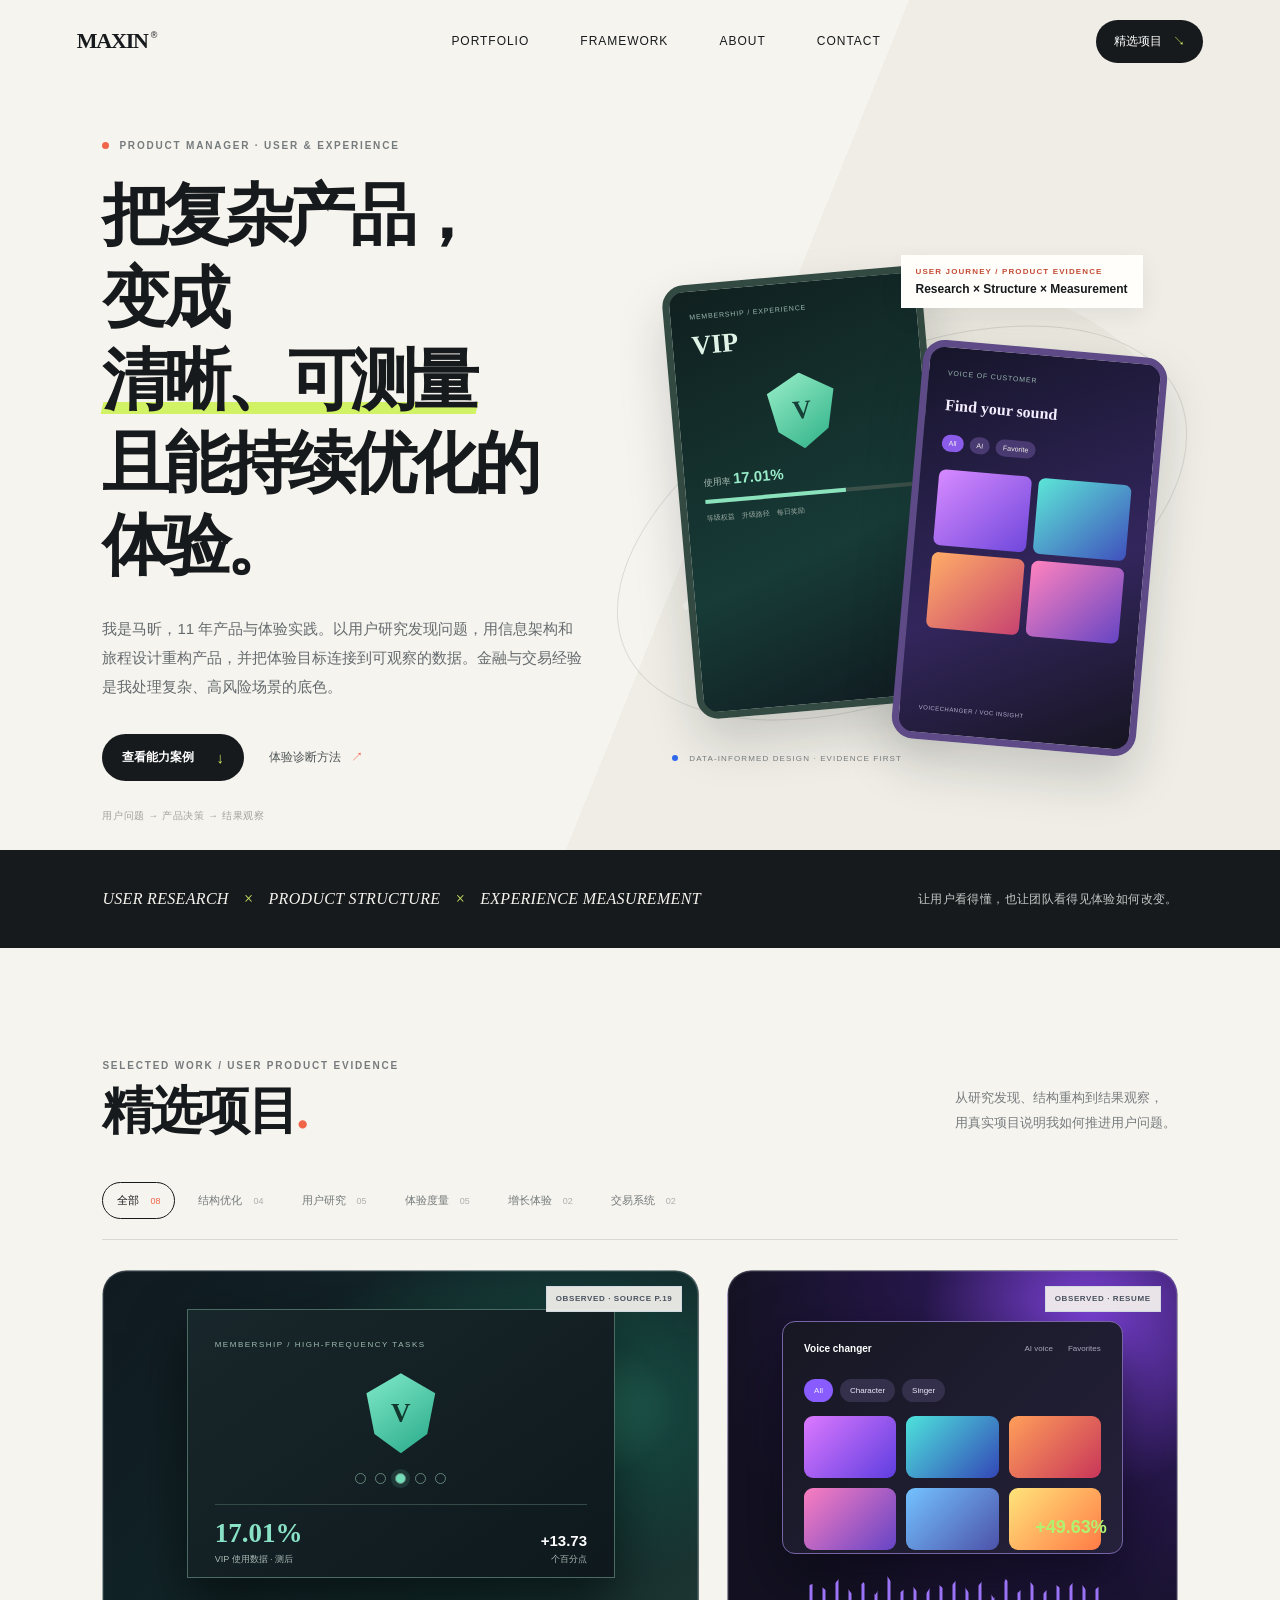
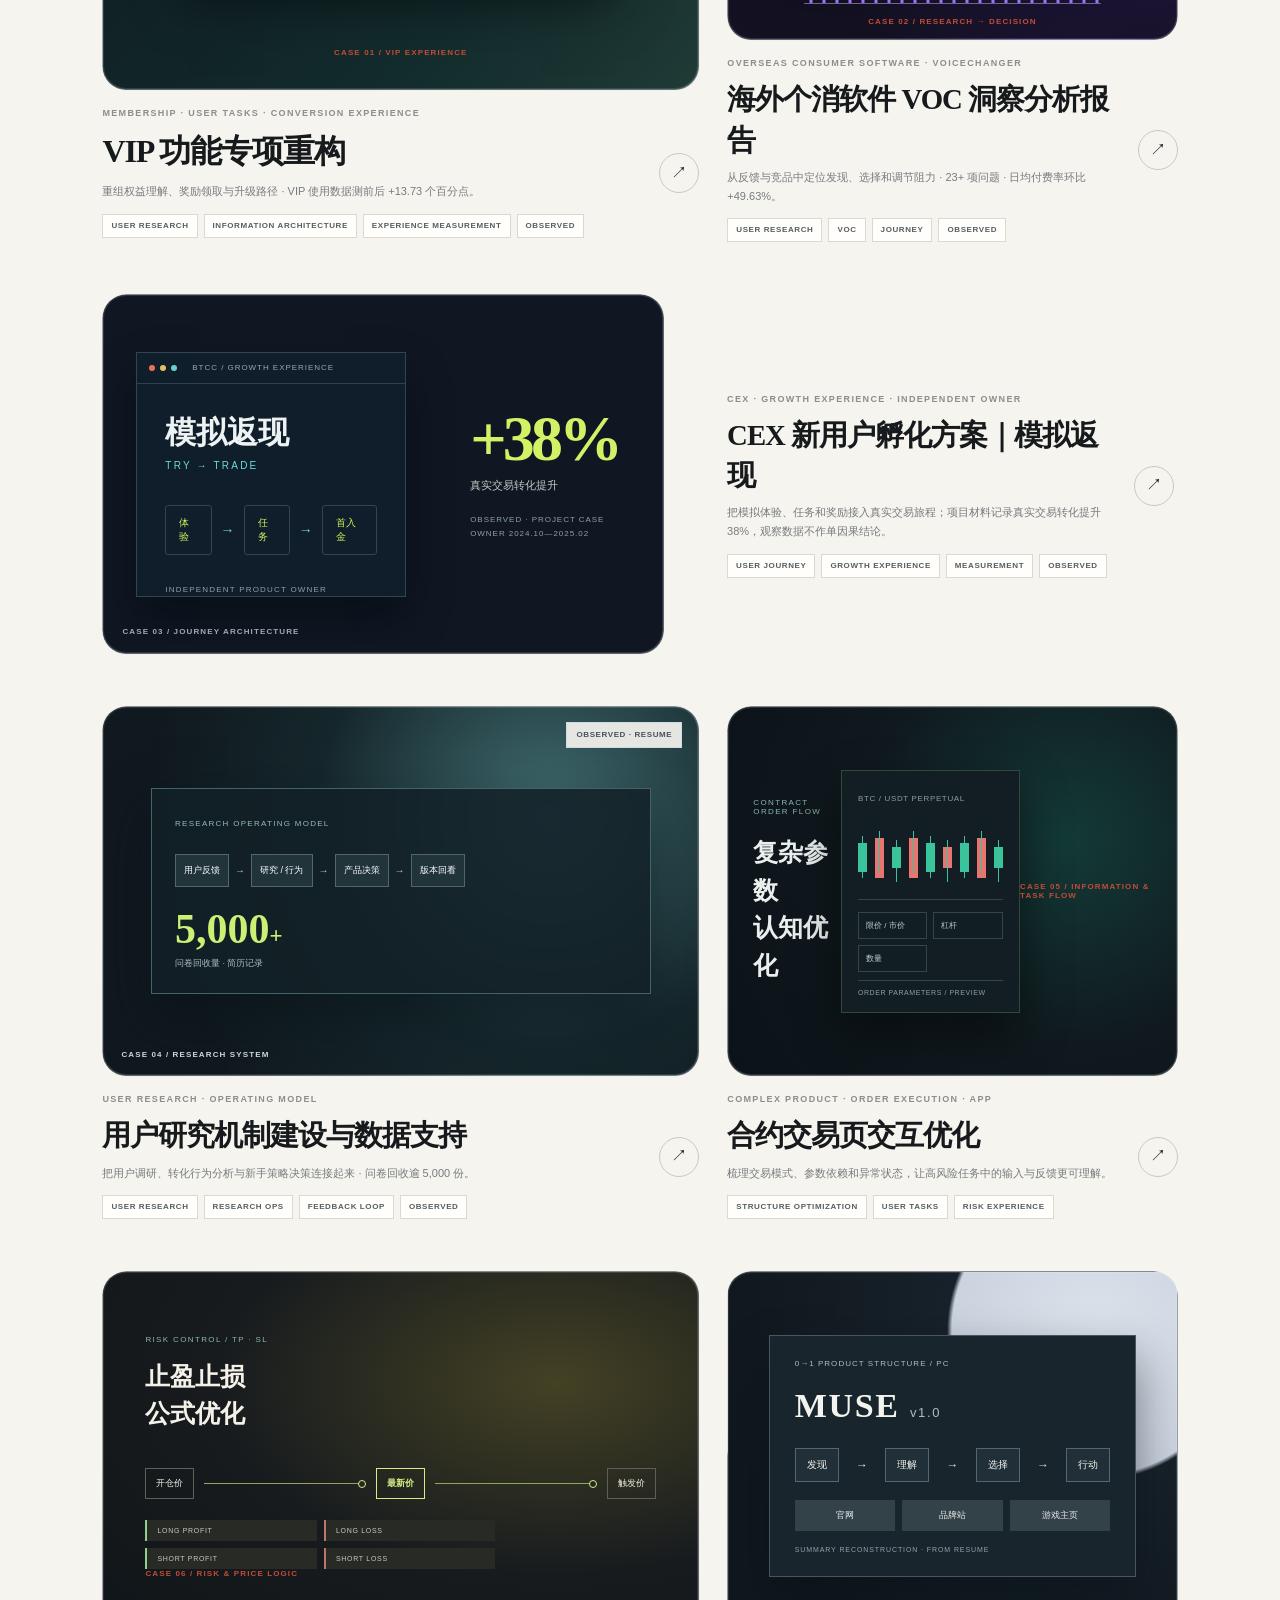
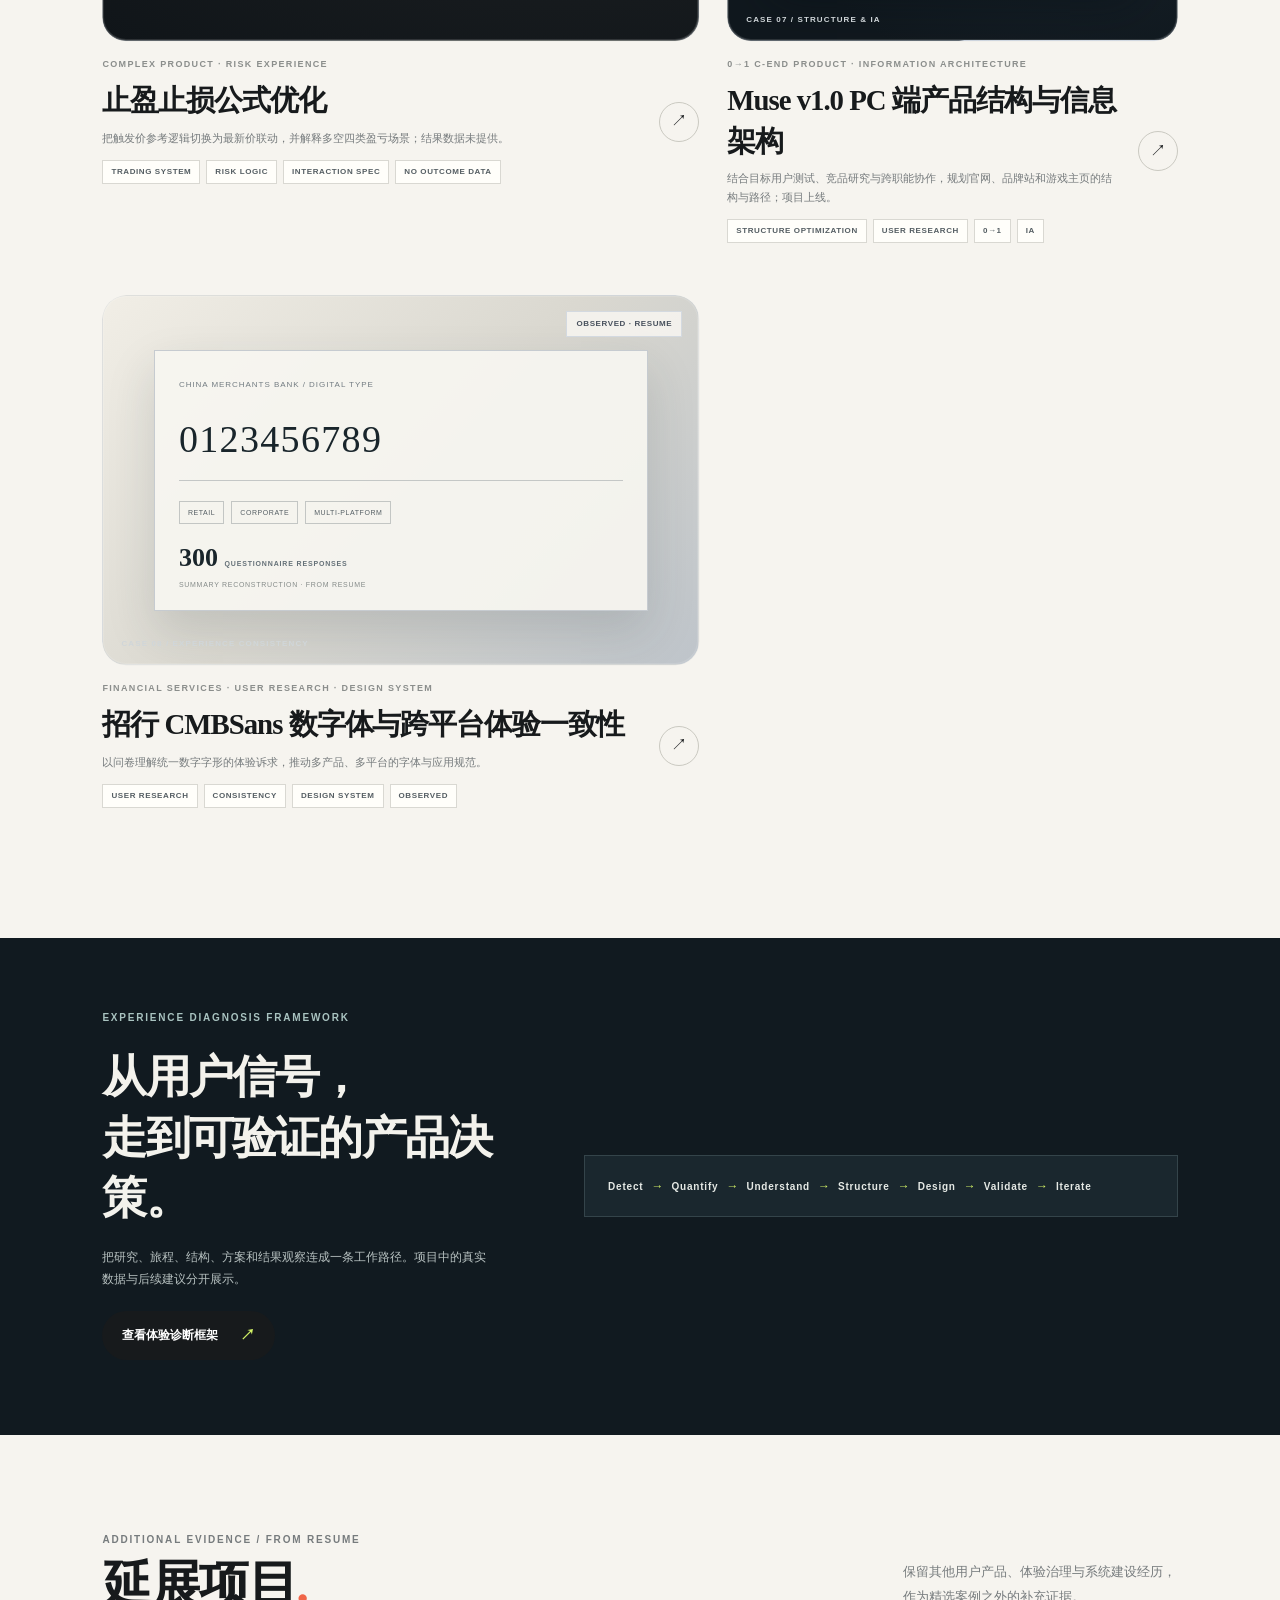
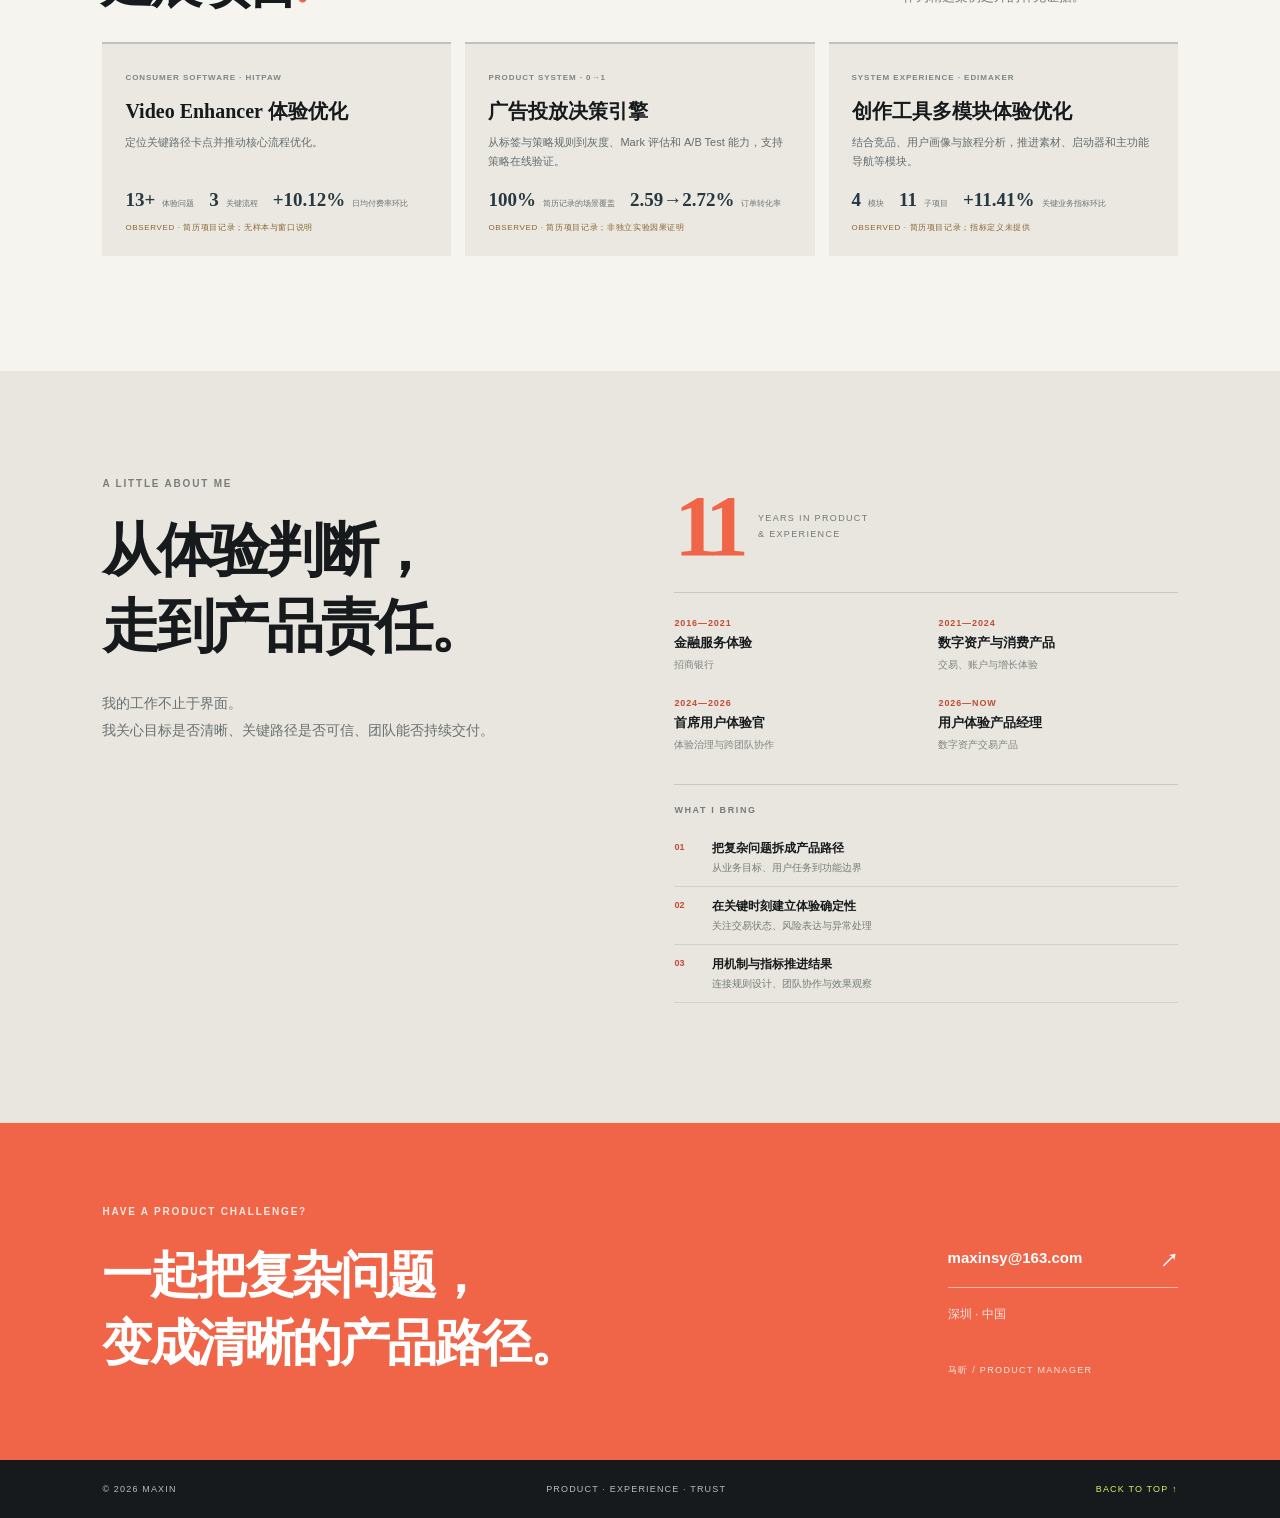
==== commit ea0c8e9c: "Reorder portfolio cases by recency" ====
--- a/index.html
+++ b/index.html
@@ -6,7 +6,7 @@
   <meta name="theme-color" content="#f6f4ef">
   <meta name="description" content="马昕的用户产品与体验作品集：用户研究、产品结构、体验度量与复杂业务产品设计。">
   <title>马昕 — Product & Experience</title>
-  <link rel="stylesheet" href="styles.css?v=20261001-2">
+  <link rel="stylesheet" href="styles.css?v=20261001-3">
 </head>
 <body>
   <header class="site-header">
@@ -56,44 +56,37 @@
       </div>
 
       <div class="project-grid">
-        <button class="project-card card-feature" data-case="muse" data-category="structure research">
-          <div class="project-visual visual-muse"><div class="muse-map"><span>0→1 PRODUCT STRUCTURE / PC</span><b>MUSE <small>v1.0</small></b><div class="muse-path"><i>发现</i><em>→</em><i>理解</i><em>→</em><i>选择</i><em>→</em><i>行动</i></div><div class="muse-surfaces"><span>官网</span><span>品牌站</span><span>游戏主页</span></div><small>SUMMARY RECONSTRUCTION · FROM RESUME</small></div><span class="visual-index">CASE 01 / STRUCTURE & IA</span></div>
-          <div class="project-info"><div><p class="project-type">0→1 C-END PRODUCT · INFORMATION ARCHITECTURE</p><h3>Muse v1.0 PC 端产品结构与信息架构</h3><p class="project-desc">结合目标用户测试、竞品研究与跨职能协作，规划官网、品牌站和游戏主页的结构与路径；项目上线。</p><div class="project-tags"><span>STRUCTURE OPTIMIZATION</span><span>USER RESEARCH</span><span>0→1</span><span>IA</span></div></div><span class="circle-arrow">↗</span></div>
+        <button class="project-card card-feature" data-case="vip" data-category="research measurement growth">
+          <div class="project-visual visual-vip"><div class="vip-mock"><span>MEMBERSHIP / HIGH-FREQUENCY TASKS</span><div class="vip-gem">V</div><div class="vip-levels"><i></i><i></i><i></i><i></i><i></i></div><div class="vip-metrics"><b>17.01%<small>VIP 使用数据 · 测后</small></b><strong>+13.73<small>个百分点</small></strong></div></div><span class="evidence-stamp">OBSERVED · SOURCE P.19</span><span class="visual-index">CASE 01 / VIP EXPERIENCE</span></div>
+          <div class="project-info"><div><p class="project-type">MEMBERSHIP · USER TASKS · CONVERSION EXPERIENCE</p><h3>VIP 功能专项重构</h3><p class="project-desc">重组权益理解、奖励领取与升级路径 · VIP 使用数据测前后 +13.73 个百分点。</p><div class="project-tags"><span>USER RESEARCH</span><span>INFORMATION ARCHITECTURE</span><span>EXPERIENCE MEASUREMENT</span><span>OBSERVED</span></div></div><span class="circle-arrow">↗</span></div>
         </button>
-
         <button class="project-card" data-case="voc" data-category="structure research measurement">
           <div class="project-visual visual-voc"><div class="voc-interface"><div class="voc-nav"><b>Voice changer</b><span>AI voice</span><span>Favorites</span></div><div class="voc-tile-row"><i>All</i><i>Character</i><i>Singer</i></div><div class="voc-tiles"><i></i><i></i><i></i><i></i><i></i><i></i></div><div class="voc-wave"></div><span class="voc-lift">+49.63%</span></div><span class="evidence-stamp">OBSERVED · RESUME</span><span class="visual-index">CASE 02 / RESEARCH → DECISION</span></div>
           <div class="project-info"><div><p class="project-type">OVERSEAS CONSUMER SOFTWARE · VOICECHANGER</p><h3>海外个消软件 VOC 洞察分析报告</h3><p class="project-desc">从反馈与竞品中定位发现、选择和调节阻力 · 23+ 项问题 · 日均付费率环比 +49.63%。</p><div class="project-tags"><span>USER RESEARCH</span><span>VOC</span><span>JOURNEY</span><span>OBSERVED</span></div></div><span class="circle-arrow">↗</span></div>
         </button>
-
         <button class="project-card card-wide card-cashback" data-case="cashback" data-category="structure growth measurement">
           <div class="project-visual visual-cashback"><div class="mini-window"><div class="window-top"><i></i><i></i><i></i><span>BTCC / GROWTH EXPERIENCE</span></div><div class="window-content"><b>模拟返现</b><span>TRY → TRADE</span><div class="window-path"><i>体验</i><b>→</b><i>任务</i><b>→</b><i>首入金</i></div><small>INDEPENDENT PRODUCT OWNER</small></div></div><div class="cashback-side-stat"><b>+38%</b><span>真实交易转化提升</span><small>OBSERVED · PROJECT CASE<br>OWNER 2024.10—2025.02</small></div><span class="visual-index">CASE 03 / JOURNEY ARCHITECTURE</span></div>
           <div class="project-info"><div><p class="project-type">CEX · GROWTH EXPERIENCE · INDEPENDENT OWNER</p><h3>CEX 新用户孵化方案｜模拟返现</h3><p class="project-desc">把模拟体验、任务和奖励接入真实交易旅程；项目材料记录真实交易转化提升 38%，观察数据不作单因果结论。</p><div class="project-tags"><span>USER JOURNEY</span><span>GROWTH EXPERIENCE</span><span>MEASUREMENT</span><span>OBSERVED</span></div></div><span class="circle-arrow">↗</span></div>
         </button>
-
         <button class="project-card" data-case="research" data-category="research measurement">
           <div class="project-visual visual-research"><div class="research-loop"><span>RESEARCH OPERATING MODEL</span><div><i>用户反馈</i><b>→</b><i>研究 / 行为</i><b>→</b><i>产品决策</i><b>→</b><i>版本回看</i></div><strong>5,000<span>+</span></strong><small>问卷回收量 · 简历记录</small></div><span class="evidence-stamp">OBSERVED · RESUME</span><span class="visual-index">CASE 04 / RESEARCH SYSTEM</span></div>
           <div class="project-info"><div><p class="project-type">USER RESEARCH · OPERATING MODEL</p><h3>用户研究机制建设与数据支持</h3><p class="project-desc">把用户调研、转化行为分析与新手策略决策连接起来 · 问卷回收逾 5,000 份。</p><div class="project-tags"><span>USER RESEARCH</span><span>RESEARCH OPS</span><span>FEEDBACK LOOP</span><span>OBSERVED</span></div></div><span class="circle-arrow">↗</span></div>
         </button>
-
-        <button class="project-card" data-case="cmb" data-category="research measurement">
-          <div class="project-visual visual-cmb"><div class="cmb-specimen"><span>CHINA MERCHANTS BANK / DIGITAL TYPE</span><div class="cmb-numerals">0123456789</div><div class="cmb-rules"><i>RETAIL</i><i>CORPORATE</i><i>MULTI-PLATFORM</i></div><b>300 <small>QUESTIONNAIRE RESPONSES</small></b><small>SUMMARY RECONSTRUCTION · FROM RESUME</small></div><span class="evidence-stamp">OBSERVED · RESUME</span><span class="visual-index">CASE 05 / EXPERIENCE CONSISTENCY</span></div>
-          <div class="project-info"><div><p class="project-type">FINANCIAL SERVICES · USER RESEARCH · DESIGN SYSTEM</p><h3>招行 CMBSans 数字体与跨平台体验一致性</h3><p class="project-desc">以问卷理解统一数字字形的体验诉求，推动多产品、多平台的字体与应用规范。</p><div class="project-tags"><span>USER RESEARCH</span><span>CONSISTENCY</span><span>DESIGN SYSTEM</span><span>OBSERVED</span></div></div><span class="circle-arrow">↗</span></div>
-        </button>
-
-        <button class="project-card card-feature" data-case="vip" data-category="research measurement growth">
-          <div class="project-visual visual-vip"><div class="vip-mock"><span>MEMBERSHIP / HIGH-FREQUENCY TASKS</span><div class="vip-gem">V</div><div class="vip-levels"><i></i><i></i><i></i><i></i><i></i></div><div class="vip-metrics"><b>17.01%<small>VIP 使用数据 · 测后</small></b><strong>+13.73<small>个百分点</small></strong></div></div><span class="evidence-stamp">OBSERVED · SOURCE P.19</span><span class="visual-index">CASE 06 / VIP EXPERIENCE</span></div>
-          <div class="project-info"><div><p class="project-type">MEMBERSHIP · USER TASKS · CONVERSION EXPERIENCE</p><h3>VIP 功能专项重构</h3><p class="project-desc">重组权益理解、奖励领取与升级路径 · VIP 使用数据测前后 +13.73 个百分点。</p><div class="project-tags"><span>USER RESEARCH</span><span>INFORMATION ARCHITECTURE</span><span>EXPERIENCE MEASUREMENT</span><span>OBSERVED</span></div></div><span class="circle-arrow">↗</span></div>
-        </button>
-
         <button class="project-card" data-case="contract" data-category="structure trading">
-          <div class="project-visual visual-contract"><div class="contract-title"><span>CONTRACT ORDER FLOW</span><b>复杂参数<br>认知优化</b></div><div class="contract-panel"><small>BTC / USDT PERPETUAL</small><div class="candle-bars"><i></i><i></i><i></i><i></i><i></i><i></i><i></i><i></i><i></i></div><div class="contract-fields"><span>限价 / 市价</span><span>杠杆</span><span>数量</span></div><div class="contract-preview-label">ORDER PARAMETERS / PREVIEW</div></div><span class="visual-index">CASE 07 / INFORMATION & TASK FLOW</span></div>
+          <div class="project-visual visual-contract"><div class="contract-title"><span>CONTRACT ORDER FLOW</span><b>复杂参数<br>认知优化</b></div><div class="contract-panel"><small>BTC / USDT PERPETUAL</small><div class="candle-bars"><i></i><i></i><i></i><i></i><i></i><i></i><i></i><i></i><i></i></div><div class="contract-fields"><span>限价 / 市价</span><span>杠杆</span><span>数量</span></div><div class="contract-preview-label">ORDER PARAMETERS / PREVIEW</div></div><span class="visual-index">CASE 05 / INFORMATION & TASK FLOW</span></div>
           <div class="project-info"><div><p class="project-type">COMPLEX PRODUCT · ORDER EXECUTION · APP</p><h3>合约交易页交互优化</h3><p class="project-desc">梳理交易模式、参数依赖和异常状态，让高风险任务中的输入与反馈更可理解。</p><div class="project-tags"><span>STRUCTURE OPTIMIZATION</span><span>USER TASKS</span><span>RISK EXPERIENCE</span></div></div><span class="circle-arrow">↗</span></div>
         </button>
-
         <button class="project-card" data-case="risk" data-category="trading">
-          <div class="project-visual visual-risk"><div class="risk-heading"><span>RISK CONTROL / TP · SL</span><b>止盈止损<br>公式优化</b></div><div class="risk-track"><span>开仓价</span><i></i><b>最新价</b><i></i><span>触发价</span></div><div class="risk-scenarios"><span>LONG PROFIT</span><span>LONG LOSS</span><span>SHORT PROFIT</span><span>SHORT LOSS</span></div><span class="visual-index">CASE 08 / RISK & PRICE LOGIC</span></div>
+          <div class="project-visual visual-risk"><div class="risk-heading"><span>RISK CONTROL / TP · SL</span><b>止盈止损<br>公式优化</b></div><div class="risk-track"><span>开仓价</span><i></i><b>最新价</b><i></i><span>触发价</span></div><div class="risk-scenarios"><span>LONG PROFIT</span><span>LONG LOSS</span><span>SHORT PROFIT</span><span>SHORT LOSS</span></div><span class="visual-index">CASE 06 / RISK & PRICE LOGIC</span></div>
           <div class="project-info"><div><p class="project-type">COMPLEX PRODUCT · RISK EXPERIENCE</p><h3>止盈止损公式优化</h3><p class="project-desc">把触发价参考逻辑切换为最新价联动，并解释多空四类盈亏场景；结果数据未提供。</p><div class="project-tags"><span>TRADING SYSTEM</span><span>RISK LOGIC</span><span>INTERACTION SPEC</span><span>NO OUTCOME DATA</span></div></div><span class="circle-arrow">↗</span></div>
+        </button>
+        <button class="project-card" data-case="muse" data-category="structure research">
+          <div class="project-visual visual-muse"><div class="muse-map"><span>0→1 PRODUCT STRUCTURE / PC</span><b>MUSE <small>v1.0</small></b><div class="muse-path"><i>发现</i><em>→</em><i>理解</i><em>→</em><i>选择</i><em>→</em><i>行动</i></div><div class="muse-surfaces"><span>官网</span><span>品牌站</span><span>游戏主页</span></div><small>SUMMARY RECONSTRUCTION · FROM RESUME</small></div><span class="visual-index">CASE 07 / STRUCTURE & IA</span></div>
+          <div class="project-info"><div><p class="project-type">0→1 C-END PRODUCT · INFORMATION ARCHITECTURE</p><h3>Muse v1.0 PC 端产品结构与信息架构</h3><p class="project-desc">结合目标用户测试、竞品研究与跨职能协作，规划官网、品牌站和游戏主页的结构与路径；项目上线。</p><div class="project-tags"><span>STRUCTURE OPTIMIZATION</span><span>USER RESEARCH</span><span>0→1</span><span>IA</span></div></div><span class="circle-arrow">↗</span></div>
+        </button>
+        <button class="project-card" data-case="cmb" data-category="research measurement">
+          <div class="project-visual visual-cmb"><div class="cmb-specimen"><span>CHINA MERCHANTS BANK / DIGITAL TYPE</span><div class="cmb-numerals">0123456789</div><div class="cmb-rules"><i>RETAIL</i><i>CORPORATE</i><i>MULTI-PLATFORM</i></div><b>300 <small>QUESTIONNAIRE RESPONSES</small></b><small>SUMMARY RECONSTRUCTION · FROM RESUME</small></div><span class="evidence-stamp">OBSERVED · RESUME</span><span class="visual-index">CASE 08 / EXPERIENCE CONSISTENCY</span></div>
+          <div class="project-info"><div><p class="project-type">FINANCIAL SERVICES · USER RESEARCH · DESIGN SYSTEM</p><h3>招行 CMBSans 数字体与跨平台体验一致性</h3><p class="project-desc">以问卷理解统一数字字形的体验诉求，推动多产品、多平台的字体与应用规范。</p><div class="project-tags"><span>USER RESEARCH</span><span>CONSISTENCY</span><span>DESIGN SYSTEM</span><span>OBSERVED</span></div></div><span class="circle-arrow">↗</span></div>
         </button>
       </div>
     </section>
@@ -126,7 +119,7 @@
     <article id="caseContent" class="case-content"></article>
   </dialog>
   <dialog class="lightbox" id="lightbox" aria-label="界面截图放大"><button class="lightbox-close" aria-label="关闭图片">×</button><img id="lightboxImage" alt="放大的产品界面截图"><p>点击图片外侧或按 Esc 关闭</p></dialog>
-  <script src="app.js?v=20261001-2"></script>
+  <script src="app.js?v=20261001-3"></script>
 </body>
 </html>
 
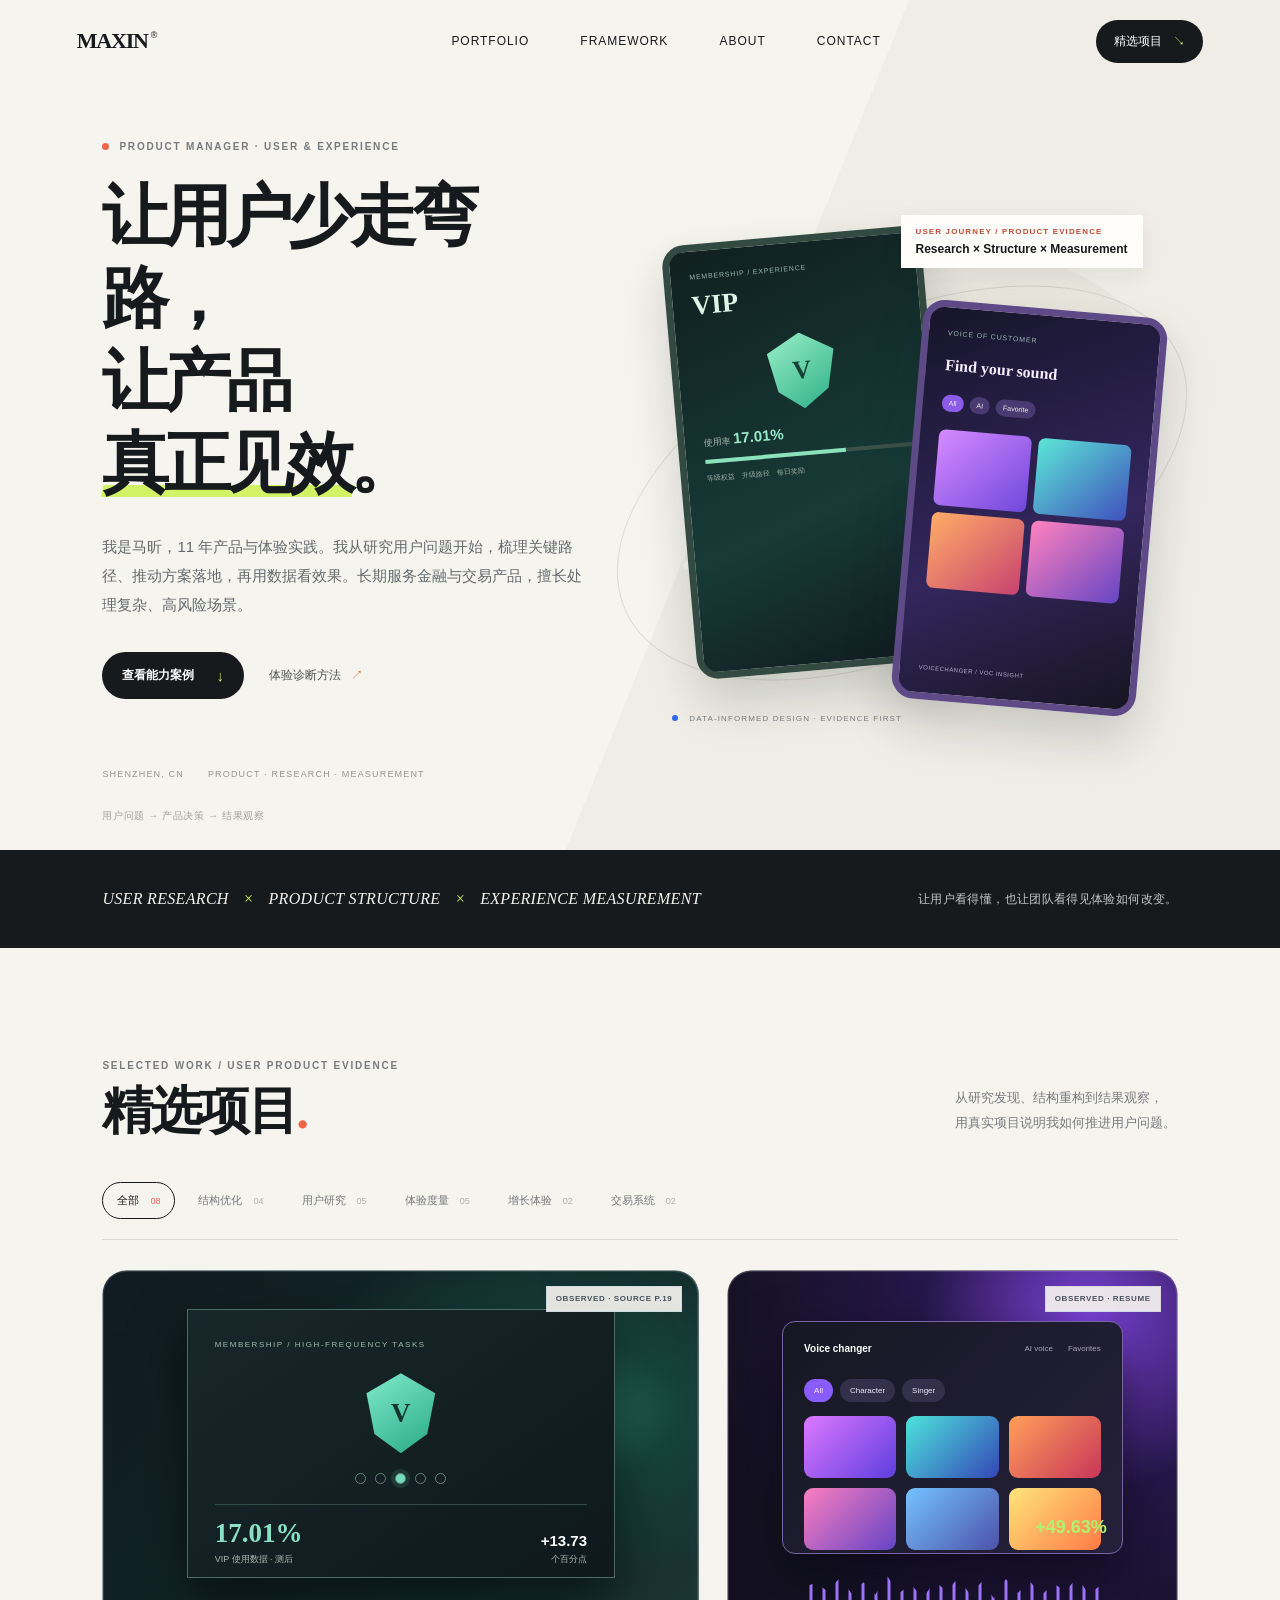
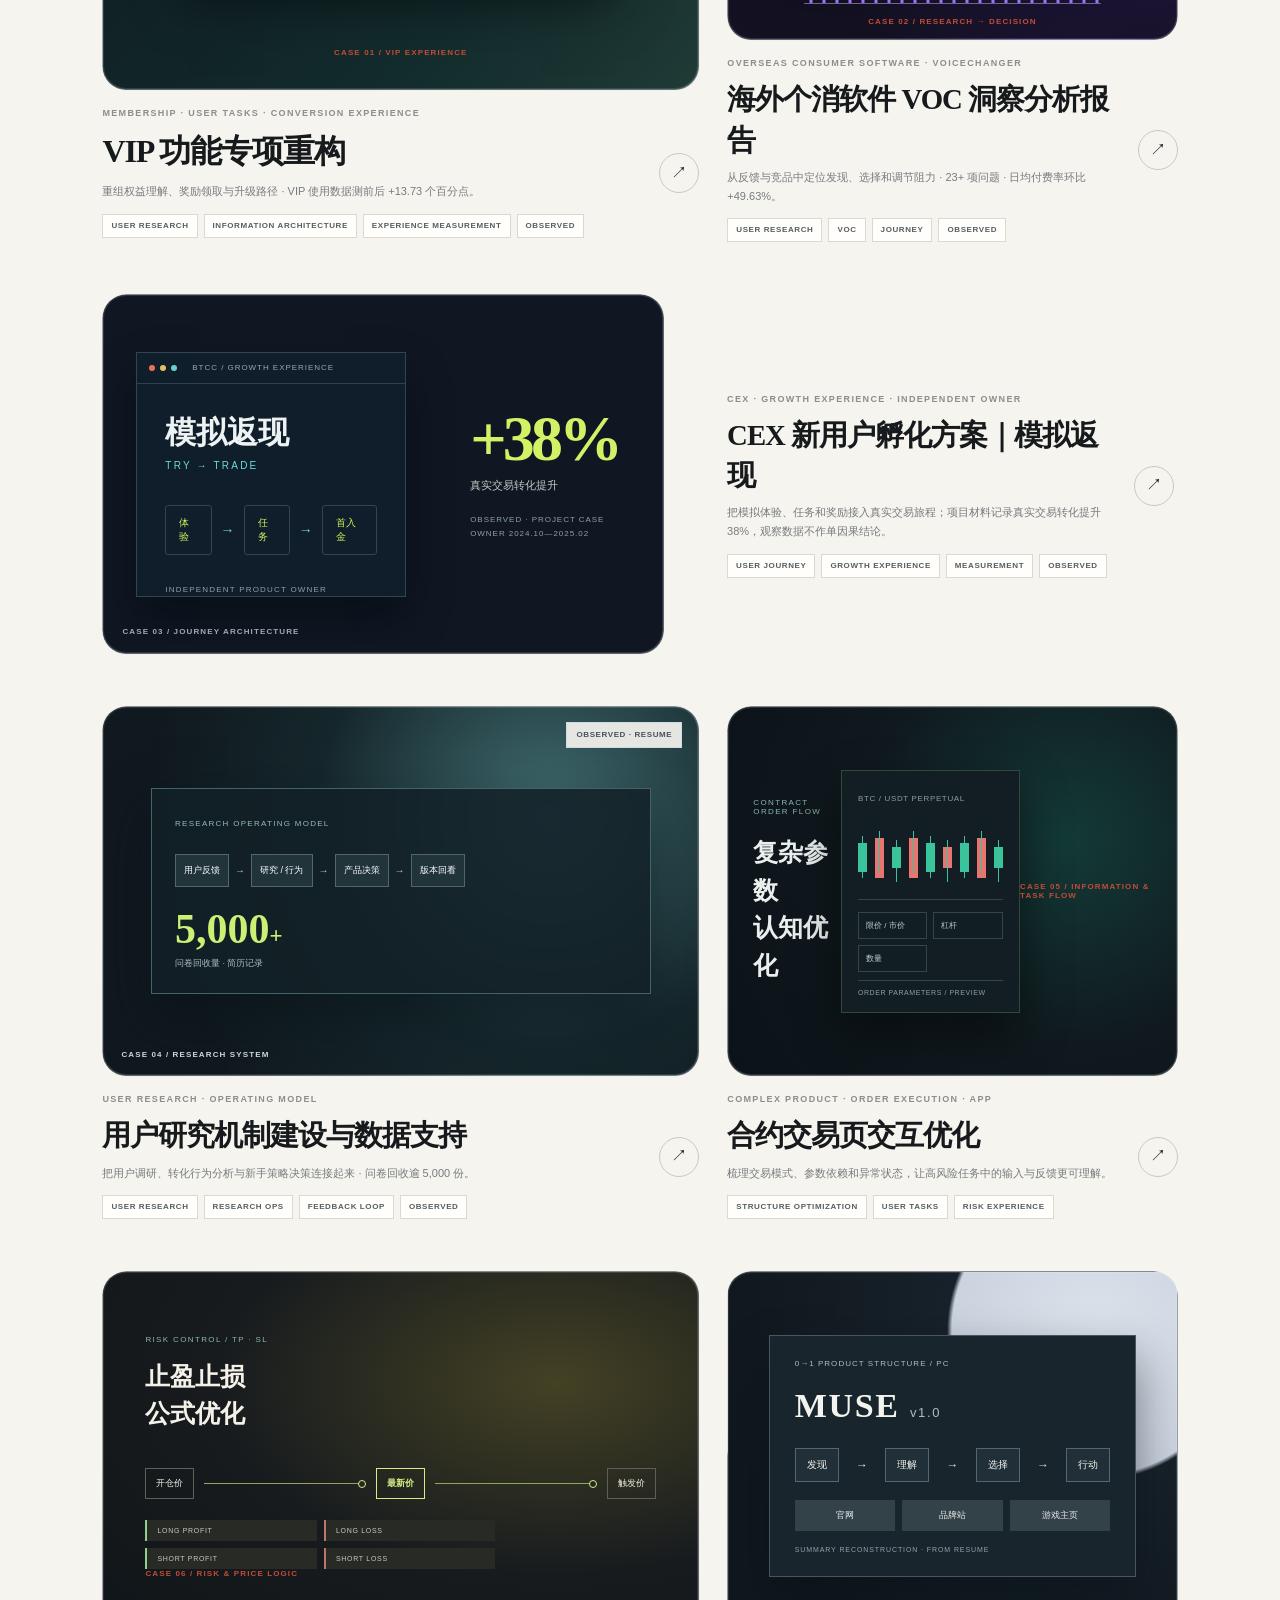
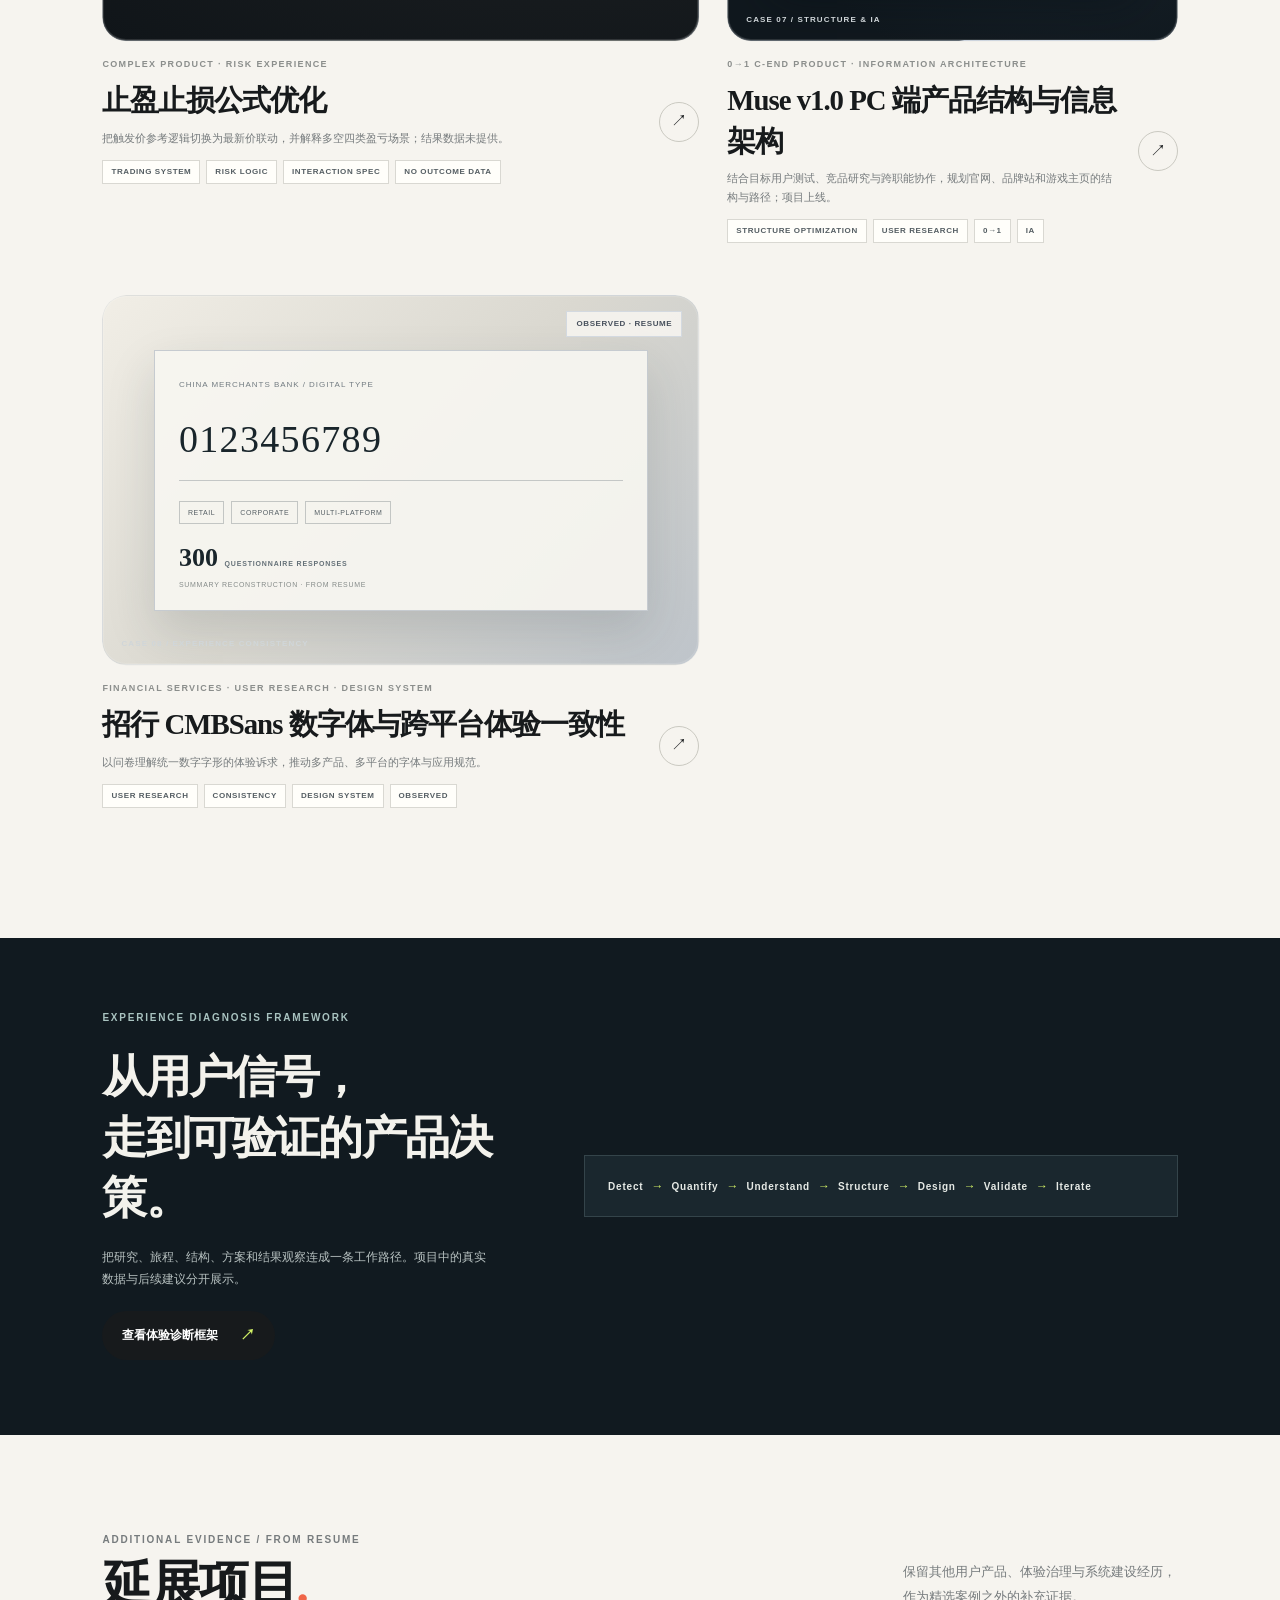
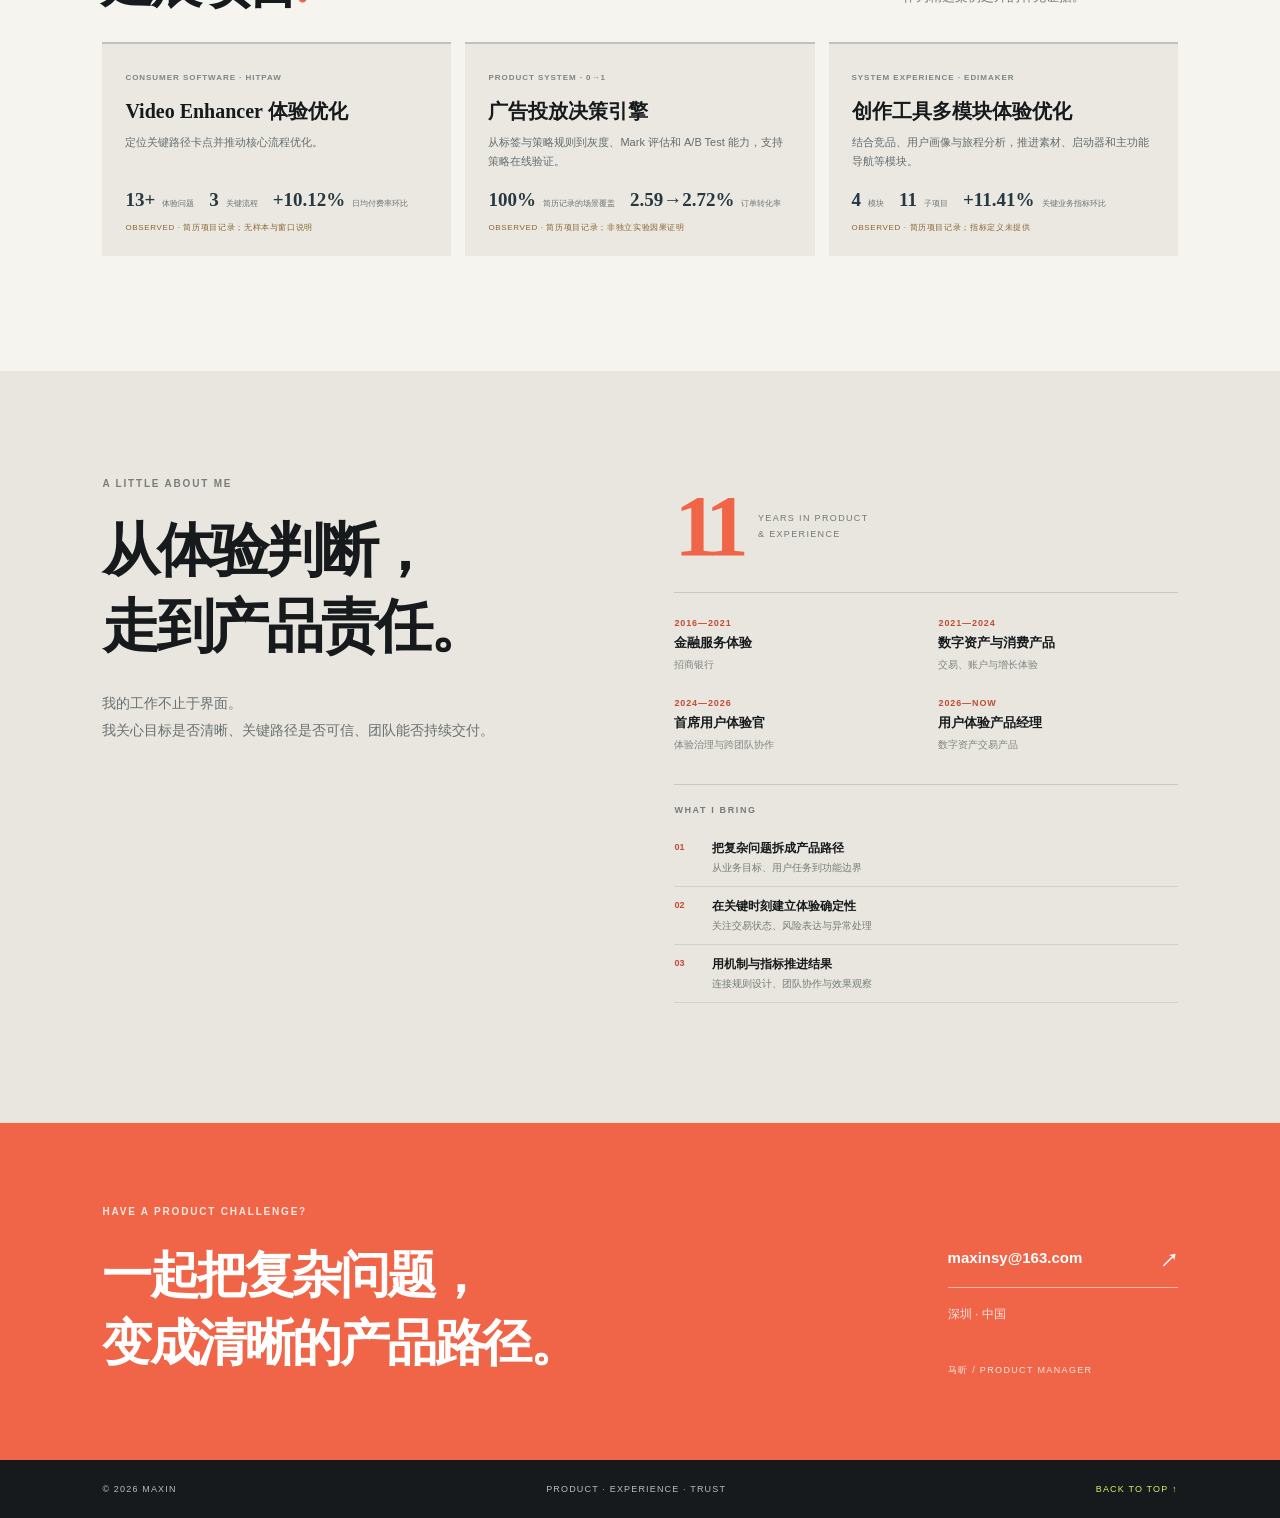
==== commit e4ee313f: "Clarify homepage portfolio value statement" ====
--- a/index.html
+++ b/index.html
@@ -21,8 +21,8 @@
     <section class="hero" id="home">
       <div class="hero-copy">
         <p class="eyebrow"><i></i> PRODUCT MANAGER · USER & EXPERIENCE</p>
-        <h1>把复杂产品，<br>变成<span>清晰、可测量</span><br>且能持续优化的体验。</h1>
-        <p class="hero-summary">我是马昕，11 年产品与体验实践。以用户研究发现问题，用信息架构和旅程设计重构产品，并把体验目标连接到可观察的数据。金融与交易经验是我处理复杂、高风险场景的底色。</p>
+        <h1>让用户少走弯路，<br>让产品<span>真正见效</span>。</h1>
+        <p class="hero-summary">我是马昕，11 年产品与体验实践。我从研究用户问题开始，梳理关键路径、推动方案落地，再用数据看效果。长期服务金融与交易产品，擅长处理复杂、高风险场景。</p>
         <div class="hero-actions"><a class="button button-dark" href="#work">查看能力案例 <b>↓</b></a><a class="text-link" href="framework.html">体验诊断方法 <span>↗</span></a></div>
         <div class="hero-meta"><span>SHENZHEN, CN</span><span>PRODUCT · RESEARCH · MEASUREMENT</span></div>
       </div>
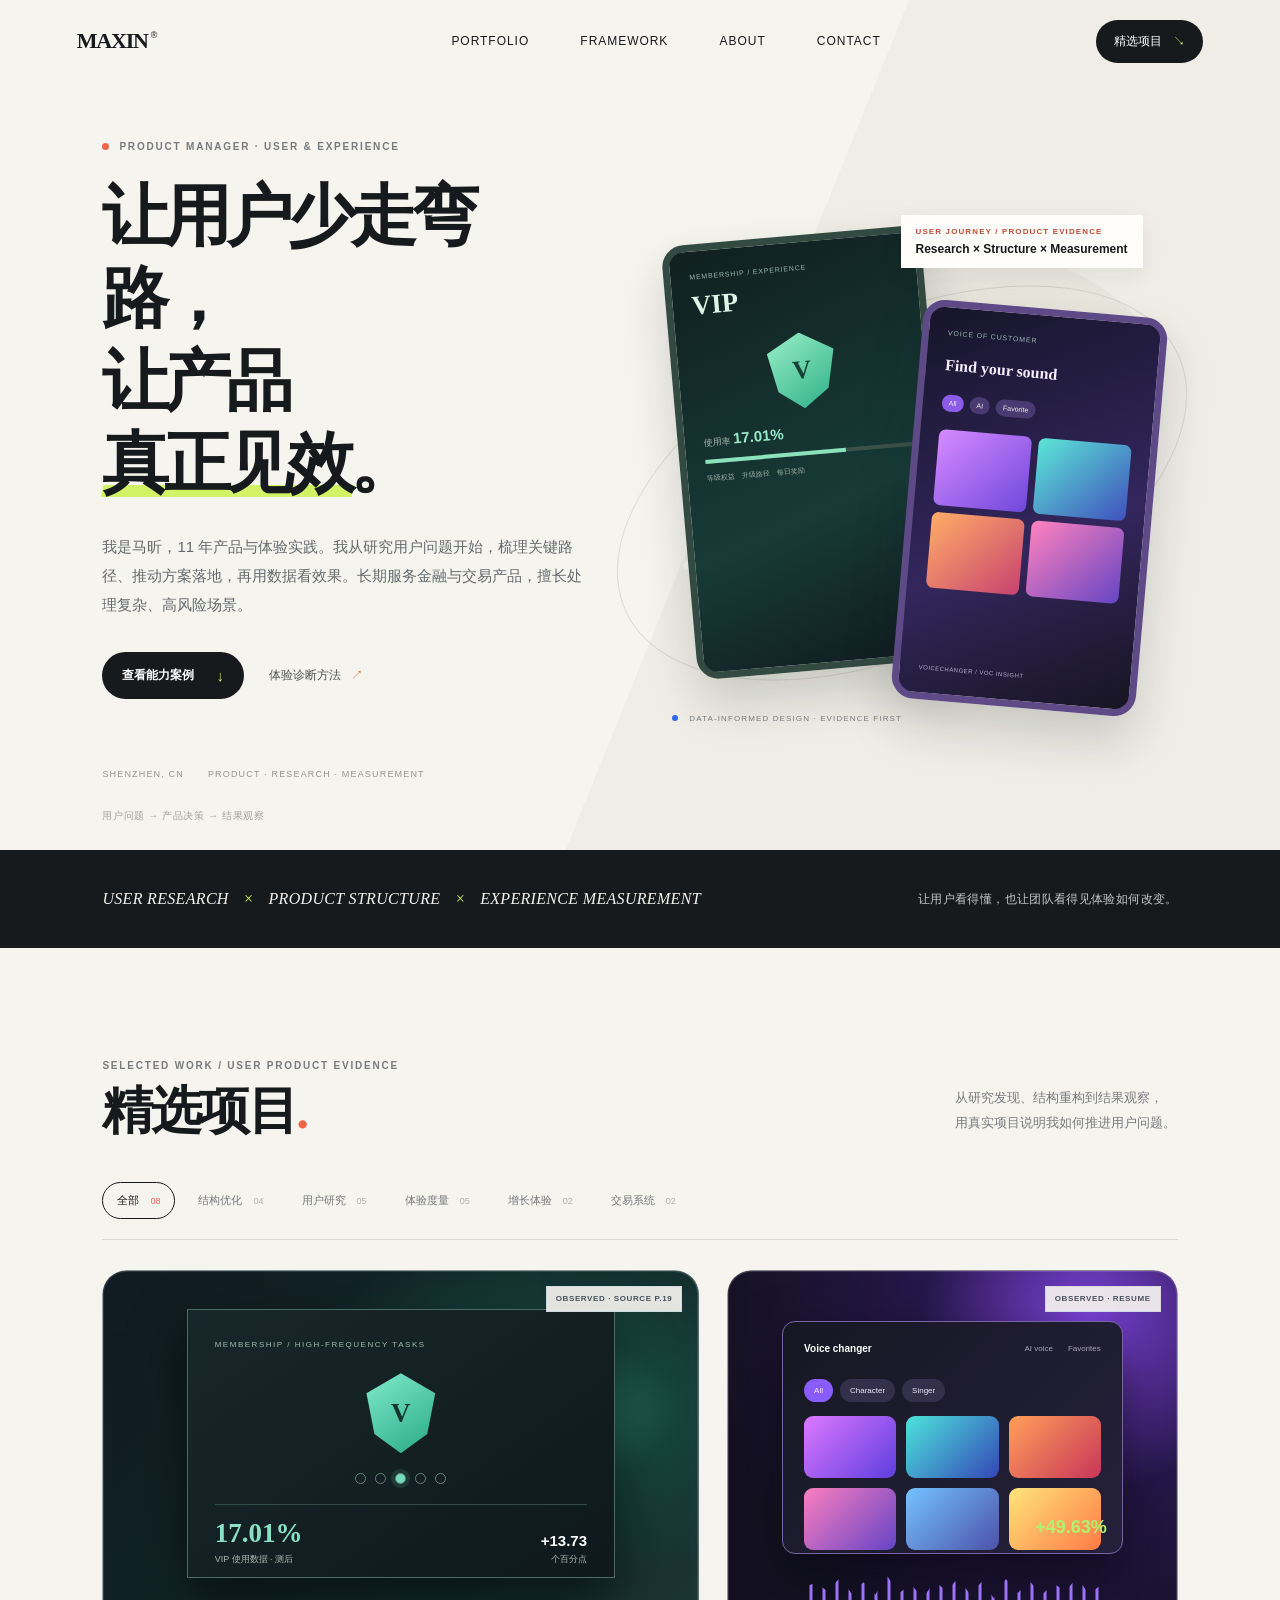
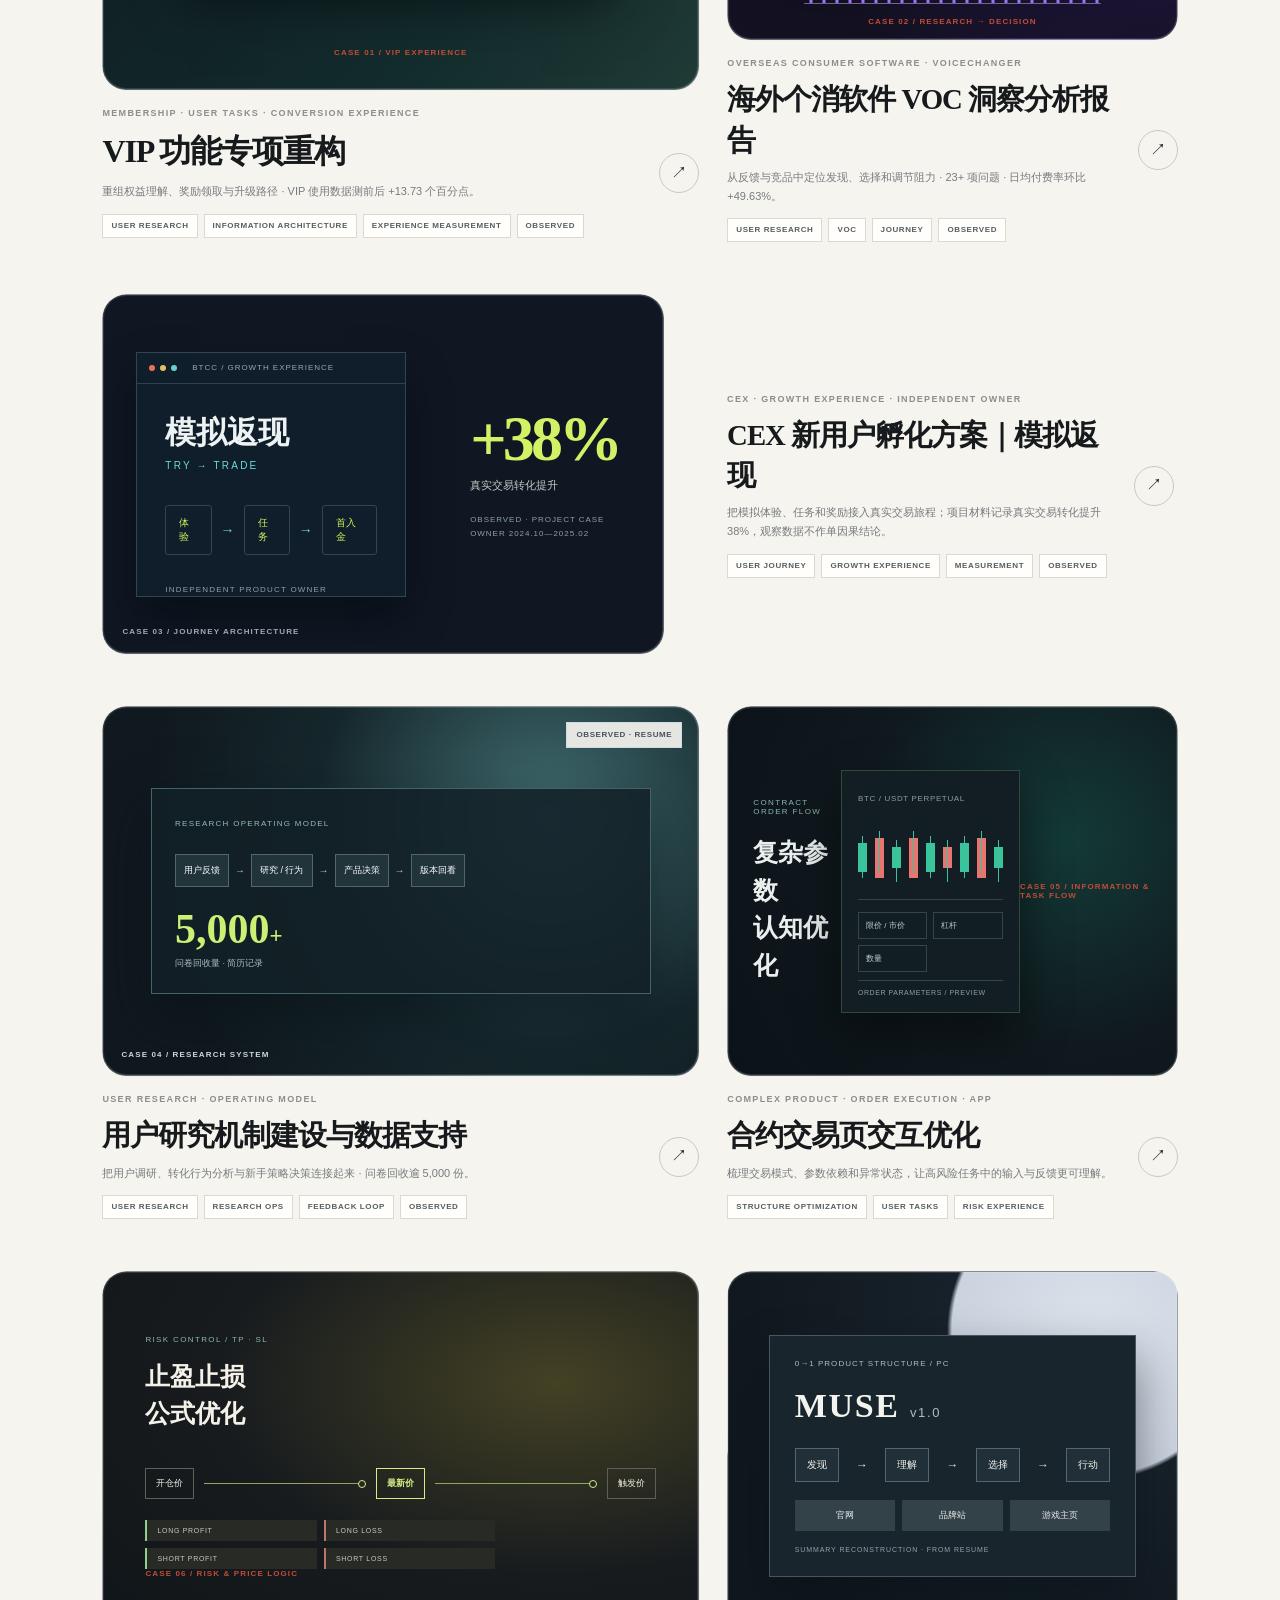
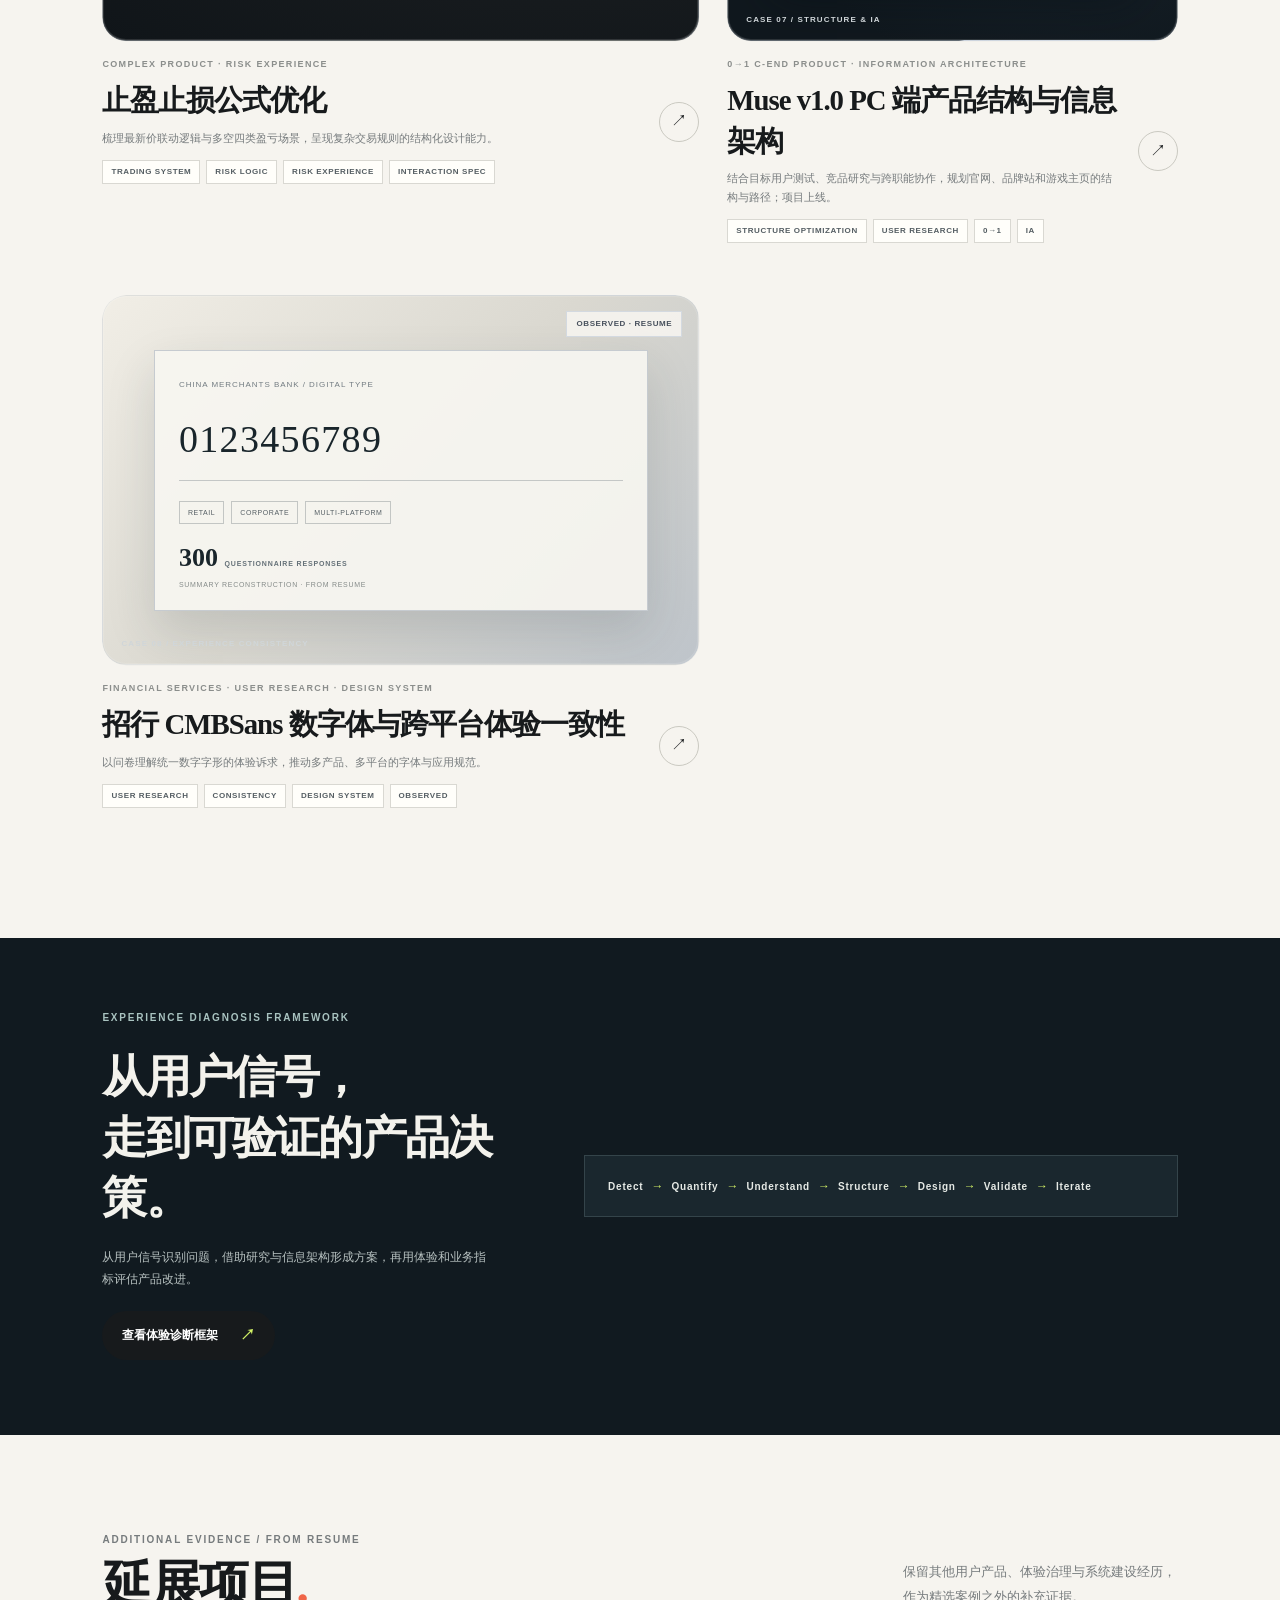
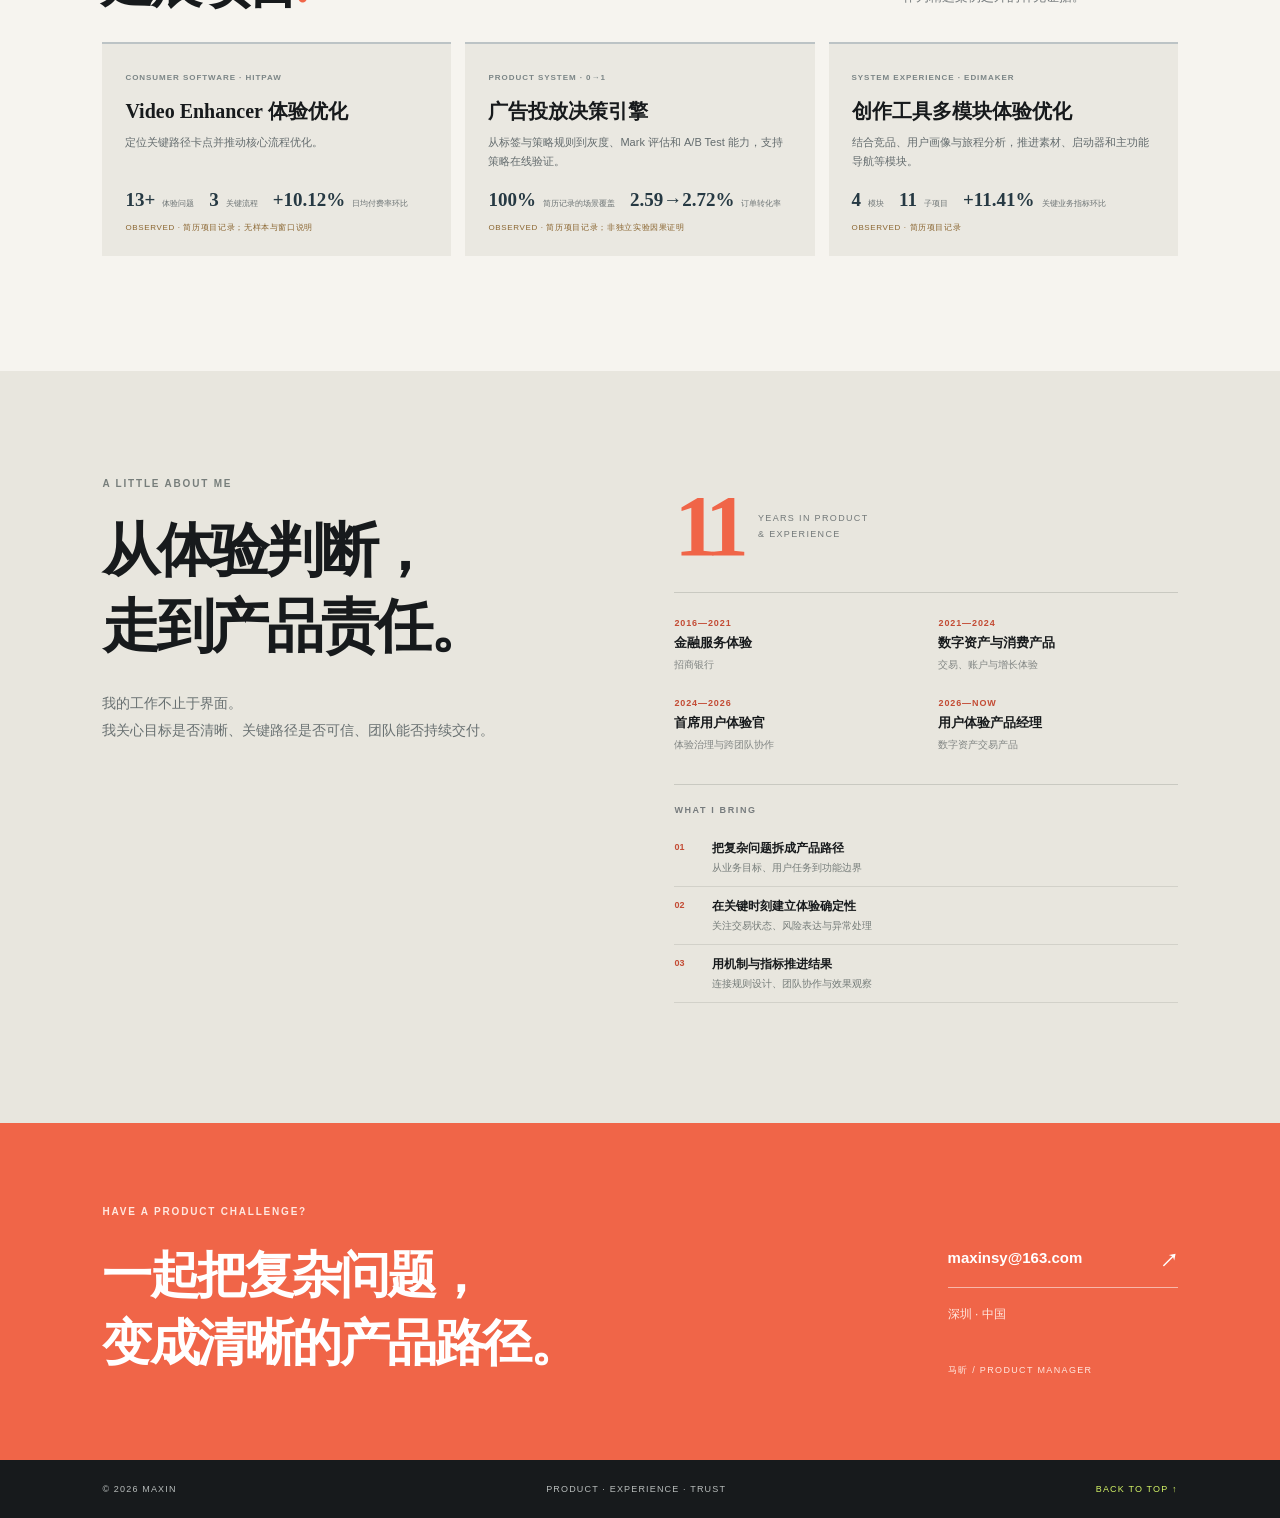
==== commit 84ca0094: "Polish portfolio framework and case evidence" ====
--- a/index.html
+++ b/index.html
@@ -78,7 +78,7 @@
         </button>
         <button class="project-card" data-case="risk" data-category="trading">
           <div class="project-visual visual-risk"><div class="risk-heading"><span>RISK CONTROL / TP · SL</span><b>止盈止损<br>公式优化</b></div><div class="risk-track"><span>开仓价</span><i></i><b>最新价</b><i></i><span>触发价</span></div><div class="risk-scenarios"><span>LONG PROFIT</span><span>LONG LOSS</span><span>SHORT PROFIT</span><span>SHORT LOSS</span></div><span class="visual-index">CASE 06 / RISK & PRICE LOGIC</span></div>
-          <div class="project-info"><div><p class="project-type">COMPLEX PRODUCT · RISK EXPERIENCE</p><h3>止盈止损公式优化</h3><p class="project-desc">把触发价参考逻辑切换为最新价联动，并解释多空四类盈亏场景；结果数据未提供。</p><div class="project-tags"><span>TRADING SYSTEM</span><span>RISK LOGIC</span><span>INTERACTION SPEC</span><span>NO OUTCOME DATA</span></div></div><span class="circle-arrow">↗</span></div>
+          <div class="project-info"><div><p class="project-type">COMPLEX PRODUCT · RISK EXPERIENCE</p><h3>止盈止损公式优化</h3><p class="project-desc">梳理最新价联动逻辑与多空四类盈亏场景，呈现复杂交易规则的结构化设计能力。</p><div class="project-tags"><span>TRADING SYSTEM</span><span>RISK LOGIC</span><span>RISK EXPERIENCE</span><span>INTERACTION SPEC</span></div></div><span class="circle-arrow">↗</span></div>
         </button>
         <button class="project-card" data-case="muse" data-category="structure research">
           <div class="project-visual visual-muse"><div class="muse-map"><span>0→1 PRODUCT STRUCTURE / PC</span><b>MUSE <small>v1.0</small></b><div class="muse-path"><i>发现</i><em>→</em><i>理解</i><em>→</em><i>选择</i><em>→</em><i>行动</i></div><div class="muse-surfaces"><span>官网</span><span>品牌站</span><span>游戏主页</span></div><small>SUMMARY RECONSTRUCTION · FROM RESUME</small></div><span class="visual-index">CASE 07 / STRUCTURE & IA</span></div>
@@ -92,7 +92,7 @@
     </section>
 
     <section class="framework-preview section-wrap" aria-labelledby="framework-preview-title">
-      <div class="framework-preview-copy"><p class="eyebrow">EXPERIENCE DIAGNOSIS FRAMEWORK</p><h2 id="framework-preview-title">从用户信号，<br>走到可验证的产品决策。</h2><p>把研究、旅程、结构、方案和结果观察连成一条工作路径。项目中的真实数据与后续建议分开展示。</p><a class="button button-dark" href="framework.html">查看体验诊断框架 <b>↗</b></a></div>
+      <div class="framework-preview-copy"><p class="eyebrow">EXPERIENCE DIAGNOSIS FRAMEWORK</p><h2 id="framework-preview-title">从用户信号，<br>走到可验证的产品决策。</h2><p>从用户信号识别问题，借助研究与信息架构形成方案，再用体验和业务指标评估产品改进。</p><a class="button button-dark" href="framework.html">查看体验诊断框架 <b>↗</b></a></div>
       <div class="diagnosis-rail" aria-label="体验诊断七步"><span>Detect</span><i>→</i><span>Quantify</span><i>→</i><span>Understand</span><i>→</i><span>Structure</span><i>→</i><span>Design</span><i>→</i><span>Validate</span><i>→</i><span>Iterate</span></div>
     </section>
 
@@ -101,7 +101,7 @@
       <div class="other-work-grid">
         <article><span class="other-kicker">CONSUMER SOFTWARE · HITPAW</span><h3>Video Enhancer 体验优化</h3><p>定位关键路径卡点并推动核心流程优化。</p><div class="other-metric"><b>13+</b><span>体验问题</span><b>3</b><span>关键流程</span><b>+10.12%</b><span>日均付费率环比</span></div><small class="evidence-inline">OBSERVED · 简历项目记录；无样本与窗口说明</small></article>
         <article><span class="other-kicker">PRODUCT SYSTEM · 0→1</span><h3>广告投放决策引擎</h3><p>从标签与策略规则到灰度、Mark 评估和 A/B Test 能力，支持策略在线验证。</p><div class="other-metric"><b>100%</b><span>简历记录的场景覆盖</span><b>2.59→2.72%</b><span>订单转化率</span></div><small class="evidence-inline">OBSERVED · 简历项目记录；非独立实验因果证明</small></article>
-        <article><span class="other-kicker">SYSTEM EXPERIENCE · EDIMAKER</span><h3>创作工具多模块体验优化</h3><p>结合竞品、用户画像与旅程分析，推进素材、启动器和主功能导航等模块。</p><div class="other-metric"><b>4</b><span>模块</span><b>11</b><span>子项目</span><b>+11.41%</b><span>关键业务指标环比</span></div><small class="evidence-inline">OBSERVED · 简历项目记录；指标定义未提供</small></article>
+        <article><span class="other-kicker">SYSTEM EXPERIENCE · EDIMAKER</span><h3>创作工具多模块体验优化</h3><p>结合竞品、用户画像与旅程分析，推进素材、启动器和主功能导航等模块。</p><div class="other-metric"><b>4</b><span>模块</span><b>11</b><span>子项目</span><b>+11.41%</b><span>关键业务指标环比</span></div><small class="evidence-inline">OBSERVED · 简历项目记录</small></article>
       </div>
     </section>
 
@@ -119,7 +119,7 @@
     <article id="caseContent" class="case-content"></article>
   </dialog>
   <dialog class="lightbox" id="lightbox" aria-label="界面截图放大"><button class="lightbox-close" aria-label="关闭图片">×</button><img id="lightboxImage" alt="放大的产品界面截图"><p>点击图片外侧或按 Esc 关闭</p></dialog>
-  <script src="app.js?v=20261001-3"></script>
+  <script src="app.js?v=20261013-1"></script>
 </body>
 </html>
 
